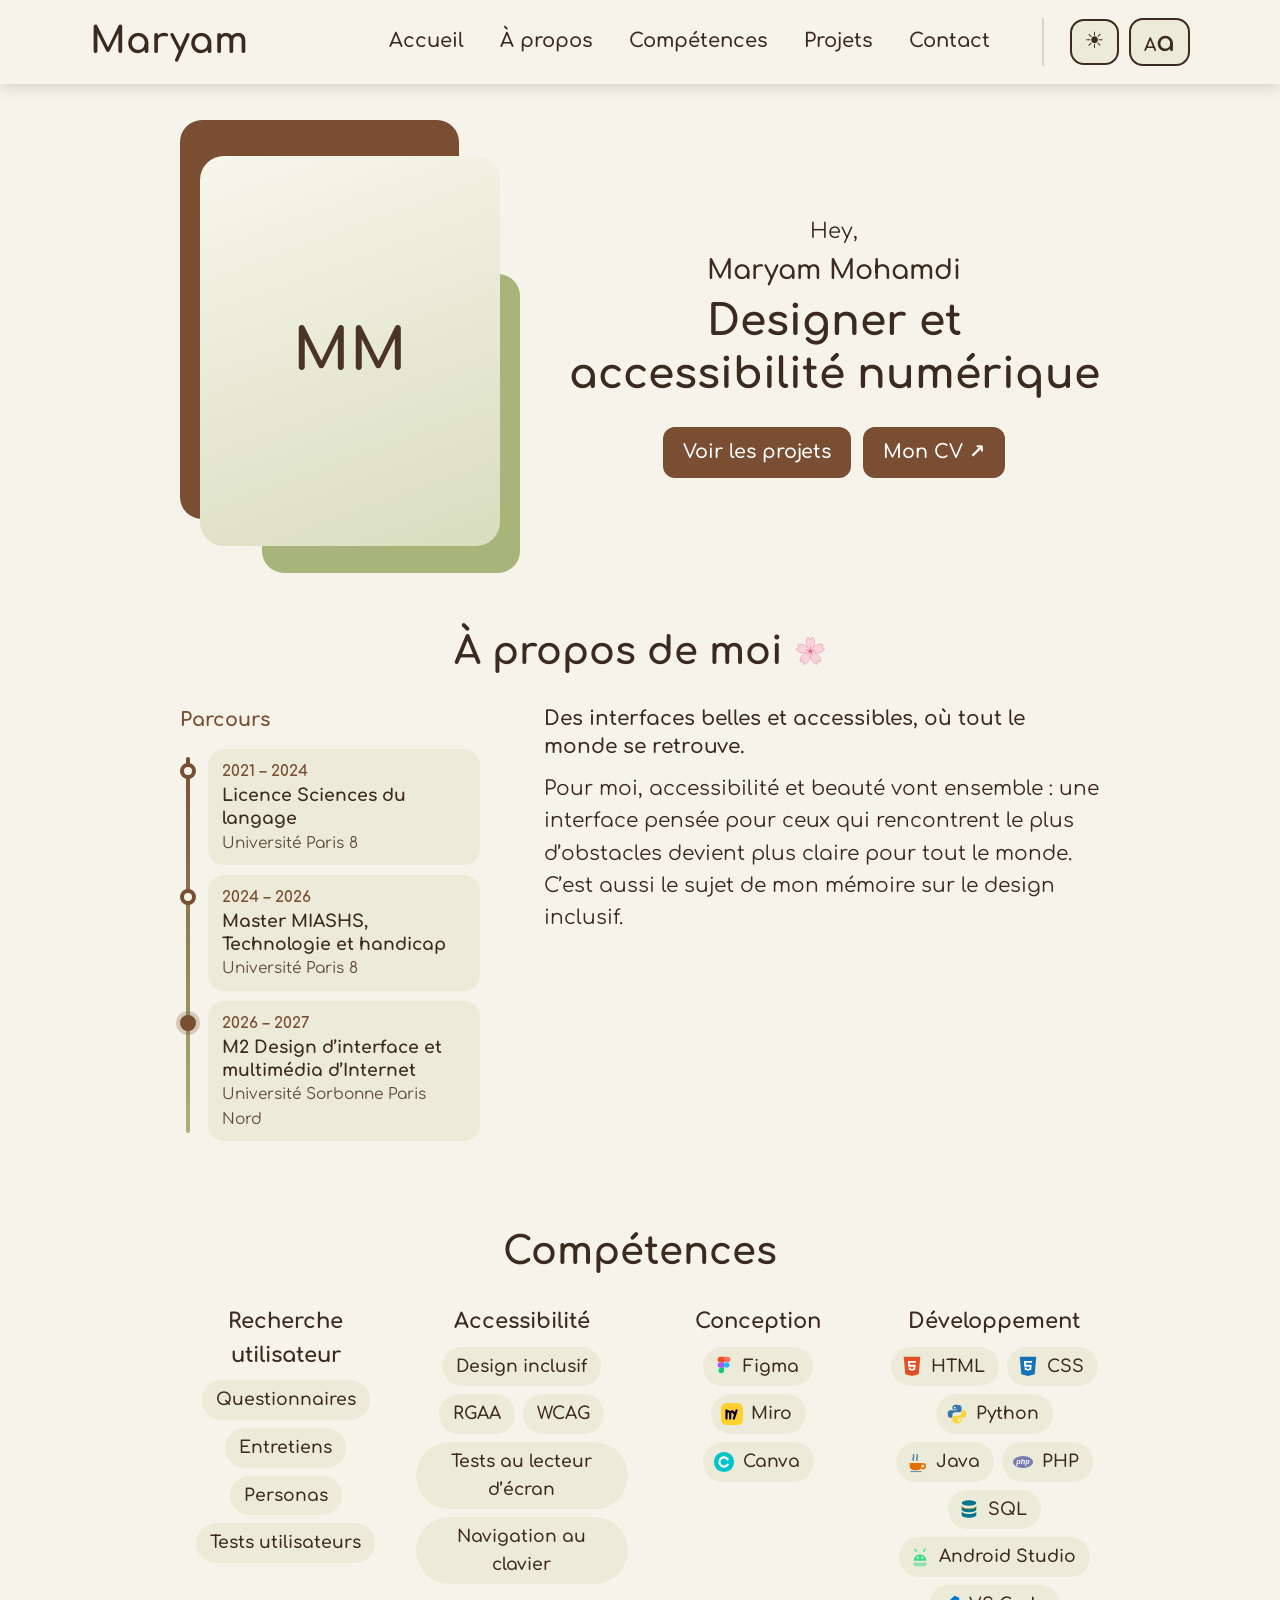
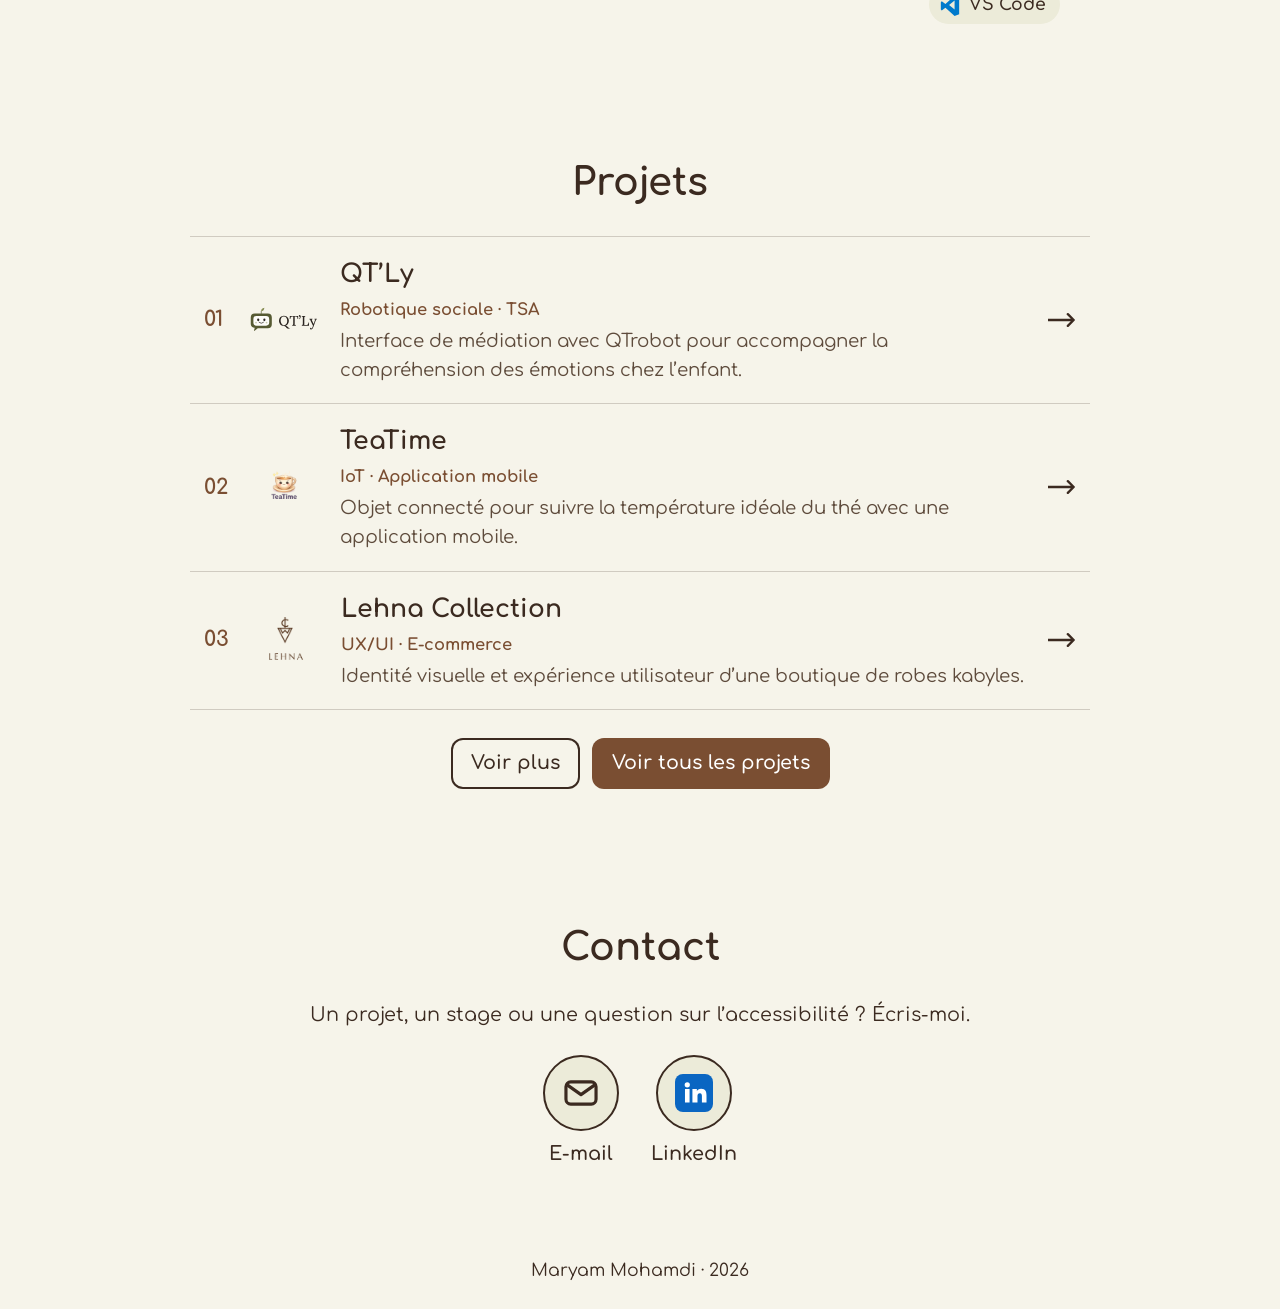
==== index.html @ c4455d64 "Add files via upload" ====
<!DOCTYPE html>
<html lang="fr">
<head>
<meta charset="utf-8">
<meta name="viewport" content="width=device-width, initial-scale=1, viewport-fit=cover">
<title>Maryam Mohamdi – Designer d'interface</title>
<meta name="description" content="Portfolio de Maryam Mohamdi : design d'interface, recherche utilisateur et accessibilité numérique.">
<link rel="preconnect" href="https://fonts.googleapis.com">
<link rel="preconnect" href="https://fonts.gstatic.com" crossorigin>
<link href="https://fonts.googleapis.com/css2?family=Comfortaa:wght@400;600;700&display=swap" rel="stylesheet">
<link rel="stylesheet" href="css/styles.css">
<script>
(function(){var r=document.documentElement;try{var t=localStorage.getItem('theme');if(t==='light'||t==='dark')r.setAttribute('data-theme',t);var z=parseInt(localStorage.getItem('textSize'),10);if(z>=80&&z<=200)r.style.fontSize=(z*1.2)+'%'}catch(e){}if(window.matchMedia&&!matchMedia('(prefers-reduced-motion: reduce)').matches&&'IntersectionObserver' in window)r.classList.add('anim');})();
</script>
<script src="autres/script.js" defer></script>
</head>
<body>
<a class="skip" href="#contenu">Aller au contenu</a>

<svg width="0" height="0" style="position:absolute" aria-hidden="true" focusable="false">
<symbol id="sak" viewBox="-30 -30 60 60"><g fill="#fbd3dc" stroke="#e48fa4" stroke-width="1" stroke-linejoin="round"><path id="pt" d="M0 0C-10-8-10-24-4-28L0-23L4-28C10-24 10-8 0 0z"/><use href="#pt" transform="rotate(72)"/><use href="#pt" transform="rotate(144)"/><use href="#pt" transform="rotate(216)"/><use href="#pt" transform="rotate(288)"/></g><g stroke="#c4607a" stroke-width="1" stroke-linecap="round"><path d="M0 0L0-9M0 0L8.500-2.800M0 0L5.300 7.300M0 0L-5.300 7.300M0 0L-8.500-2.800"/></g><circle r="3" fill="#d9627f"/></symbol>
<symbol id="i-figma" viewBox="0 0 24 24"><path fill="#F24E1E" d="M8 2h4v6H8a3 3 0 010-6z"/><path fill="#FF7262" d="M12 2h4a3 3 0 010 6h-4z"/><path fill="#A259FF" d="M8 8h4v6H8a3 3 0 010-6z"/><circle fill="#1ABCFE" cx="15" cy="11" r="3"/><path fill="#0ACF83" d="M8 14h4v3a3 3 0 11-3-3z"/></symbol>
<symbol id="i-miro" viewBox="0 0 24 24"><rect width="24" height="24" rx="6" fill="#FFD02F"/><path fill="none" stroke="#050038" stroke-width="2.4" stroke-linecap="round" d="M6 17V8m0 4c0-3 3-4 4-1m0 6v-6m0 1c0-3 3-4 4-1m0 6l3-9"/></symbol>
<symbol id="i-canva" viewBox="0 0 24 24"><circle cx="12" cy="12" r="11" fill="#00C4CC"/><path fill="none" stroke="#fff" stroke-width="2.4" stroke-linecap="round" d="M16 9a5 5 0 100 6"/></symbol>
<symbol id="i-html" viewBox="0 0 24 24"><path fill="#E34F26" d="M3 2l1.7 19L12 23l7.3-2L21 2z"/><path fill="#fff" d="M7.6 6.5h8.9l-.2 2H9.7l.2 2h6.1l-.5 5.600-3.500 1-3.500-1-.2-2.600h2l.1 1.300 1.600.4 1.600-.4.2-2H7.900z"/></symbol>
<symbol id="i-css" viewBox="0 0 24 24"><path fill="#1572B6" d="M3 2l1.7 19L12 23l7.3-2L21 2z"/><path fill="#fff" d="M7.600 6.500h8.900l-.2 2H9.700l.2 2h6.100l-.5 5.600-3.500 1-3.500-1-.2-2.600h2l.1 1.300 1.600.4 1.600-.4.2-2H7.900z"/></symbol>
<symbol id="i-python" viewBox="0 0 24 24"><path fill="#3776AB" d="M12 2C7 2 7 4 7 5v2h5v1H5a3 3 0 00-3 3v2c0 2 1 3 3 3h2v-3a3 3 0 013-3h5a2 2 0 002-2V5c0-2-2-3-5-3z"/><path fill="#FFD43B" d="M12 22c5 0 5-2 5-3v-2h-5v-1h7a3 3 0 003-3v-2c0-2-1-3-3-3h-2v3a3 3 0 01-3 3H9a2 2 0 00-2 2v3c0 2 2 3 5 3z"/><circle cx="9.500" cy="5" r="1" fill="#fff"/><circle cx="14.500" cy="19" r="1" fill="#fff"/></symbol>
<symbol id="i-java" viewBox="0 0 24 24"><path fill="#E76F00" d="M4 13h13v3a5 5 0 01-5 5H9a5 5 0 01-5-5z"/><path fill="none" stroke="#E76F00" stroke-width="1.800" d="M17 14h1.500a2.500 2.500 0 010 5H16"/><path fill="none" stroke="#5382A1" stroke-width="1.600" stroke-linecap="round" d="M8 10c-2-2 2-3 0-6m4 6c-2-2 2-3 0-6"/><path fill="#5382A1" d="M5 22h12v1H5z"/></symbol>
<symbol id="i-php" viewBox="0 0 24 24"><ellipse cx="12" cy="12" rx="11" ry="6.500" fill="#777BB4"/><text x="12" y="14.500" font-size="8" font-weight="700" font-style="italic" text-anchor="middle" fill="#fff" font-family="Arial,sans-serif">php</text></symbol>
<symbol id="i-sql" viewBox="0 0 24 24"><ellipse cx="12" cy="5.500" rx="8" ry="3" fill="#00758F"/><path fill="#00758F" d="M4 8.500c0 1.700 3.600 3 8 3s8-1.300 8-3v4c0 1.700-3.600 3-8 3s-8-1.300-8-3zM4 14.500c0 1.700 3.600 3 8 3s8-1.300 8-3v4c0 1.700-3.600 3-8 3s-8-1.300-8-3z"/><path fill="#F29111" d="M4 8.500c0 1.700 3.600 3 8 3s8-1.300 8-3v.800c0 1.700-3.600 3-8 3s-8-1.300-8-3z" opacity=".9"/></symbol>
<symbol id="i-android" viewBox="0 0 24 24"><path fill="#3DDC84" d="M5 16a7 7 0 0114 0z"/><path stroke="#3DDC84" stroke-width="1.500" stroke-linecap="round" d="M8 6L6.500 3.500M16 6l1.500-2.500"/><circle cx="9.500" cy="12.500" r="1" fill="#fff"/><circle cx="14.500" cy="12.500" r="1" fill="#fff"/><path fill="#3DDC84" d="M5 18h14v2a2 2 0 01-2 2H7a2 2 0 01-2-2z" opacity=".55"/></symbol>
<symbol id="i-mail" viewBox="0 0 24 24"><rect x="2.5" y="5" width="19" height="14" rx="3" fill="none" stroke="currentColor" stroke-width="2"/><path d="M3.500 7l8.500 6 8.500-6" fill="none" stroke="currentColor" stroke-width="2" stroke-linecap="round" stroke-linejoin="round"/></symbol>
<symbol id="i-linkedin" viewBox="0 0 24 24"><rect width="24" height="24" rx="5" fill="#0A66C2"/><path fill="#fff" d="M6.300 9.500h2.900V18H6.300zM7.750 5.200a1.650 1.650 0 110 3.300 1.650 1.650 0 010-3.300zM11 9.500h2.800v1.200c.4-.7 1.300-1.400 2.700-1.400 2.900 0 3.400 1.900 3.400 4.300V18H17v-3.800c0-.9 0-2.100-1.300-2.100s-1.500 1-1.500 2V18H11z"/></symbol>
<symbol id="i-vscode" viewBox="0 0 24 24"><path fill="#007ACC" fill-rule="evenodd" d="M22 4l-5-2-10 9-4-3-1 1v8l1 1 4-3 10 9 5-2zM17 7v10l-6-5z"/></symbol>
</svg>

<header>
  <a class="brand" href="#home">
    <span>Maryam</span><span class="sr-only"> Mohamdi, accueil</span>
  </a>

  <nav aria-label="Navigation principale">
    <button class="tool" id="burger" type="button" aria-label="Ouvrir le menu" aria-expanded="false" aria-controls="menu">
      <svg width="22" height="18" viewBox="0 0 22 18" aria-hidden="true" focusable="false"><path id="bpath" d="M2 3h18M2 9h18M2 15h18" fill="none" stroke="currentColor" stroke-width="2.4" stroke-linecap="round"/></svg>
    </button>
    <ul class="menu" id="menu" role="list">
      <li><a href="#home">Accueil</a></li>
      <li><a href="#approche">À propos</a></li>
      <li><a href="#competences">Compétences</a></li>
      <li><a href="#projets">Projets</a></li>
      <li><a href="#contact">Contact</a></li>
    </ul>
  </nav>

  <div class="tools">
    <button class="tool" id="theme" type="button" aria-label="Mode sombre" aria-pressed="false" title="Mode sombre"><span id="themeIcon" aria-hidden="true">☀</span></button>
    <div class="zoomwrap" id="zoomwrap">
      <button class="tool" id="zoom" type="button" aria-expanded="false" aria-controls="zpop" aria-label="Taille du texte" title="Taille du texte">
        <span aria-hidden="true"><span style="font-size:.8em">A</span><span style="font-size:1.25em">a</span></span>
      </button>
      <div class="pop" id="zpop" role="group" aria-labelledby="zpop-t" hidden>
        <p class="pop-t" id="zpop-t">Taille du texte</p>
        <output class="pop-v" id="zval">100 %</output>
        <div class="pop-row">
          <button type="button" id="zout">Réduire</button>
          <button type="button" id="zin">Agrandir</button>
        </div>
        <button type="button" class="reset" id="zreset">Réinitialiser</button>
      </div>
    </div>
  </div>
</header>

<main id="contenu">

<section id="home" class="hero" aria-labelledby="home-title">
  <div class="frame">
    <img class="photo" id="photo" src="images/photo-maryam.jpg" alt="Portrait de Maryam Mohamdi" width="600" height="800" decoding="async">
    <div class="photo" id="photoFallback" aria-hidden="true" hidden><div><b>MM</b></div></div>
  </div>
  <div class="hero-text">
    <p class="hello">Hey,</p>
    <h1 class="name" id="home-title">Maryam Mohamdi</h1>
    <p class="tagline">Designer et accessibilité numérique</p>
    <div class="cta">
      <a class="btn" href="#projets">Voir les projets</a>
      <a class="btn" href="autres/CV-mohamdi-maryam.pdf">Mon CV<span aria-hidden="true"> ↗</span></a>
    </div>
  </div>
</section>

<section id="approche" aria-labelledby="approche-title">
  <h2 id="approche-title">À propos de moi<svg class="sak-mini" viewBox="0 0 60 60" aria-hidden="true" focusable="false"><use href="#sak" width="60" height="60"/></svg></h2>
  <div class="about">
    <div class="txt">
      <p class="lead">Des interfaces belles et accessibles, où tout le monde se retrouve.</p>
      <p>Pour moi, accessibilité et beauté vont ensemble : une interface pensée pour ceux qui rencontrent le plus d’obstacles devient plus claire pour tout le monde. C’est aussi le sujet de mon mémoire sur le design inclusif.</p>
    </div>
    <div class="parcours">
      <h3 class="mini-title" id="parcours">Parcours</h3>
      <ol class="frise" role="list" aria-labelledby="parcours">
        <li><span class="dot" aria-hidden="true"></span><p class="date">2021 – 2024</p><p class="deg">Licence Sciences du langage</p><p class="school">Université Paris 8</p></li>
        <li><span class="dot" aria-hidden="true"></span><p class="date">2024 – 2026</p><p class="deg">Master MIASHS, Technologie et handicap</p><p class="school">Université Paris 8</p></li>
        <li aria-current="step"><span class="dot now" aria-hidden="true"></span><p class="date">2026 – 2027 <span class="sr-only">(en cours)</span></p><p class="deg">M2 Design d’interface et multimédia d’Internet</p><p class="school">Université Sorbonne Paris Nord</p></li>
      </ol>
    </div>
  </div>
</section>

<section id="competences" aria-labelledby="competences-title">
  <h2 id="competences-title">Compétences</h2>
  <div class="skills">
    <div><h3>Recherche utilisateur</h3><ul class="chips" role="list"><li>Questionnaires</li><li>Entretiens</li><li>Personas</li><li>Tests utilisateurs</li></ul></div>
    <div><h3>Accessibilité</h3><ul class="chips" role="list"><li>Design inclusif</li><li>RGAA</li><li>WCAG</li><li>Tests au lecteur d’écran</li><li>Navigation au clavier</li></ul></div>
    <div><h3>Conception</h3><ul class="chips logos" role="list">
      <li><svg aria-hidden="true" focusable="false"><use href="#i-figma"/></svg>Figma</li>
      <li><svg aria-hidden="true" focusable="false"><use href="#i-miro"/></svg>Miro</li>
      <li><svg aria-hidden="true" focusable="false"><use href="#i-canva"/></svg>Canva</li>
    </ul></div>
    <div><h3>Développement</h3><ul class="chips logos" role="list">
      <li><svg aria-hidden="true" focusable="false"><use href="#i-html"/></svg>HTML</li>
      <li><svg aria-hidden="true" focusable="false"><use href="#i-css"/></svg>CSS</li>
      <li><svg aria-hidden="true" focusable="false"><use href="#i-python"/></svg>Python</li>
      <li><svg aria-hidden="true" focusable="false"><use href="#i-java"/></svg>Java</li>
      <li><svg aria-hidden="true" focusable="false"><use href="#i-php"/></svg>PHP</li>
      <li><svg aria-hidden="true" focusable="false"><use href="#i-sql"/></svg>SQL</li>
      <li><svg aria-hidden="true" focusable="false"><use href="#i-android"/></svg>Android Studio</li>
      <li><svg aria-hidden="true" focusable="false"><use href="#i-vscode"/></svg>VS Code</li>
    </ul></div>
  </div>
</section>

<section id="projets" aria-labelledby="projets-title">
  <h2 id="projets-title">Projets</h2>
  <ol class="liste-projets" id="liste-projets" role="list">
    <li>
      <span class="lp-num" aria-hidden="true">01</span>
      <img class="lp-logo" src="images/projet-qtly.svg" alt="" width="72" height="72" loading="lazy">
      <div class="lp-txt">
        <h3><a href="projets/qtly.html">QT’Ly</a></h3>
        <p class="lp-tag">Robotique sociale · TSA</p>
        <p class="lp-desc">Interface de médiation avec QTrobot pour accompagner la compréhension des émotions chez l’enfant.</p>
      </div>
      <span class="lp-fleche"><svg viewBox="0 0 24 12" aria-hidden="true" focusable="false"><path d="M0 6 H22 M17 1 L22 6 L17 11" fill="none" stroke="currentColor" stroke-width="2" stroke-linecap="round" stroke-linejoin="round"/></svg></span>
    </li>
    <li>
      <span class="lp-num" aria-hidden="true">02</span>
      <img class="lp-logo" src="images/projet-teatime.jpg" alt="" width="72" height="72" loading="lazy">
      <div class="lp-txt">
        <h3><a href="projets/teatime.html">TeaTime</a></h3>
        <p class="lp-tag">IoT · Application mobile</p>
        <p class="lp-desc">Objet connecté pour suivre la température idéale du thé avec une application mobile.</p>
      </div>
      <span class="lp-fleche"><svg viewBox="0 0 24 12" aria-hidden="true" focusable="false"><path d="M0 6 H22 M17 1 L22 6 L17 11" fill="none" stroke="currentColor" stroke-width="2" stroke-linecap="round" stroke-linejoin="round"/></svg></span>
    </li>
    <li>
      <span class="lp-num" aria-hidden="true">03</span>
      <img class="lp-logo" src="images/lehna-logo.png" alt="" width="72" height="72" loading="lazy">
      <div class="lp-txt">
        <h3><a href="projets/lehna-collection.html">Lehna Collection</a></h3>
        <p class="lp-tag">UX/UI · E-commerce</p>
        <p class="lp-desc">Identité visuelle et expérience utilisateur d’une boutique de robes kabyles.</p>
      </div>
      <span class="lp-fleche"><svg viewBox="0 0 24 12" aria-hidden="true" focusable="false"><path d="M0 6 H22 M17 1 L22 6 L17 11" fill="none" stroke="currentColor" stroke-width="2" stroke-linecap="round" stroke-linejoin="round"/></svg></span>
    </li>
    <li class="lp-plus">
      <span class="lp-num" aria-hidden="true">04</span>
      <img class="lp-logo" src="images/tos-logo.PNG" alt="" width="72" height="72" loading="lazy">
      <div class="lp-txt">
        <h3><a href="projets/tous-o-sport.html">Tous’O Sport</a></h3>
        <p class="lp-tag">UX/UI · Ergonomie</p>
        <p class="lp-desc">Prototype accessible du site d’une association de sport adapté.</p>
      </div>
      <span class="lp-fleche"><svg viewBox="0 0 24 12" aria-hidden="true" focusable="false"><path d="M0 6 H22 M17 1 L22 6 L17 11" fill="none" stroke="currentColor" stroke-width="2" stroke-linecap="round" stroke-linejoin="round"/></svg></span>
    </li>
    <li class="lp-plus">
      <span class="lp-num" aria-hidden="true">05</span>
      <img class="lp-logo" src="images/lbc-logo.png" alt="" width="72" height="72" loading="lazy">
      <div class="lp-txt">
        <h3><a href="projets/leboncoin.html">Fonctionnalité Leboncoin</a></h3>
        <p class="lp-tag">UX recherche · Ergonomie</p>
        <p class="lp-desc">Une fonctionnalité pour organiser plus facilement les remises en main propre.</p>
      </div>
      <span class="lp-fleche"><svg viewBox="0 0 24 12" aria-hidden="true" focusable="false"><path d="M0 6 H22 M17 1 L22 6 L17 11" fill="none" stroke="currentColor" stroke-width="2" stroke-linecap="round" stroke-linejoin="round"/></svg></span>
    </li>
  </ol>
  <div class="lp-actions">
    <!-- Bouton affiché par le script : sans JavaScript, les 5 projets restent visibles -->
    <button type="button" class="btn btn--contour" id="lp-toggle" aria-expanded="false" aria-controls="liste-projets" hidden>Voir plus</button>
    <a class="btn" href="projets.html">Voir tous les projets</a>
  </div>
</section>

<section id="contact" aria-labelledby="contact-title">
  <h2 id="contact-title">Contact</h2>
  <p>Un projet, un stage ou une question sur l’accessibilité ? Écris-moi.</p>
  <ul class="contact-links" role="list">
    <li><a href="mailto:mohamdimaryam19@gmail.com" title="mohamdimaryam19@gmail.com">
      <span class="ic"><svg aria-hidden="true" focusable="false"><use href="#i-mail"/></svg></span>
      <span>E-mail</span>
    </a></li>
    <li><a href="https://www.linkedin.com/in/maryam-mohamdi">
      <span class="ic"><svg aria-hidden="true" focusable="false"><use href="#i-linkedin"/></svg></span>
      <span>LinkedIn</span>
    </a></li>
  </ul>
</section>

</main>

<footer>Maryam Mohamdi · 2026</footer>

<a class="totop" id="totop" href="#home" aria-label="Remonter en haut de la page" title="Remonter en haut">
  <svg viewBox="0 0 24 24" aria-hidden="true" focusable="false"><path d="M12 19V5M5 12l7-7 7 7" fill="none" stroke="currentColor" stroke-width="2.6" stroke-linecap="round" stroke-linejoin="round"/></svg>
</a>
</body>
</html>
---- css/styles.css ----
/* =========================================================
   Portfolio Maryam Mohamdi — feuille de styles
   Style « sakura » (Comfortaa, formes arrondies), palette crème, olive et marron.
   ========================================================= */

/* ---------- Thème ---------- */
:root{
  --bg:#F6F4EA;      /* crème légèrement olive */
  --nav:#E3E6CF;     /* olive pâle (en-tête) */
  --card:#ECEBD9;    /* cartes, chips */
  --ink:#3B2A20;     /* brun foncé : texte, 13:1 */
  --muted:#5E4B3C;   /* brun moyen : texte secondaire, 7:1 */
  --accent:#7A4E32;  /* marron : dates, intitulés (6,5:1 sur la crème) */
  --btn:#7A4E32;     /* boutons : 7,1:1 avec du blanc */
  --deep:#4A3426;    /* légende des projets */
  --olive:#A8B47A;   /* aplats décoratifs */
  --soft:#DDE3C3;    /* bandeau des logos projets */
  --focus:#3B2A20;
  --gutter:clamp(28px,7vw,96px);
  --space:clamp(40px,6vw,64px);
  color-scheme:light;
}
@media (prefers-color-scheme:dark){
  :root:not([data-theme="light"]){
    --bg:#1F1C16;--nav:#2B271F;--card:#2E2A21;--ink:#EFEBDD;--muted:#C2B9A5;
    --accent:#C9D69A;--btn:#8A6142;--deep:#3A2E22;--olive:#6F7A4A;--soft:#323725;
    --focus:#EFEBDD;color-scheme:dark;
  }
}
:root[data-theme="dark"]{
  --bg:#1F1C16;--nav:#2B271F;--card:#2E2A21;--ink:#EFEBDD;--muted:#C2B9A5;
  --accent:#C9D69A;--btn:#8A6142;--deep:#3A2E22;--olive:#6F7A4A;--soft:#323725;
  --focus:#EFEBDD;color-scheme:dark;
}

/* ---------- Base ---------- */
*,*::before,*::after{box-sizing:border-box}
/* Taille de base : 120 % de la taille réglée dans le navigateur. Le panneau « Aa » part de là. */
html{font-size:120%;scroll-behavior:smooth;scroll-padding-top:calc(env(safe-area-inset-top,0px) + 7.5rem)}
body{
  margin:0;background:var(--bg);color:var(--ink);
  font-family:Comfortaa,"Trebuchet MS",system-ui,sans-serif;line-height:1.6;
  padding-bottom:env(safe-area-inset-bottom,0px);transition:background .3s;
}
a{color:inherit}
:focus-visible{outline:3px solid var(--focus);outline-offset:3px}
h2{font-size:2rem;margin:0 0 22px;text-align:center}
h3{margin:0 0 6px}

.sr-only{
  position:absolute!important;width:1px;height:1px;padding:0;margin:-1px;
  overflow:hidden;clip:rect(0,0,0,0);white-space:nowrap;border:0;
}

/* Lien d'évitement */
.skip{
  position:absolute;left:16px;top:-200px;z-index:100;
  background:var(--btn);color:#fff;padding:10px 18px;border-radius:12px;
  font-weight:700;text-decoration:none;
}
.skip:focus{top:calc(10px + env(safe-area-inset-top,0px))}

/* ---------- En-tête ---------- */
header{
  position:sticky;top:0;z-index:10;width:100%;min-height:84px;background:var(--nav);
  padding:12px max(var(--gutter),calc((100% - 1280px)/2));
  padding-top:calc(12px + env(safe-area-inset-top,0px));
  display:flex;gap:clamp(16px,3vw,36px);align-items:center;flex-wrap:nowrap;box-shadow:0 4px 14px #0002;
}
.brand{
  flex:none;font-size:1.9rem;font-weight:700;line-height:1;letter-spacing:.01em;
  text-decoration:none;white-space:nowrap;
}
header nav{flex:1;min-width:0;display:flex;justify-content:flex-end}

button,.btn{font:inherit;cursor:pointer;border:0}
.tools{
  display:flex;gap:10px;align-items:center;flex:none;
  padding-left:clamp(16px,2vw,28px);border-left:2px solid #7A4E3233;
}
.tool{
  min-width:46px;min-height:46px;padding:0 13px;border-radius:14px;
  background:var(--card);color:var(--ink);font-weight:700;font-size:1.15rem;
  border:2px solid var(--ink);display:inline-flex;align-items:center;justify-content:center;gap:2px;
  transition:transform .15s,background .15s;
}
.tool:hover{background:var(--btn);color:#fff;transform:translateY(-2px)}
.tool:active{transform:none}

/* Menu : liens en ligne sur ordinateur, burger uniquement sur téléphone */
#burger{display:none}
.menu{list-style:none;margin:0;padding:0;display:flex;flex-wrap:wrap;justify-content:flex-end;gap:4px}
.menu a{display:block;padding:10px 16px;border-radius:999px;font-weight:600;font-size:1.02rem;text-decoration:none;white-space:nowrap}
.menu a:hover{background:var(--card);text-decoration:underline;text-underline-offset:5px}

/* Panneau taille du texte */
.zoomwrap{position:relative}
.pop{
  position:absolute;top:calc(100% + 12px);right:0;z-index:20;
  width:min(17rem,calc(100vw - 32px));
  background:var(--card);color:var(--ink);border:2px solid var(--ink);
  border-radius:18px;padding:16px;box-shadow:0 12px 26px #0003;text-align:center;
}
.pop[hidden]{display:none}
.pop-t{margin:0 0 4px;font-weight:700}
.pop-v{display:block;font-size:2rem;font-weight:700;color:var(--accent);margin-bottom:12px}
.pop-row{display:grid;grid-template-columns:1fr 1fr;gap:10px;margin-bottom:10px}
.pop button{min-height:44px;padding:10px 8px;border-radius:12px;background:var(--btn);color:#fff;font-weight:700;font-size:1rem}
.pop button.reset{width:100%;background:none;color:var(--ink);border:2px solid var(--ink)}
.pop button:hover:not([aria-disabled="true"]){filter:brightness(1.15)}
.pop button[aria-disabled="true"]{opacity:.45;cursor:not-allowed}

/* ---------- Boutons ---------- */
.btn{display:inline-block;background:var(--btn);color:#fff;padding:10px 20px;border-radius:12px;text-decoration:none;font-weight:600}
.btn:hover{filter:brightness(1.15)}

/* ---------- Sections ---------- */
section{max-width:1100px;margin:0 auto;padding:var(--space) var(--gutter)}
section > p{text-align:center;margin-top:0}

/* Accueil — dimensionné sur la hauteur d'écran pour que la section
   suivante dépasse en bas du premier écran */
.hero{
  display:grid;grid-template-columns:minmax(200px,340px) 1fr;gap:48px;align-items:center;
  padding-top:clamp(28px,4vh,48px);padding-bottom:20px;
}
.frame{
  position:relative;aspect-ratio:3/4;justify-self:center;
  width:min(100%,340px,calc((100vh - 370px)*.75));
  width:min(100%,340px,calc((100svh - 370px)*.75));
  min-width:180px;
}
.frame::before{content:"";position:absolute;inset:0 18% 12% 0;background:var(--btn);border-radius:22px}
.frame::after{content:"";position:absolute;inset:34% 0 0 24%;background:var(--olive);border-radius:22px}
.photo{
  position:absolute;inset:8% 6% 6% 6%;border-radius:24px;z-index:1;
  background:linear-gradient(160deg,#F7F6EC,#D9DDBF);display:grid;place-items:center;
  text-align:center;color:#4A3426;font-size:.9rem;padding:20px;
  width:88%;height:86%;
}
.photo[hidden]{display:none}
img.photo{display:block;padding:0;object-fit:cover;object-position:center 20%}
.photo b{display:block;font-size:3rem}
.hero-text{position:relative;text-align:center}
.hero .hello{font-size:1.1rem;margin:0}
.hero .name{font-size:1.4rem;font-weight:600;margin:0}
.hero .tagline{font-size:2.2rem;line-height:1.25;font-weight:700;margin:.1em 0 .6em}
.cta{display:flex;gap:12px;justify-content:center;flex-wrap:wrap}

/* À propos : texte à droite, frise des études compacte à gauche */
#approche{padding-top:28px}
.sak-mini{display:inline-block;width:.8em;height:.8em;margin-left:.3em;vertical-align:-.05em}
.about{display:grid;grid-template-columns:minmax(220px,300px) 1fr;gap:clamp(32px,5vw,64px);align-items:start}
.about .parcours{grid-column:1;grid-row:1}
.about .txt{grid-column:2;grid-row:1}
.lead{font-size:1.35rem;font-weight:600;line-height:1.4;max-width:34ch;margin:0 0 14px}
.txt p{max-width:62ch;font-size:1.05rem;margin:0 0 12px}
.txt p:last-child{margin-bottom:0}
.mini-title{margin:0 0 14px;font-size:1rem;color:var(--accent)}
.frise{list-style:none;margin:0;padding:0 0 0 28px;position:relative}
.frise::before{content:"";position:absolute;left:6px;top:8px;bottom:8px;width:4px;border-radius:2px;background:linear-gradient(var(--btn),var(--olive))}
.frise li{position:relative;background:var(--card);border-radius:16px;padding:10px 14px;margin-bottom:10px}
.frise li:last-child{margin-bottom:0}
.frise .dot{position:absolute;left:-28px;top:14px;width:16px;height:16px;border-radius:50%;background:var(--bg);border:4px solid var(--btn)}
.frise .dot.now{background:var(--btn);box-shadow:0 0 0 4px #7A4E3244}
.frise p{margin:0}
.frise .date{font-size:.8rem;font-weight:700;color:var(--accent)}
.frise .deg{font-size:.9rem;font-weight:700;line-height:1.35}
.frise .school{font-size:.8rem;color:var(--muted)}

/* Compétences */
#competences{padding-top:16px}
.skills{display:grid;grid-template-columns:repeat(auto-fit,minmax(190px,1fr));gap:24px}
.skills > div{text-align:center}
.skills h3{margin:0 0 6px;font-size:1.1rem}
.chips{display:flex;flex-wrap:wrap;justify-content:center;gap:8px;padding:0;list-style:none;margin:8px 0 0}
.chips li{background:var(--card);padding:6px 14px;border-radius:999px;font-weight:600;font-size:.9rem}
.chips.logos li{display:flex;align-items:center;gap:8px;padding:6px 14px 6px 10px}
.chips.logos svg{width:22px;height:22px;flex:none}

/* Projets — carrousel */
.carousel{display:flex;align-items:center;gap:16px;justify-content:center}
.arrow{width:52px;height:52px;border-radius:50%;background:none;border:3px solid var(--ink);color:var(--ink);font-size:1.4rem;flex:none}
.arrow:hover{background:var(--card)}
/* Logo en haut, légende en dessous : rien n'est masqué quand le texte est agrandi. */
.slide{flex:1;max-width:720px;border-radius:30px;overflow:hidden;background:var(--deep);box-shadow:0 10px 24px #0002}
.shot{position:relative;aspect-ratio:16/7;display:grid;place-items:center;background:var(--soft)}
.shot img{
  position:absolute;inset:0;margin:auto;width:auto;height:auto;
  max-width:calc(100% - 48px);max-height:calc(100% - 36px);object-fit:contain;
  background:#fff;border-radius:18px;padding:12px;box-shadow:0 6px 18px #0002;
}
/* Photo (TeaTime) : remplit tout le bandeau */
/* Plus de recadrage : toutes les images du carrousel sont affichées en entier */
.shot.cover img{width:auto;height:auto;max-width:calc(100% - 48px);max-height:calc(100% - 36px);object-fit:contain;padding:12px;border-radius:18px;background:#fff;box-shadow:0 6px 18px #0002}
.shot span{font-size:4.5rem;font-weight:700;color:var(--btn)}
.cap{background:var(--deep);color:#fff;padding:16px 22px 20px;text-align:center}
.cap small{opacity:.9}
.cap p{margin:4px 0 8px;font-size:.95rem}
.cap a{color:#fff;font-weight:700}
.cap a:focus-visible{outline-color:#fff}
.pager{display:flex;gap:4px;justify-content:center;flex-wrap:wrap;margin:10px auto 14px}
.pager button{width:44px;height:44px;padding:0;border-radius:50%;background:none;display:grid;place-items:center}
.pager button::before{content:"";width:16px;height:16px;border-radius:50%;border:2px solid var(--ink)}
.pager button[aria-current="true"]::before{width:20px;height:20px;background:var(--btn);border-color:var(--btn)}

/* Contact */
.contact-links{list-style:none;margin:24px 0 0;padding:0;display:flex;justify-content:center;gap:32px;flex-wrap:wrap}
.contact-links a{display:flex;flex-direction:column;align-items:center;gap:8px;text-decoration:none;font-weight:600}
.contact-links .ic{
  width:76px;height:76px;border-radius:50%;display:grid;place-items:center;
  background:var(--card);border:2px solid var(--ink);color:var(--ink);
  transition:transform .15s,background .15s;
}
.contact-links svg{width:38px;height:38px}
.contact-links a:hover .ic{background:var(--btn);color:#fff;transform:translateY(-3px)}
.contact-links a:hover span:last-child{text-decoration:underline}

footer{text-align:center;padding:24px var(--gutter);font-size:.9rem}

/* Bouton « remonter en haut » */
.totop{
  position:fixed;z-index:9;
  right:calc(16px + env(safe-area-inset-right,0px));
  bottom:calc(16px + env(safe-area-inset-bottom,0px));
  width:52px;height:52px;border-radius:50%;display:grid;place-items:center;
  background:var(--btn);color:#fff;box-shadow:0 6px 16px #0003;
  opacity:0;visibility:hidden;transform:translateY(10px);
  transition:opacity .2s,transform .2s,visibility .2s;
}
.totop.show{opacity:1;visibility:visible;transform:none}
.totop:hover{filter:brightness(1.15)}
.totop svg{width:24px;height:24px}

/* ---------- Responsive ---------- */
@media (max-width:1060px){
  header{gap:10px;min-height:76px}
  .brand{font-size:1.5rem;margin-right:auto}
  header nav{flex:none}
  .tools{padding-left:0;border-left:0}
  #burger{display:inline-flex}
  /* Menu ouvert : carte arrondie sous le burger, page assombrie derrière */
  .menu{
    display:none;position:absolute;top:calc(100% + 10px);right:var(--gutter);left:auto;
    width:min(340px,calc(100% - 2 * var(--gutter)));
    flex-direction:column;flex-wrap:nowrap;gap:6px;
    background:var(--card);border:2px solid var(--ink);border-radius:24px;padding:12px;
    box-shadow:0 18px 40px #0003;
  }
  .menu.open{display:flex}
  .menu a{
    display:flex;align-items:center;justify-content:space-between;gap:12px;
    padding:14px 18px;border-radius:16px;font-size:1.15rem;font-weight:700;white-space:normal;
  }
  /* chevron dessiné en CSS (pas de texte, donc rien n'est lu par les lecteurs d'écran) */
  .menu a::after{content:"";flex:none;width:9px;height:9px;border-top:2.5px solid currentColor;border-right:2.5px solid currentColor;transform:rotate(45deg);opacity:.6}
  .menu a:hover,.menu a:focus-visible{background:var(--nav);text-decoration:none}
  .menu a:hover::after{opacity:1}
  body.menu-open::before{content:"";position:fixed;inset:0;z-index:9;background:#1f1c1655}
}
@media (max-width:760px){
  .hero{grid-template-columns:1fr;gap:16px;padding-top:24px}
  .frame{
    min-width:0;
    width:clamp(130px,calc((100vh - 540px)*.75),220px);
    width:clamp(130px,calc((100svh - 540px)*.75),220px);
  }
  .hero .tagline{font-size:1.6rem}
  .about{grid-template-columns:1fr}
  .about .parcours,.about .txt{grid-column:1;grid-row:auto}
  .carousel{gap:8px}
  .arrow{width:44px;height:44px}
  .shot{aspect-ratio:16/9}
  .shot span{font-size:3rem}
  .cap{padding:14px 16px 18px}
  /* Le panneau se cale sur l'en-tête pour ne pas déborder de l'écran */
  .zoomwrap{position:static}
  .pop{left:var(--gutter);right:var(--gutter);width:auto;top:calc(100% + 8px)}
}
@media (max-width:420px){
  header{padding-left:16px;padding-right:16px;gap:8px}
  .menu{right:16px;width:calc(100% - 32px)}
  .brand{font-size:1.3rem}
  .tools{gap:8px}
  .tool{min-width:44px;min-height:44px;padding:0 10px}
}

/* ---------- Mouvement réduit ---------- */
@media (prefers-reduced-motion:reduce){
  html{scroll-behavior:auto}
  .tool,.tool:hover,.contact-links .ic,.contact-links a:hover .ic,.totop{transition:none;transform:none}
}

/* ---------- Animations (actives seulement avec html.anim, posée par JS
   quand le mouvement n'est pas réduit) ---------- */
html.anim .reveal{
  opacity:0;transform:translateY(20px);
  transition:opacity .6s ease,transform .7s cubic-bezier(.2,.7,.2,1);
  transition-delay:var(--d,0ms);
}
html.anim .reveal.in{opacity:1;transform:none}
/* La ligne de la frise se dessine de haut en bas */
html.anim .frise::before{transform:scaleY(0);transform-origin:top;transition:transform 1.1s cubic-bezier(.2,.7,.2,1) .15s}
html.anim .frise.in::before{transform:scaleY(1)}
/* Pétales d'accueil */
.petals{position:fixed;inset:0;z-index:5;pointer-events:none;overflow:hidden}
.petals svg{position:absolute;top:0}
/* Inclinaison de la photo */
html.anim .hero .frame{transition:opacity .6s ease,transform .3s ease-out;will-change:transform}
/* Micro-interactions */
html.anim .frise li{transition:transform .2s ease}
html.anim .frise li:hover{transform:translateX(4px)}
html.anim .btn{transition:transform .15s ease,filter .15s}
html.anim .btn:hover{transform:translateY(-2px)}
html.anim .pop:not([hidden]){animation:popIn .18s ease-out}
@keyframes popIn{from{opacity:0;transform:translateY(-6px) scale(.97)}to{opacity:1;transform:none}}
html.anim .sak-mini{transition:transform .6s ease}
html.anim h2:hover .sak-mini{transform:rotate(72deg)}
html.anim .menu.open{animation:menuIn .22s cubic-bezier(.2,.7,.2,1)}
html.anim .menu.open li{animation:linkIn .32s cubic-bezier(.2,.7,.2,1) both}
html.anim .menu.open li:nth-child(2){animation-delay:40ms}
html.anim .menu.open li:nth-child(3){animation-delay:80ms}
html.anim .menu.open li:nth-child(4){animation-delay:120ms}
html.anim .menu.open li:nth-child(5){animation-delay:160ms}
@keyframes menuIn{from{opacity:0;transform:translateY(-8px) scale(.97);transform-origin:top right}to{opacity:1;transform:none}}
@keyframes linkIn{from{opacity:0;transform:translateX(12px)}to{opacity:1;transform:none}}
#burger[aria-expanded="true"]{background:var(--btn);border-color:var(--btn);color:#fff}

/* =========================================================
   Pages projet (projets/*.html)
   ========================================================= */
.projet section{padding-top:clamp(28px,4vw,44px);padding-bottom:clamp(28px,4vw,44px)}
.projet h2{text-align:left;font-size:1.8rem;line-height:1.25}
.projet abbr[title]{text-decoration:underline dotted;text-underline-offset:3px;cursor:help}
.lecture{max-width:760px}
.lecture p{max-width:68ch}
.surtitre{margin:0 0 6px;font-size:.9rem;font-weight:700;color:var(--accent);letter-spacing:.03em}

/* Fil d'Ariane */
.ariane ol{list-style:none;margin:0 0 18px;padding:0;display:flex;flex-wrap:wrap;gap:4px;font-size:.9rem}
.ariane li+li::before{content:"/";margin:0 6px 0 2px;color:var(--muted)}
.ariane a{color:var(--muted)}
.ariane a[aria-current="page"]{color:var(--ink);font-weight:700;text-decoration:none}

/* En-tête du projet */
.projet-hero{display:grid;grid-template-columns:1fr minmax(260px,1fr);gap:clamp(28px,5vw,56px);align-items:center}
.projet h1{font-size:2.6rem;line-height:1.15;margin:0 0 14px}
.chapeau{font-size:1.2rem;line-height:1.5;margin:0;max-width:40ch}
.projet-hero__visuel{position:relative;padding:0 16px 16px 0}
.projet-hero__visuel::before{content:"";position:absolute;inset:16px 0 0 16px;background:var(--olive);border-radius:24px}
.projet-hero__visuel img{position:relative;display:block;width:100%;height:auto;border-radius:22px;background:var(--card);box-shadow:0 10px 24px #0002}

/* En bref */
.fiche{margin:0;display:grid;grid-template-columns:minmax(180px,1fr) 3fr;gap:16px}
.fiche > div{background:var(--card);border-radius:20px;padding:16px 20px}
.fiche dt{font-size:.85rem;font-weight:700;color:var(--accent);margin-bottom:6px}
.fiche dd{margin:0;font-weight:600}
.fiche .chips{justify-content:flex-start;margin:0}
.fiche .chips li{background:var(--bg)}

/* Démarche */
.etapes{list-style:none;margin:20px 0 0;padding:0;display:grid;grid-template-columns:repeat(auto-fit,minmax(230px,1fr));gap:16px}
.etapes li{background:var(--card);border-radius:20px;padding:18px 20px}
.etapes__num{display:block;font-size:1.6rem;font-weight:700;color:var(--accent);line-height:1;margin-bottom:8px}
.etapes h3{font-size:1.1rem}
.etapes p{margin:0;font-size:.95rem}

/* Personas */
.personas{list-style:none;margin:20px 0 0;padding:0;display:grid;grid-template-columns:repeat(auto-fit,minmax(280px,1fr));gap:18px}
.persona{background:var(--card);border-radius:24px;padding:22px 24px;border-top:8px solid var(--olive)}
.persona h3{font-size:1.3rem}
.persona p{margin:0 0 12px}
.persona__titre{font-weight:700;color:var(--accent);margin-bottom:6px!important}
.puces{margin:0;padding-left:1.2em}
.puces li{margin-bottom:4px}
.puces li::marker{color:var(--accent)}

/* Écrans du prototype */
.ecrans{list-style:none;margin:24px 0 28px;padding:0;display:grid;grid-template-columns:repeat(auto-fit,minmax(240px,1fr));gap:18px;counter-reset:none}
.ecrans figure{margin:0}
.ecrans img{display:block;width:100%;height:auto;border-radius:18px;background:var(--card);box-shadow:0 8px 20px #0002}
.ecrans figcaption{display:flex;align-items:center;gap:10px;margin-top:10px;font-weight:700}
.ecrans__num{display:grid;place-items:center;width:34px;height:34px;border-radius:50%;background:var(--btn);color:#fff;font-size:.8rem}

/* Tableau comparatif */
.tableau{max-width:860px;overflow-x:auto;border-radius:20px;background:var(--card)}
.tableau table{width:100%;border-collapse:collapse;min-width:520px}
.tableau caption{text-align:left;font-weight:700;padding:16px 20px 8px}
.tableau th,.tableau td{text-align:left;padding:12px 20px;vertical-align:top}
.tableau thead th{color:var(--accent);font-size:.9rem;border-bottom:2px solid var(--ink)}
.tableau tbody tr+tr th,.tableau tbody tr+tr td{border-top:1px solid #7A4E3233}
.tableau tbody th{font-weight:700}

/* Navigation entre projets */
.projets-nav{max-width:1100px;margin:0 auto;padding:clamp(28px,4vw,44px) var(--gutter) var(--space);display:grid;grid-template-columns:1fr 1fr;gap:14px;align-items:center}
.projets-nav > a:nth-child(2){justify-self:end}
.projets-nav > a:first-child{justify-self:start}
.projets-nav__txt{display:flex;flex-direction:column;line-height:1.3}
.projets-nav__txt--droite{text-align:right}
.projets-nav__lbl{font-size:.8rem;font-weight:600;opacity:.9}
.projets-nav__tous{grid-column:1 / -1;justify-self:center}
.btn--contour{background:transparent;color:var(--ink);box-shadow:inset 0 0 0 2px var(--ink)}
.btn--contour:hover{background:var(--card);filter:none}
.projets-nav .btn{display:inline-flex;align-items:center;gap:10px}
.fleche{width:22px;height:12px;flex:none}
.fleche--retour{transform:rotate(180deg)}
.projets-nav__nom{font-weight:700}

@media (max-width:760px){
  .projet-hero{grid-template-columns:1fr}
  .projet h1{font-size:2rem}
  .fiche{grid-template-columns:1fr}
  .projets-nav{grid-template-columns:1fr}
  .projets-nav > a,.projets-nav > a:first-child,.projets-nav > a:nth-child(2){justify-self:stretch;justify-content:space-between}
  .projets-nav__tous{justify-content:center!important}
  .projets-nav > a:first-child{justify-content:flex-start}
}

/* Page projet courte */
.projet-hero .chips{justify-content:flex-start;margin-top:18px}
.chips.gauche{justify-content:flex-start}
.parcours-mini{list-style:none;margin:18px 0 0;padding:0;display:flex;flex-wrap:wrap;align-items:center;gap:8px 0;counter-reset:etape}
.parcours-mini li{counter-increment:etape;display:flex;align-items:center;font-weight:700;font-size:.9rem}
.parcours-mini li::before{content:counter(etape);display:grid;place-items:center;width:28px;height:28px;margin-right:8px;border-radius:50%;background:var(--btn);color:#fff;font-size:.75rem}
.parcours-mini li:not(:last-child)::after{content:"";width:22px;height:2px;margin:0 10px;background:var(--olive)}
.persona__besoin{font-weight:700;color:var(--accent)}
.projet .persona p:last-child{margin-bottom:0}
.projet .mini-title{margin-top:4px}

/* Gabarit commun des pages projet */
.projet-hero__visuel--logo img{aspect-ratio:16/10;object-fit:contain;background:#fff;padding:28px}
.points{list-style:none;margin:20px 0 0;padding:0;display:grid;grid-template-columns:repeat(auto-fit,minmax(220px,1fr));gap:16px}
.points li{background:var(--card);border-radius:20px;padding:18px 20px}
.points h3{font-size:1.1rem;margin-bottom:4px}
.points p{margin:0;font-size:.95rem}
.points li.fort{background:var(--btn);color:#fff}
.projet .personas{grid-template-columns:repeat(auto-fit,minmax(280px,1fr))}
.projet .persona:only-child{max-width:560px}

/* Page « Projets » : grille de cartes, toute la carte est cliquable */
.cartes-projets{list-style:none;margin:28px 0 0;padding:0;display:grid;grid-template-columns:repeat(auto-fit,minmax(280px,1fr));gap:22px}
.carte-projet{position:relative;display:flex;flex-direction:column;background:var(--card);border-radius:24px;overflow:hidden;box-shadow:0 8px 20px #0001;transition:transform .2s,box-shadow .2s}
.carte-projet:hover{transform:translateY(-4px);box-shadow:0 14px 28px #0002}
/* Image positionnée en absolu : elle ne peut jamais dépasser du bandeau,
   quelle que soit sa taille d'origine (les max-height en % ne marchent pas ici). */
.carte-projet__visuel{position:relative;aspect-ratio:16/9;background:var(--soft);overflow:hidden}
.carte-projet__visuel img{
  position:absolute;inset:0;margin:auto;width:auto;height:auto;
  max-width:calc(100% - 64px);max-height:calc(100% - 40px);object-fit:contain;
  background:#fff;border-radius:16px;padding:10px;
}
.carte-projet__visuel--photo img{width:100%;height:100%;max-width:none;max-height:none;object-fit:cover;border-radius:0;padding:0;background:none}
.carte-projet__texte{padding:16px 20px 20px}
.carte-projet h2{font-size:1.3rem;margin:2px 0 6px;text-align:left}
.carte-projet h2 a{text-decoration:none}
.carte-projet h2 a::after{content:"";position:absolute;inset:0;border-radius:24px} /* lien étendu à toute la carte */
.carte-projet h2 a:focus-visible{outline:none}
.carte-projet:focus-within{outline:3px solid var(--focus);outline-offset:3px}
.carte-projet:hover h2 a{text-decoration:underline}
.carte-projet p:last-child{margin:0;font-size:.95rem}
@media (prefers-reduced-motion:reduce){.carte-projet,.carte-projet:hover{transition:none;transform:none}}
.projet section > p{text-align:left}

/* ---------- Pages projet : version épurée (sans cartes ni ombres) ---------- */
/* Visuel d'en-tête : plus de bloc décalé ni d'ombre */
.projet-hero__visuel{padding:0}
.projet-hero__visuel::before{display:none}
.projet-hero__visuel img{box-shadow:none;border-radius:14px}
/* Logo : affiché simplement, à taille raisonnable */
.projet-hero__visuel--logo{display:flex;justify-content:center}
.projet-hero__visuel--logo img{aspect-ratio:auto;width:auto;height:auto;max-width:220px;max-height:220px;padding:0;background:none;border-radius:12px}
/* Pour qui ? / Le résultat : simples colonnes séparées par un filet */
.projet .personas,.points{gap:12px 40px}
.projet .persona,.points li{background:none;border-radius:0;border-top:1.5px solid var(--ink);padding:14px 0 0}
.projet .persona h3{font-size:1.2rem}
.persona__besoin{color:var(--ink);font-weight:400}
.persona__besoin .lbl{font-weight:700;color:var(--accent)}
.points li.fort{background:none;color:inherit}
.points li.fort h3{color:var(--accent)}

/* Logos sans cadre blanc (carrousel de l'accueil et page Projets) */
.shot img,.shot.cover img,.carte-projet__visuel img{background:none;padding:0;box-shadow:none;border-radius:0}

/* En-tête de la même couleur que la page (l'ombre légère le sépare du contenu au défilement) */
header{background:var(--bg)}

/* Photo de l'accueil un peu plus grande sur téléphone */
@media (max-width:760px){
  .frame{
    width:clamp(190px,calc((100vh - 470px)*.8),280px);
    width:clamp(190px,calc((100svh - 470px)*.8),280px);
  }
}

/* Image d'en-tête des pages projet : même taille pour tous les projets,
   quelle que soit la forme de l'image (logo carré, bannière large, capture…) */
.projet-hero__visuel,.projet-hero__visuel--logo{display:flex;justify-content:center;align-items:center}
.projet-hero__visuel img,.projet-hero__visuel--logo img{
  width:100%;height:auto;max-width:480px;max-height:300px;
  aspect-ratio:auto;object-fit:contain;padding:0;background:none;border-radius:14px;
}
@media (max-width:760px){
  .projet-hero__visuel img,.projet-hero__visuel--logo img{max-height:240px}
}
.projet-hero{grid-template-columns:1fr 1.2fr}
.projet-hero__visuel img,.projet-hero__visuel--logo img{max-width:560px;max-height:320px}
@media (max-width:760px){.projet-hero{grid-template-columns:1fr}}
@media (max-width:760px){.projet-hero__visuel img,.projet-hero__visuel--logo img{max-height:240px}}

/* ---------- Accueil : liste des projets (remplace le carrousel) ---------- */
.liste-projets{list-style:none;margin:8px auto 28px;padding:0;max-width:900px;counter-reset:none}
.liste-projets li{
  position:relative;display:grid;grid-template-columns:auto 72px 1fr auto;gap:20px;align-items:center;
  padding:18px 14px;border-top:1.5px solid #3B2A2033;transition:background .2s;border-radius:0;
}
.liste-projets li:last-child{border-bottom:1.5px solid #3B2A2033}
.lp-num{font-size:1.1rem;font-weight:700;color:var(--accent);min-width:2ch}
.lp-logo{width:72px;height:72px;object-fit:contain;border-radius:12px}
.lp-txt h3{margin:0;font-size:1.3rem}
.lp-txt h3 a{text-decoration:none}
.lp-txt h3 a::after{content:"";position:absolute;inset:0} /* toute la ligne est cliquable */
.lp-txt h3 a:focus-visible{outline:none}
.liste-projets li:focus-within{outline:3px solid var(--focus);outline-offset:2px}
.lp-tag{margin:2px 0 4px;font-size:.85rem;font-weight:700;color:var(--accent)}
.lp-desc{margin:0;font-size:.95rem;color:var(--muted)}
.lp-fleche svg{display:block;width:28px;height:14px;color:var(--ink);transition:transform .2s}
.liste-projets li:hover{background:var(--card)}
.liste-projets li:hover h3 a{text-decoration:underline}
.liste-projets li:hover .lp-fleche svg{transform:translateX(5px)}
#projets > p:last-child{text-align:center}
@media (max-width:760px){
  .liste-projets li{grid-template-columns:56px 1fr;gap:14px;padding:16px 4px}
  .lp-num,.lp-fleche{display:none}
  .lp-logo{width:56px;height:56px}
  .lp-desc{display:none}
}
@media (prefers-reduced-motion:reduce){.liste-projets li,.lp-fleche svg{transition:none}.liste-projets li:hover .lp-fleche svg{transform:none}}

/* Accueil : « Voir plus » */
.liste-projets li[hidden]{display:none}
.liste-projets{border-bottom:1.5px solid #3B2A2033}
.liste-projets li:last-child{border-bottom:0}
.lp-actions{display:flex;gap:12px;justify-content:center;flex-wrap:wrap}
html.anim .liste-projets li.lp-plus:not([hidden]){animation:lpIn .35s cubic-bezier(.2,.7,.2,1) both}
html.anim .liste-projets li.lp-plus:not([hidden]) + li{animation-delay:60ms}
@keyframes lpIn{from{opacity:0;transform:translateY(8px)}to{opacity:1;transform:none}}
.btn[hidden]{display:none}
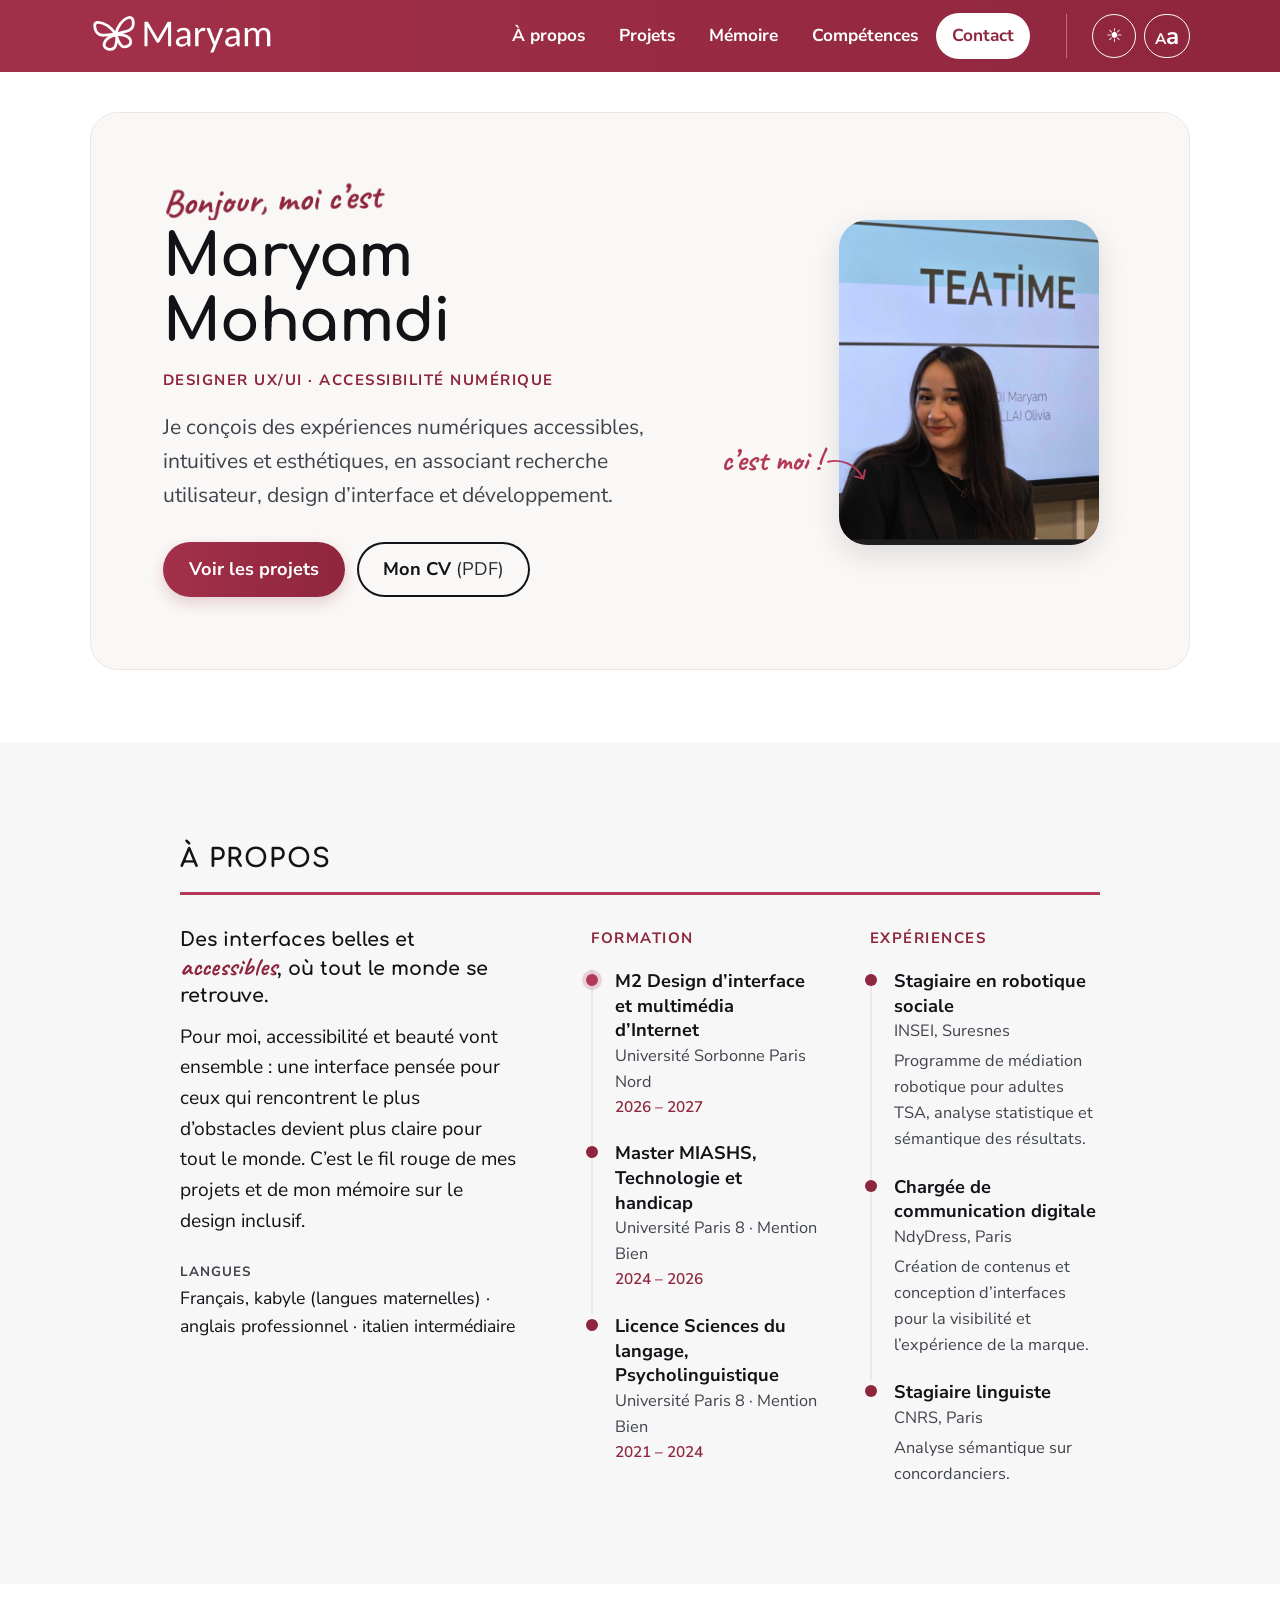
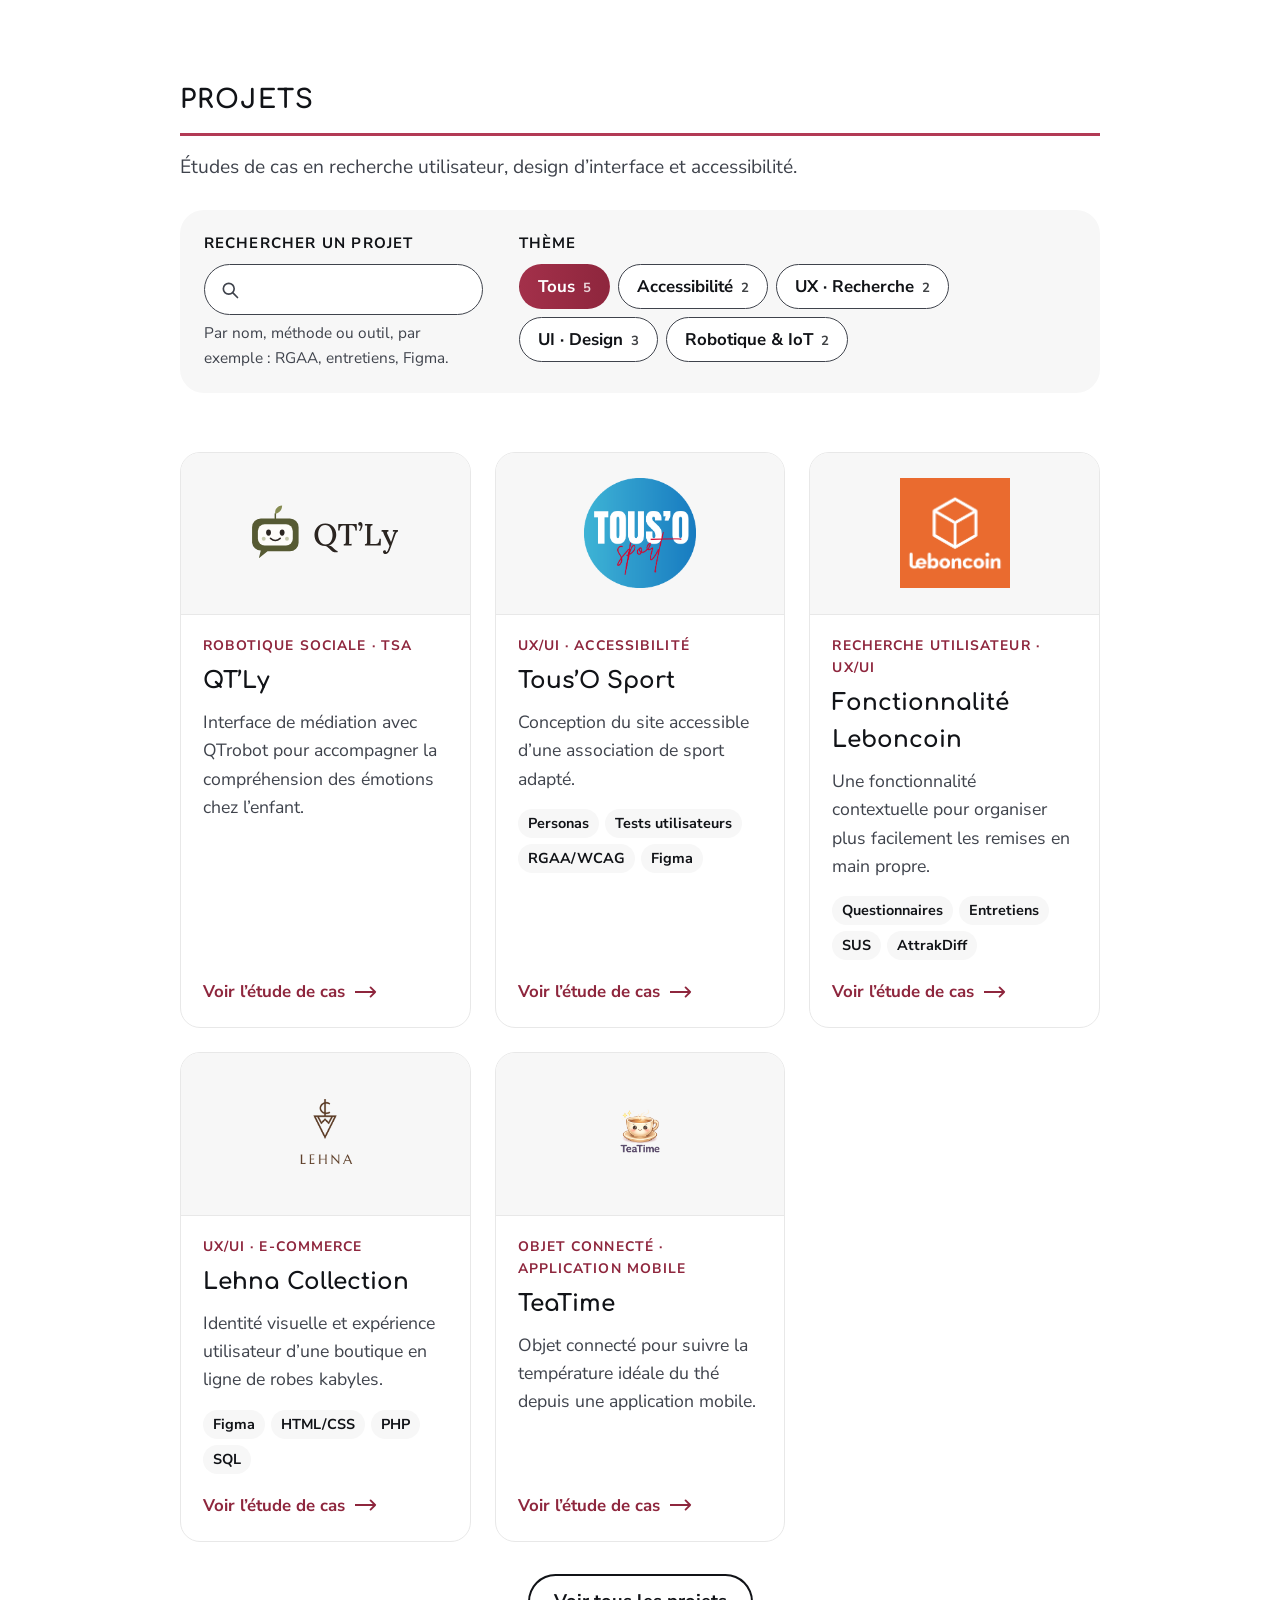
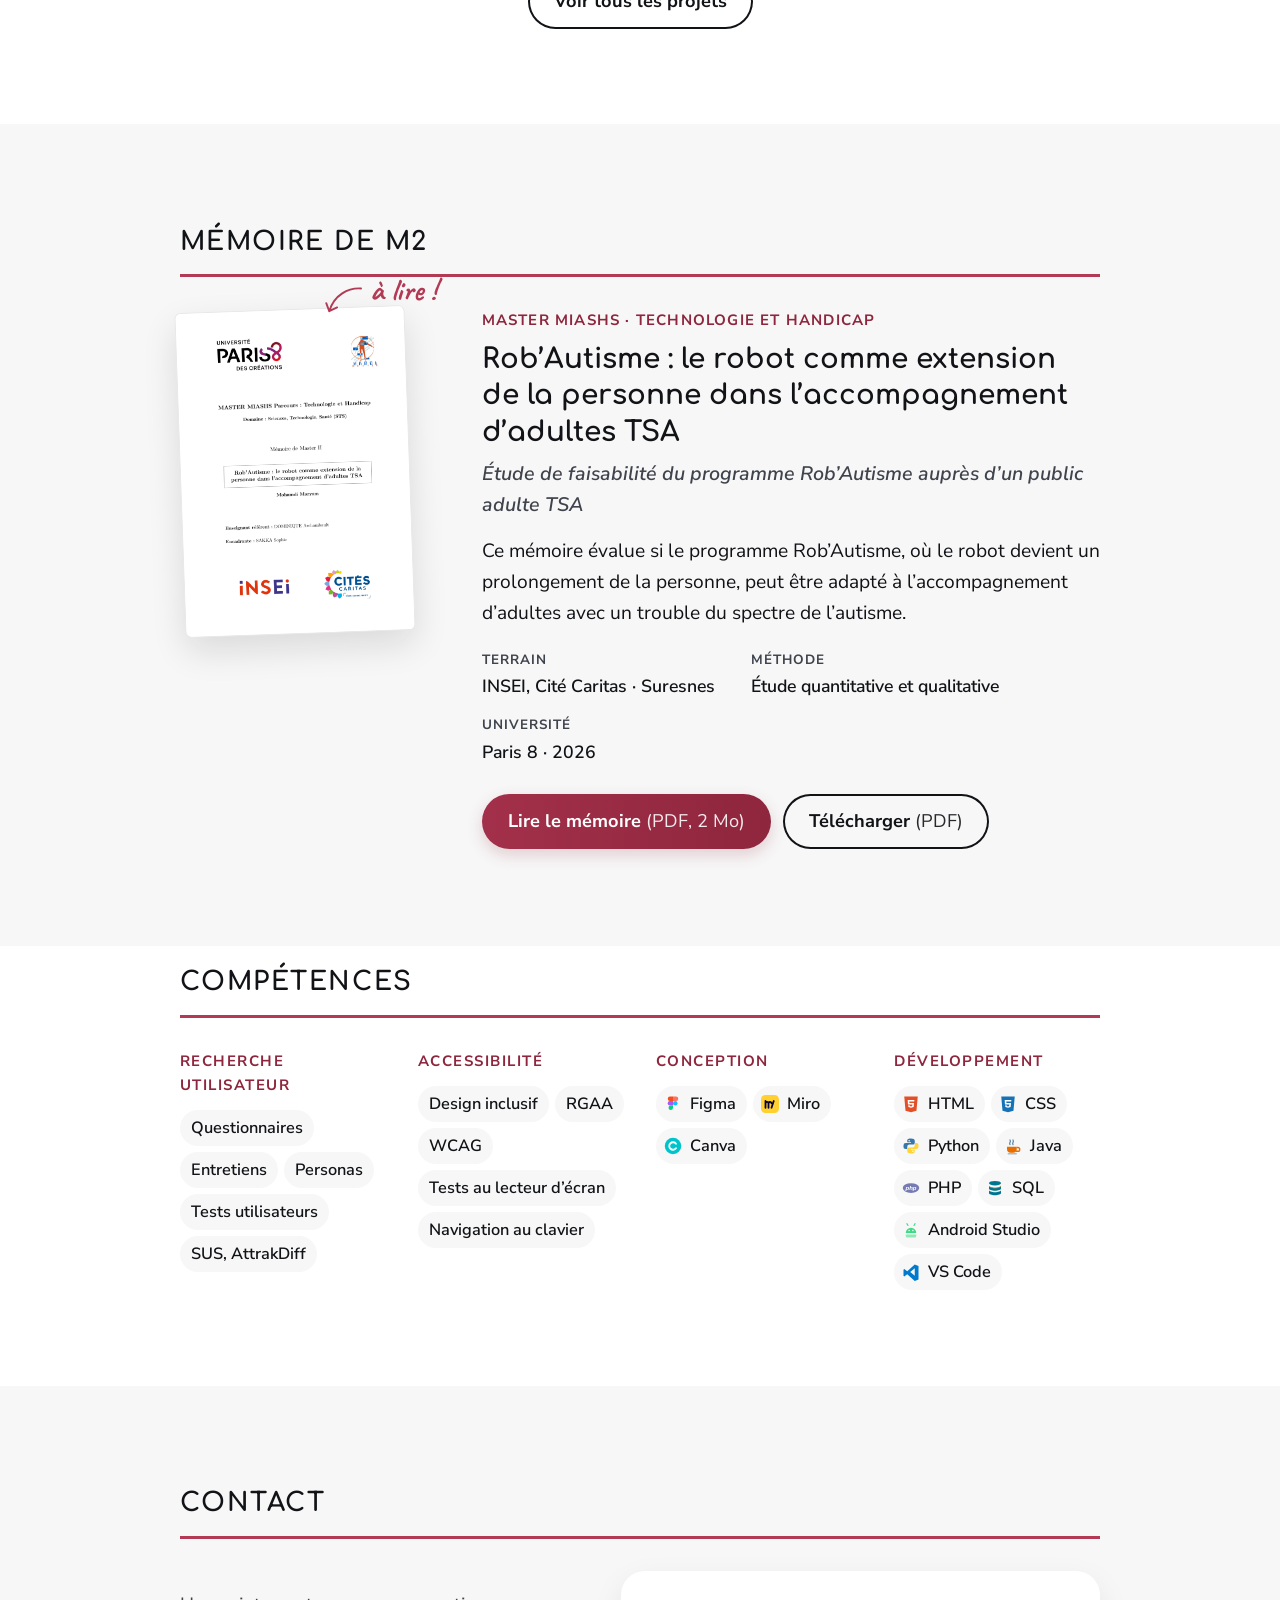
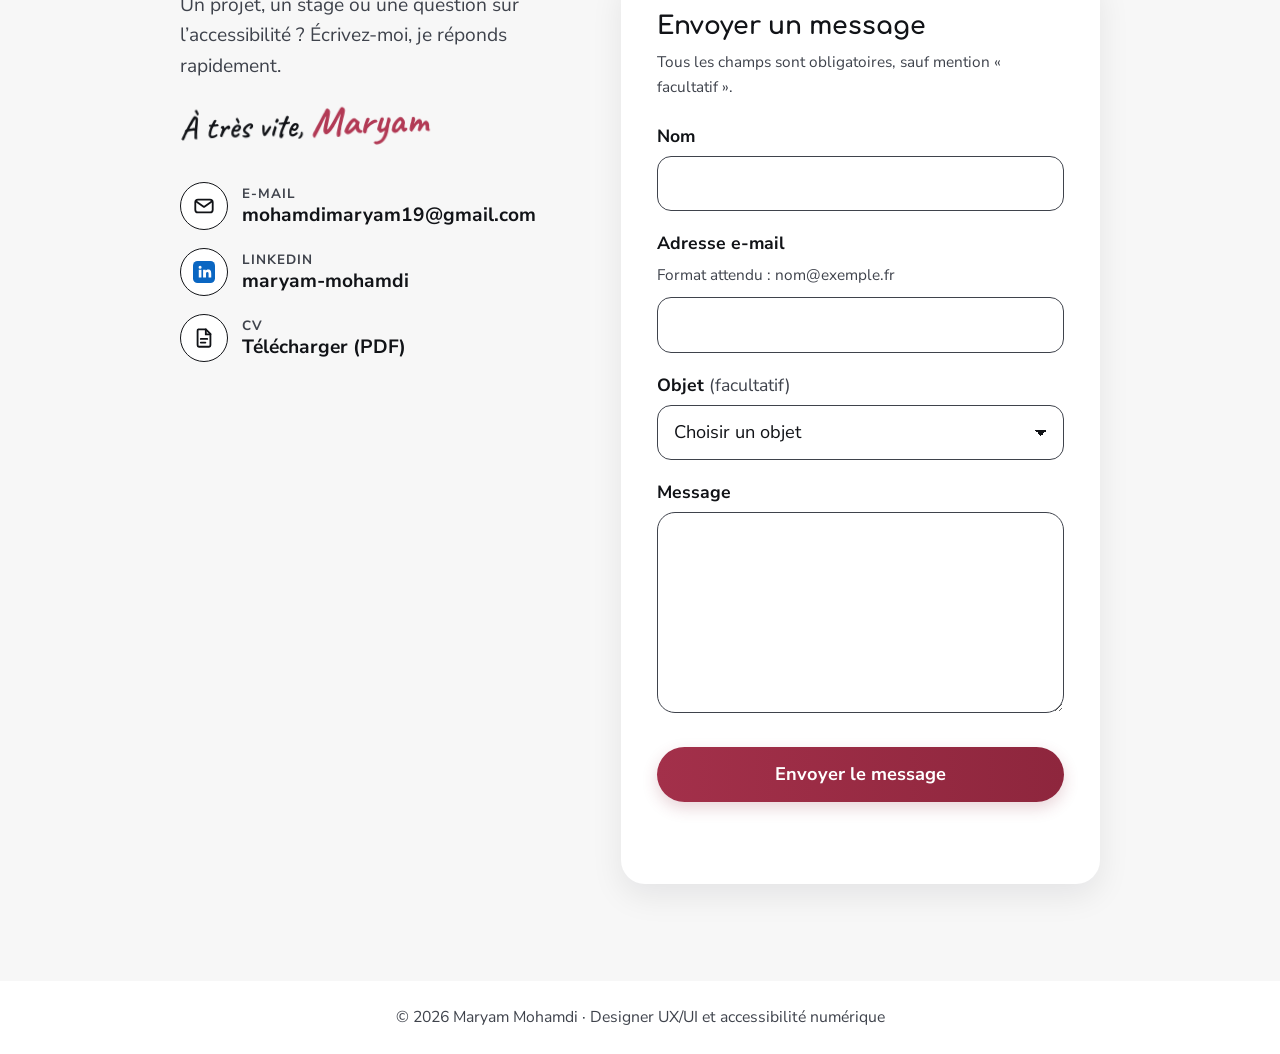
==== commit 7e778060: "Add files via upload" ====
--- a/index.html
+++ b/index.html
@@ -3,22 +3,28 @@
 <head>
 <meta charset="utf-8">
 <meta name="viewport" content="width=device-width, initial-scale=1, viewport-fit=cover">
-<title>Maryam Mohamdi – Designer d'interface</title>
+<title>Maryam Mohamdi – Designer UX/UI et accessibilité numérique</title>
 <meta name="description" content="Portfolio de Maryam Mohamdi : design d'interface, recherche utilisateur et accessibilité numérique.">
 <link rel="preconnect" href="https://fonts.googleapis.com">
 <link rel="preconnect" href="https://fonts.gstatic.com" crossorigin>
-<link href="https://fonts.googleapis.com/css2?family=Comfortaa:wght@400;600;700&display=swap" rel="stylesheet">
+<link href="https://fonts.googleapis.com/css2?family=Caveat:wght@600;700&family=Comfortaa:wght@600;700&family=Nunito+Sans:wght@400;600;700&display=swap" rel="stylesheet">
+<link rel="icon" href="images/favicon.svg" type="image/svg+xml">
+<link rel="icon" href="images/favicon.png" type="image/png">
 <link rel="stylesheet" href="css/styles.css">
+<link rel="stylesheet" href="css/da-cv.css">
+<link rel="stylesheet" href="css/form-contact.css">
+<link rel="stylesheet" href="css/centrage-mobile.css">
 <script>
 (function(){var r=document.documentElement;try{var t=localStorage.getItem('theme');if(t==='light'||t==='dark')r.setAttribute('data-theme',t);var z=parseInt(localStorage.getItem('textSize'),10);if(z>=80&&z<=200)r.style.fontSize=(z*1.2)+'%'}catch(e){}if(window.matchMedia&&!matchMedia('(prefers-reduced-motion: reduce)').matches&&'IntersectionObserver' in window)r.classList.add('anim');})();
 </script>
-<script src="autres/script.js" defer></script>
+<script src="autres/portfolio.js" defer></script>
+<script src="autres/form-contact.js" defer></script>
+<script src="autres/outils-mobile.js" defer></script>
 </head>
 <body>
 <a class="skip" href="#contenu">Aller au contenu</a>
 
 <svg width="0" height="0" style="position:absolute" aria-hidden="true" focusable="false">
-<symbol id="sak" viewBox="-30 -30 60 60"><g fill="#fbd3dc" stroke="#e48fa4" stroke-width="1" stroke-linejoin="round"><path id="pt" d="M0 0C-10-8-10-24-4-28L0-23L4-28C10-24 10-8 0 0z"/><use href="#pt" transform="rotate(72)"/><use href="#pt" transform="rotate(144)"/><use href="#pt" transform="rotate(216)"/><use href="#pt" transform="rotate(288)"/></g><g stroke="#c4607a" stroke-width="1" stroke-linecap="round"><path d="M0 0L0-9M0 0L8.500-2.800M0 0L5.300 7.300M0 0L-5.300 7.300M0 0L-8.500-2.800"/></g><circle r="3" fill="#d9627f"/></symbol>
 <symbol id="i-figma" viewBox="0 0 24 24"><path fill="#F24E1E" d="M8 2h4v6H8a3 3 0 010-6z"/><path fill="#FF7262" d="M12 2h4a3 3 0 010 6h-4z"/><path fill="#A259FF" d="M8 8h4v6H8a3 3 0 010-6z"/><circle fill="#1ABCFE" cx="15" cy="11" r="3"/><path fill="#0ACF83" d="M8 14h4v3a3 3 0 11-3-3z"/></symbol>
 <symbol id="i-miro" viewBox="0 0 24 24"><rect width="24" height="24" rx="6" fill="#FFD02F"/><path fill="none" stroke="#050038" stroke-width="2.4" stroke-linecap="round" d="M6 17V8m0 4c0-3 3-4 4-1m0 6v-6m0 1c0-3 3-4 4-1m0 6l3-9"/></symbol>
 <symbol id="i-canva" viewBox="0 0 24 24"><circle cx="12" cy="12" r="11" fill="#00C4CC"/><path fill="none" stroke="#fff" stroke-width="2.4" stroke-linecap="round" d="M16 9a5 5 0 100 6"/></symbol>
@@ -32,11 +38,15 @@
 <symbol id="i-mail" viewBox="0 0 24 24"><rect x="2.5" y="5" width="19" height="14" rx="3" fill="none" stroke="currentColor" stroke-width="2"/><path d="M3.500 7l8.500 6 8.500-6" fill="none" stroke="currentColor" stroke-width="2" stroke-linecap="round" stroke-linejoin="round"/></symbol>
 <symbol id="i-linkedin" viewBox="0 0 24 24"><rect width="24" height="24" rx="5" fill="#0A66C2"/><path fill="#fff" d="M6.300 9.500h2.900V18H6.300zM7.750 5.200a1.650 1.650 0 110 3.300 1.650 1.650 0 010-3.300zM11 9.500h2.800v1.200c.4-.7 1.300-1.400 2.700-1.400 2.900 0 3.400 1.900 3.400 4.300V18H17v-3.800c0-.9 0-2.100-1.300-2.100s-1.500 1-1.500 2V18H11z"/></symbol>
 <symbol id="i-vscode" viewBox="0 0 24 24"><path fill="#007ACC" fill-rule="evenodd" d="M22 4l-5-2-10 9-4-3-1 1v8l1 1 4-3 10 9 5-2zM17 7v10l-6-5z"/></symbol>
+<symbol id="i-doc" viewBox="0 0 24 24"><path d="M6 2.5h8l5 5V20a1.5 1.5 0 01-1.5 1.5h-11A1.5 1.5 0 015 20V4a1.5 1.5 0 011-1.5z" fill="none" stroke="currentColor" stroke-width="2" stroke-linejoin="round"/><path d="M14 2.5V8h5M8.5 13h7M8.5 17h5" fill="none" stroke="currentColor" stroke-width="2" stroke-linecap="round"/></symbol>
 </svg>
 
 <header>
   <a class="brand" href="#home">
-    <span>Maryam</span><span class="sr-only"> Mohamdi, accueil</span>
+    <svg class="brand-logo" viewBox="0 0 722 172" aria-hidden="true" focusable="false"><g fill="currentColor" transform="translate(16 8)"><path d="M252 236 C 210 216, 150 226, 100 214 C 66 204, 40 172, 36 130 C 32 94, 38 66, 70 62 C 150 70, 220 150, 254 226 C 286 154, 352 78, 432 70 C 466 68, 476 96, 472 132 C 468 172, 442 202, 410 212 C 358 226, 302 218, 262 236 C 304 242, 368 258, 396 298 C 418 330, 406 368, 376 380 C 350 390, 320 394, 300 374 C 278 350, 268 304, 260 262 C 252 304, 240 350, 216 374 C 196 394, 164 390, 138 380 C 106 368, 92 330, 114 298 C 142 258, 208 242, 248 240" transform="translate(0 5) scale(0.3455) translate(-10 -40) rotate(-10 256 230)" fill="none" stroke="currentColor" stroke-width="31.8" stroke-linecap="round" stroke-linejoin="round"/><path d="M245.1572265625 82.9169921875Q246.109375 84.6015625 246.87841796875 86.359375Q247.6474609375 88.1171875 248.3798828125 89.9482421875Q249.1123046875 88.0439453125 249.88134765625 86.2861328125Q250.650390625 84.5283203125 251.529296875 82.9169921875L285.513671875 23.95703125Q286.392578125 22.4189453125 287.41796875 22.08935546875Q288.443359375 21.759765625 290.201171875 21.759765625H300.015625V118.0H288.2236328125V47.7607421875Q288.2236328125 46.2958984375 288.33349609375 44.50146484375Q288.443359375 42.70703125 288.58984375 40.8759765625L254.2392578125 101.2275390625Q252.5546875 104.23046875 249.4052734375 104.23046875H247.5009765625Q244.3515625 104.23046875 242.6669921875 101.2275390625L207.5107421875 40.94921875Q207.9501953125 44.611328125 207.9501953125 47.7607421875V118.0H196.2314453125V21.759765625H206.0458984375Q207.8037109375 21.759765625 208.79248046875 22.08935546875Q209.78125 22.4189453125 210.7333984375 24.0302734375L245.1572265625 82.9169921875ZM369.15625 118.0Q367.251953125 118.0 366.2265625 117.4140625Q365.201171875 116.828125 364.8349609375 114.9970703125L363.2236328125 108.33203125Q360.4404296875 110.8955078125 357.76708984375 112.90966796875Q355.09375 114.923828125 352.1640625 116.3154296875Q349.234375 117.70703125 345.865234375 118.40283203125Q342.49609375 119.0986328125 338.4677734375 119.0986328125Q334.29296875 119.0986328125 330.66748046875 117.96337890625Q327.0419921875 116.828125 324.29541015625 114.44775390625Q321.548828125 112.0673828125 319.97412109375 108.51513671875Q318.3994140625 104.962890625 318.3994140625 100.12890625Q318.3994140625 95.880859375 320.70654296875 91.96240234375Q323.013671875 88.0439453125 328.2138671875 84.9677734375Q333.4140625 81.8916015625 341.763671875 79.95068359375Q350.11328125 78.009765625 362.271484375 77.716796875V72.2236328125Q362.271484375 63.8740234375 358.71923828125 59.66259765625Q355.1669921875 55.451171875 348.35546875 55.451171875Q343.814453125 55.451171875 340.70166015625 56.623046875Q337.5888671875 57.794921875 335.318359375 59.1865234375Q333.0478515625 60.578125 331.39990234375 61.75Q329.751953125 62.921875 328.0673828125 62.921875Q326.7490234375 62.921875 325.796875 62.2626953125Q324.8447265625 61.603515625 324.2587890625 60.578125L321.9150390625 56.4765625Q327.84765625 50.763671875 334.69580078125 47.94384765625Q341.5439453125 45.1240234375 349.8935546875 45.1240234375Q355.8994140625 45.1240234375 360.5869140625 47.06494140625Q365.2744140625 49.005859375 368.423828125 52.5947265625Q371.5732421875 56.18359375 373.22119140625 61.1640625Q374.869140625 66.14453125 374.869140625 72.2236328125V118.0ZM342.349609375 110.08984375Q345.572265625 110.08984375 348.2822265625 109.4306640625Q350.9921875 108.771484375 353.4091796875 107.56298828125Q355.826171875 106.3544921875 357.98681640625 104.56005859375Q360.1474609375 102.765625 362.271484375 100.568359375V85.7734375Q353.7021484375 86.1396484375 347.6962890625 87.20166015625Q341.6904296875 88.263671875 337.91845703125 90.021484375Q334.146484375 91.779296875 332.4619140625 94.15966796875Q330.77734375 96.5400390625 330.77734375 99.4697265625Q330.77734375 102.2529296875 331.69287109375 104.26708984375Q332.6083984375 106.28125 334.146484375 107.56298828125Q335.6845703125 108.8447265625 337.80859375 109.46728515625Q339.9326171875 110.08984375 342.349609375 110.08984375ZM393.6923828125 118.0V46.369140625H401.08984375Q403.140625 46.369140625 403.98291015625 47.1748046875Q404.8251953125 47.98046875 404.9716796875 49.884765625L405.8505859375 60.431640625Q409.146484375 53.3271484375 413.98046875 49.2255859375Q418.814453125 45.1240234375 425.6259765625 45.1240234375Q427.896484375 45.1240234375 429.8740234375 45.60009765625Q431.8515625 46.076171875 433.462890625 47.1748046875L432.4375 56.6962890625Q432.2177734375 58.52734375 430.38671875 58.52734375Q429.361328125 58.52734375 427.49365234375 58.12451171875Q425.6259765625 57.7216796875 423.35546875 57.7216796875Q420.0595703125 57.7216796875 417.53271484375 58.71044921875Q415.005859375 59.69921875 412.99169921875 61.64013671875Q410.9775390625 63.5810546875 409.439453125 66.3642578125Q407.9013671875 69.1474609375 406.5830078125 72.736328125V118.0ZM466.3486328125 139.09375Q465.7626953125 140.55859375 464.77392578125 141.3642578125Q463.78515625 142.169921875 461.880859375 142.169921875H452.2861328125L464.5908203125 113.751953125L437.1982421875 46.369140625H448.3310546875Q450.015625 46.369140625 450.89453125 47.1748046875Q451.7734375 47.98046875 452.212890625 49.005859375L468.912109375 93.830078125Q469.498046875 95.3681640625 470.04736328125 96.90625Q470.5966796875 98.4443359375 470.962890625 99.982421875Q471.40234375 98.37109375 471.95166015625 96.79638671875Q472.5009765625 95.2216796875 473.0869140625 93.68359375L489.2734375 49.005859375Q489.712890625 47.9072265625 490.73828125 47.13818359375Q491.763671875 46.369140625 493.0087890625 46.369140625H503.2626953125ZM561.197265625 118.0Q559.29296875 118.0 558.267578125 117.4140625Q557.2421875 116.828125 556.8759765625 114.9970703125L555.2646484375 108.33203125Q552.4814453125 110.8955078125 549.80810546875 112.90966796875Q547.134765625 114.923828125 544.205078125 116.3154296875Q541.275390625 117.70703125 537.90625 118.40283203125Q534.537109375 119.0986328125 530.5087890625 119.0986328125Q526.333984375 119.0986328125 522.70849609375 117.96337890625Q519.0830078125 116.828125 516.33642578125 114.44775390625Q513.58984375 112.0673828125 512.01513671875 108.51513671875Q510.4404296875 104.962890625 510.4404296875 100.12890625Q510.4404296875 95.880859375 512.74755859375 91.96240234375Q515.0546875 88.0439453125 520.2548828125 84.9677734375Q525.455078125 81.8916015625 533.8046875 79.95068359375Q542.154296875 78.009765625 554.3125 77.716796875V72.2236328125Q554.3125 63.8740234375 550.76025390625 59.66259765625Q547.2080078125 55.451171875 540.396484375 55.451171875Q535.85546875 55.451171875 532.74267578125 56.623046875Q529.6298828125 57.794921875 527.359375 59.1865234375Q525.0888671875 60.578125 523.44091796875 61.75Q521.79296875 62.921875 520.1083984375 62.921875Q518.7900390625 62.921875 517.837890625 62.2626953125Q516.8857421875 61.603515625 516.2998046875 60.578125L513.9560546875 56.4765625Q519.888671875 50.763671875 526.73681640625 47.94384765625Q533.5849609375 45.1240234375 541.9345703125 45.1240234375Q547.9404296875 45.1240234375 552.6279296875 47.06494140625Q557.3154296875 49.005859375 560.46484375 52.5947265625Q563.6142578125 56.18359375 565.26220703125 61.1640625Q566.91015625 66.14453125 566.91015625 72.2236328125V118.0ZM534.390625 110.08984375Q537.61328125 110.08984375 540.3232421875 109.4306640625Q543.033203125 108.771484375 545.4501953125 107.56298828125Q547.8671875 106.3544921875 550.02783203125 104.56005859375Q552.1884765625 102.765625 554.3125 100.568359375V85.7734375Q545.7431640625 86.1396484375 539.7373046875 87.20166015625Q533.7314453125 88.263671875 529.95947265625 90.021484375Q526.1875 91.779296875 524.5029296875 94.15966796875Q522.818359375 96.5400390625 522.818359375 99.4697265625Q522.818359375 102.2529296875 523.73388671875 104.26708984375Q524.6494140625 106.28125 526.1875 107.56298828125Q527.7255859375 108.8447265625 529.849609375 109.46728515625Q531.9736328125 110.08984375 534.390625 110.08984375ZM586.9052734375 118.0V46.369140625H594.5224609375Q595.9873046875 46.369140625 596.82958984375 46.99169921875Q597.671875 47.6142578125 597.818359375 49.005859375L598.9169921875 56.330078125Q600.9677734375 53.9130859375 603.20166015625 51.89892578125Q605.435546875 49.884765625 607.9990234375 48.38330078125Q610.5625 46.8818359375 613.4921875 46.076171875Q616.421875 45.2705078125 619.7177734375 45.2705078125Q627.115234375 45.2705078125 631.76611328125 49.298828125Q636.4169921875 53.3271484375 638.39453125 60.138671875Q639.9326171875 56.18359375 642.45947265625 53.400390625Q644.986328125 50.6171875 648.0625 48.7861328125Q651.138671875 46.955078125 654.654296875 46.11279296875Q658.169921875 45.2705078125 661.83203125 45.2705078125Q673.55078125 45.2705078125 679.95947265625 52.3017578125Q686.3681640625 59.3330078125 686.3681640625 72.3701171875V118.0H673.4775390625V72.3701171875Q673.4775390625 64.0205078125 669.6689453125 59.73583984375Q665.8603515625 55.451171875 658.755859375 55.451171875Q655.533203125 55.451171875 652.6767578125 56.51318359375Q649.8203125 57.5751953125 647.65966796875 59.73583984375Q645.4990234375 61.896484375 644.21728515625 65.0458984375Q642.935546875 68.1953125 642.935546875 72.3701171875V118.0H630.044921875V72.3701171875Q630.044921875 63.80078125 626.49267578125 59.6259765625Q622.9404296875 55.451171875 616.0556640625 55.451171875Q611.3681640625 55.451171875 607.2666015625 57.90478515625Q603.1650390625 60.3583984375 599.7958984375 64.6796875V118.0Z"/></g></svg>
+    <span class="sr-only">Maryam Mohamdi</span>
+    <span class="brand-role">UX/UI · Accessibilité</span>
+    <span class="sr-only">, accueil</span>
   </a>
 
   <nav aria-label="Navigation principale">
@@ -44,19 +54,24 @@
       <svg width="22" height="18" viewBox="0 0 22 18" aria-hidden="true" focusable="false"><path id="bpath" d="M2 3h18M2 9h18M2 15h18" fill="none" stroke="currentColor" stroke-width="2.4" stroke-linecap="round"/></svg>
     </button>
     <ul class="menu" id="menu" role="list">
-      <li><a href="#home">Accueil</a></li>
       <li><a href="#approche">À propos</a></li>
+      <li><a href="#projets">Projets</a></li>
+      <li><a href="#memoire">Mémoire</a></li>
       <li><a href="#competences">Compétences</a></li>
-      <li><a href="#projets">Projets</a></li>
       <li><a href="#contact">Contact</a></li>
     </ul>
   </nav>
 
-  <div class="tools">
-    <button class="tool" id="theme" type="button" aria-label="Mode sombre" aria-pressed="false" title="Mode sombre"><span id="themeIcon" aria-hidden="true">☀</span></button>
+  <!-- Visible uniquement sur téléphone : ouvre / ferme le panneau des outils d'affichage -->
+  <button class="tool" id="outils-toggle" type="button" aria-expanded="false" aria-controls="outils" aria-label="Options d’affichage" title="Options d’affichage">
+    <svg width="22" height="22" viewBox="0 0 24 24" aria-hidden="true" focusable="false"><path d="M4 7h9M19 7h1M4 17h3M13 17h7" fill="none" stroke="currentColor" stroke-width="2.2" stroke-linecap="round"/><circle cx="16" cy="7" r="2.6" fill="none" stroke="currentColor" stroke-width="2.2"/><circle cx="10" cy="17" r="2.6" fill="none" stroke="currentColor" stroke-width="2.2"/></svg>
+  </button>
+
+  <div class="tools" id="outils">
+    <button class="tool" id="theme" type="button" aria-label="Mode sombre" aria-pressed="false" title="Mode sombre"><span id="themeIcon" aria-hidden="true">☀</span><span class="tool-lbl" aria-hidden="true">Mode sombre</span></button>
     <div class="zoomwrap" id="zoomwrap">
       <button class="tool" id="zoom" type="button" aria-expanded="false" aria-controls="zpop" aria-label="Taille du texte" title="Taille du texte">
-        <span aria-hidden="true"><span style="font-size:.8em">A</span><span style="font-size:1.25em">a</span></span>
+        <span aria-hidden="true"><span style="font-size:.8em">A</span><span style="font-size:1.25em">a</span></span><span class="tool-lbl" aria-hidden="true">Taille du texte</span>
       </button>
       <div class="pop" id="zpop" role="group" aria-labelledby="zpop-t" hidden>
         <p class="pop-t" id="zpop-t">Taille du texte</p>
@@ -69,40 +84,164 @@
       </div>
     </div>
   </div>
+  <div class="progression" aria-hidden="true"><span id="progression"></span></div>
 </header>
 
 <main id="contenu">
 
 <section id="home" class="hero" aria-labelledby="home-title">
+  <div class="hero-text">
+    <p class="salut">Bonjour, moi c’est</p>
+    <h1 id="home-title">Maryam Mohamdi</h1>
+    <p class="eyebrow">Designer UX/UI · Accessibilité numérique</p>
+    <p class="pitch">Je conçois des expériences numériques accessibles, intuitives et esthétiques, en associant recherche utilisateur, design d’interface et développement.</p>
+    <div class="cta">
+      <a class="btn" href="#projets">Voir les projets</a>
+      <a class="btn btn--contour" href="autres/CV-mohamdi-maryam.pdf">Mon CV <span class="fmt">(PDF)</span></a>
+    </div>
+
+  </div>
   <div class="frame">
     <img class="photo" id="photo" src="images/photo-maryam.jpg" alt="Portrait de Maryam Mohamdi" width="600" height="800" decoding="async">
     <div class="photo" id="photoFallback" aria-hidden="true" hidden><div><b>MM</b></div></div>
-  </div>
-  <div class="hero-text">
-    <p class="hello">Hey,</p>
-    <h1 class="name" id="home-title">Maryam Mohamdi</h1>
-    <p class="tagline">Designer et accessibilité numérique</p>
-    <div class="cta">
-      <a class="btn" href="#projets">Voir les projets</a>
-      <a class="btn" href="autres/CV-mohamdi-maryam.pdf">Mon CV<span aria-hidden="true"> ↗</span></a>
-    </div>
-  </div>
-</section>
-
-<section id="approche" aria-labelledby="approche-title">
-  <h2 id="approche-title">À propos de moi<svg class="sak-mini" viewBox="0 0 60 60" aria-hidden="true" focusable="false"><use href="#sak" width="60" height="60"/></svg></h2>
-  <div class="about">
+    <span class="note note--photo" aria-hidden="true">c’est moi !<svg class="note-fleche" viewBox="0 0 60 40" focusable="false"><path d="M4 8C20 4 40 10 50 30M50 30l-11-3M50 30l2-11" fill="none" stroke="currentColor" stroke-width="2.5" stroke-linecap="round" stroke-linejoin="round"/></svg></span>
+  </div>
+</section>
+
+<section id="approche" class="alt" aria-labelledby="approche-title">
+  <h2 id="approche-title">À propos</h2>
+  <div class="apropos">
     <div class="txt">
-      <p class="lead">Des interfaces belles et accessibles, où tout le monde se retrouve.</p>
-      <p>Pour moi, accessibilité et beauté vont ensemble : une interface pensée pour ceux qui rencontrent le plus d’obstacles devient plus claire pour tout le monde. C’est aussi le sujet de mon mémoire sur le design inclusif.</p>
-    </div>
-    <div class="parcours">
-      <h3 class="mini-title" id="parcours">Parcours</h3>
-      <ol class="frise" role="list" aria-labelledby="parcours">
-        <li><span class="dot" aria-hidden="true"></span><p class="date">2021 – 2024</p><p class="deg">Licence Sciences du langage</p><p class="school">Université Paris 8</p></li>
-        <li><span class="dot" aria-hidden="true"></span><p class="date">2024 – 2026</p><p class="deg">Master MIASHS, Technologie et handicap</p><p class="school">Université Paris 8</p></li>
-        <li aria-current="step"><span class="dot now" aria-hidden="true"></span><p class="date">2026 – 2027 <span class="sr-only">(en cours)</span></p><p class="deg">M2 Design d’interface et multimédia d’Internet</p><p class="school">Université Sorbonne Paris Nord</p></li>
-      </ol>
+      <p class="lead">Des interfaces belles et <em class="manuscrit">accessibles</em>, où tout le monde se retrouve.</p>
+      <p>Pour moi, accessibilité et beauté vont ensemble : une interface pensée pour ceux qui rencontrent le plus d’obstacles devient plus claire pour tout le monde. C’est le fil rouge de mes projets et de mon mémoire sur le design inclusif.</p>
+      <p class="langues"><span class="lbl">Langues</span> Français, kabyle (langues maternelles) · anglais professionnel · italien intermédiaire</p>
+    </div>
+    <div class="cursus">
+      <div>
+        <h3 class="mini-title" id="t-formation">Formation</h3>
+        <ol class="frise" role="list" aria-labelledby="t-formation">
+          <li aria-current="step"><span class="dot now" aria-hidden="true"></span><p class="deg">M2 Design d’interface et multimédia d’Internet</p><p class="school">Université Sorbonne Paris Nord</p><p class="date">2026 – 2027 <span class="sr-only">(en cours)</span></p></li>
+          <li><span class="dot" aria-hidden="true"></span><p class="deg">Master MIASHS, Technologie et handicap</p><p class="school">Université Paris 8 · Mention Bien</p><p class="date">2024 – 2026</p></li>
+          <li><span class="dot" aria-hidden="true"></span><p class="deg">Licence Sciences du langage, Psycholinguistique</p><p class="school">Université Paris 8 · Mention Bien</p><p class="date">2021 – 2024</p></li>
+        </ol>
+      </div>
+      <div>
+        <h3 class="mini-title" id="t-experiences">Expériences</h3>
+        <ol class="frise" role="list" aria-labelledby="t-experiences">
+          <li><span class="dot" aria-hidden="true"></span><p class="deg">Stagiaire en robotique sociale</p><p class="school">INSEI, Suresnes</p><p class="detail">Programme de médiation robotique pour adultes TSA, analyse statistique et sémantique des résultats.</p></li>
+          <li><span class="dot" aria-hidden="true"></span><p class="deg">Chargée de communication digitale</p><p class="school">NdyDress, Paris</p><p class="detail">Création de contenus et conception d’interfaces pour la visibilité et l’expérience de la marque.</p></li>
+          <li><span class="dot" aria-hidden="true"></span><p class="deg">Stagiaire linguiste</p><p class="school">CNRS, Paris</p><p class="detail">Analyse sémantique sur concordanciers.</p></li>
+        </ol>
+      </div>
+    </div>
+  </div>
+</section>
+
+<section id="projets" aria-labelledby="projets-title">
+  <h2 id="projets-title">Projets</h2>
+  <p class="intro">Études de cas en recherche utilisateur, design d’interface et accessibilité.</p>
+
+  <div class="outils-projets" id="outils-projets" hidden>
+    <div class="champ-recherche">
+      <label for="recherche-projet">Rechercher un projet</label>
+      <div class="champ-recherche__boite">
+        <svg viewBox="0 0 24 24" aria-hidden="true" focusable="false"><circle cx="10.5" cy="10.5" r="6.5" fill="none" stroke="currentColor" stroke-width="2"/><path d="M15.5 15.5L21 21" stroke="currentColor" stroke-width="2" stroke-linecap="round"/></svg>
+        <input type="search" id="recherche-projet" name="recherche" autocomplete="off" aria-describedby="recherche-aide">
+      </div>
+      <p class="aide" id="recherche-aide">Par nom, méthode ou outil, par exemple : RGAA, entretiens, Figma.</p>
+    </div>
+    <fieldset class="themes">
+      <legend>Thème</legend>
+      <div class="themes__liste">
+        <button type="button" data-theme="tous" aria-pressed="true">Tous<span class="nb" aria-hidden="true"></span></button>
+        <button type="button" data-theme="access" aria-pressed="false">Accessibilité<span class="nb" aria-hidden="true"></span></button>
+        <button type="button" data-theme="ux" aria-pressed="false">UX · Recherche<span class="nb" aria-hidden="true"></span></button>
+        <button type="button" data-theme="ui" aria-pressed="false">UI · Design<span class="nb" aria-hidden="true"></span></button>
+        <button type="button" data-theme="robotique" aria-pressed="false">Robotique &amp; IoT<span class="nb" aria-hidden="true"></span></button>
+      </div>
+    </fieldset>
+  </div>
+  <p class="resultat" id="resultat-projets" role="status"></p>
+
+  <ul class="grille-projets" id="grille-projets" role="list">
+    <li class="cp" data-theme="access ux robotique">
+      <div class="cp-visuel"><img src="images/projet-qtly.svg" alt="" width="160" height="160" loading="lazy"></div>
+      <div class="cp-corps">
+        <h3><a href="projets/qtly.html">QT’Ly</a></h3>
+        <p class="cp-type">Robotique sociale · TSA</p>
+        <p class="cp-desc">Interface de médiation avec QTrobot pour accompagner la compréhension des émotions chez l’enfant.</p>
+        <span class="cp-lien" aria-hidden="true">Voir l’étude de cas<svg viewBox="0 0 24 12" focusable="false"><path d="M0 6H22M17 1L22 6L17 11" fill="none" stroke="currentColor" stroke-width="2" stroke-linecap="round" stroke-linejoin="round"/></svg></span>
+      </div>
+    </li>
+    <li class="cp" data-theme="access ui">
+      <div class="cp-visuel"><img src="images/tos-logo.PNG" alt="" width="160" height="160" loading="lazy"></div>
+      <div class="cp-corps">
+        <h3><a href="projets/tous-o-sport.html">Tous’O Sport</a></h3>
+        <p class="cp-type">UX/UI · Accessibilité</p>
+        <p class="cp-desc">Conception du site accessible d’une association de sport adapté.</p>
+        <ul class="cp-meth" role="list" aria-label="Méthodes et outils"><li>Personas</li><li>Tests utilisateurs</li><li>RGAA/WCAG</li><li>Figma</li></ul>
+        <span class="cp-lien" aria-hidden="true">Voir l’étude de cas<svg viewBox="0 0 24 12" focusable="false"><path d="M0 6H22M17 1L22 6L17 11" fill="none" stroke="currentColor" stroke-width="2" stroke-linecap="round" stroke-linejoin="round"/></svg></span>
+      </div>
+    </li>
+    <li class="cp" data-theme="ux">
+      <div class="cp-visuel"><img src="images/lbc-logo.png" alt="" width="160" height="160" loading="lazy"></div>
+      <div class="cp-corps">
+        <h3><a href="projets/leboncoin.html">Fonctionnalité Leboncoin</a></h3>
+        <p class="cp-type">Recherche utilisateur · UX/UI</p>
+        <p class="cp-desc">Une fonctionnalité contextuelle pour organiser plus facilement les remises en main propre.</p>
+        <ul class="cp-meth" role="list" aria-label="Méthodes et outils"><li>Questionnaires</li><li>Entretiens</li><li>SUS</li><li>AttrakDiff</li></ul>
+        <span class="cp-lien" aria-hidden="true">Voir l’étude de cas<svg viewBox="0 0 24 12" focusable="false"><path d="M0 6H22M17 1L22 6L17 11" fill="none" stroke="currentColor" stroke-width="2" stroke-linecap="round" stroke-linejoin="round"/></svg></span>
+      </div>
+    </li>
+    <li class="cp" data-theme="ui">
+      <div class="cp-visuel"><img src="images/lehna-logo.png" alt="" width="160" height="160" loading="lazy"></div>
+      <div class="cp-corps">
+        <h3><a href="projets/lehna-collection.html">Lehna Collection</a></h3>
+        <p class="cp-type">UX/UI · E-commerce</p>
+        <p class="cp-desc">Identité visuelle et expérience utilisateur d’une boutique en ligne de robes kabyles.</p>
+        <ul class="cp-meth" role="list" aria-label="Méthodes et outils"><li>Figma</li><li>HTML/CSS</li><li>PHP</li><li>SQL</li></ul>
+        <span class="cp-lien" aria-hidden="true">Voir l’étude de cas<svg viewBox="0 0 24 12" focusable="false"><path d="M0 6H22M17 1L22 6L17 11" fill="none" stroke="currentColor" stroke-width="2" stroke-linecap="round" stroke-linejoin="round"/></svg></span>
+      </div>
+    </li>
+    <li class="cp" data-theme="robotique ui">
+      <div class="cp-visuel"><img src="images/projet-teatime.jpg" alt="" width="160" height="160" loading="lazy"></div>
+      <div class="cp-corps">
+        <h3><a href="projets/teatime.html">TeaTime</a></h3>
+        <p class="cp-type">Objet connecté · Application mobile</p>
+        <p class="cp-desc">Objet connecté pour suivre la température idéale du thé depuis une application mobile.</p>
+        <span class="cp-lien" aria-hidden="true">Voir l’étude de cas<svg viewBox="0 0 24 12" focusable="false"><path d="M0 6H22M17 1L22 6L17 11" fill="none" stroke="currentColor" stroke-width="2" stroke-linecap="round" stroke-linejoin="round"/></svg></span>
+      </div>
+    </li>
+  </ul>
+  <div class="vide" id="projets-vide" hidden>
+    <p>Aucun projet ne correspond à cette recherche.</p>
+    <button type="button" class="btn btn--contour" id="reinit-recherche">Afficher tous les projets</button>
+  </div>
+  <p class="plus"><a class="btn btn--contour" href="projets.html">Voir tous les projets</a></p>
+</section>
+
+<!-- ============ Mémoire ============ -->
+<section id="memoire" class="alt" aria-labelledby="memoire-title">
+  <h2 id="memoire-title">Mémoire de M2</h2>
+  <div class="memoire">
+    <div class="memoire-visuel">
+    <span class="note note--memoire" aria-hidden="true">à lire !<svg class="note-fleche" viewBox="0 0 60 40" focusable="false"><path d="M4 8C20 4 40 10 50 30M50 30l-11-3M50 30l2-11" fill="none" stroke="currentColor" stroke-width="2.5" stroke-linecap="round" stroke-linejoin="round"/></svg></span>
+    <img class="memoire-couv" src="images/image-memoire.png" alt="Page de garde du mémoire" width="600" height="848" loading="lazy">
+    </div>
+    <div class="memoire-txt">
+      <p class="surtitre">Master MIASHS · Technologie et handicap</p>
+      <h3>Rob’Autisme : le robot comme extension de la personne dans l’accompagnement d’adultes TSA</h3>
+      <p class="memoire-soustitre">Étude de faisabilité du programme Rob’Autisme auprès d’un public adulte TSA</p>
+      <p>Ce mémoire évalue si le programme Rob’Autisme, où le robot devient un prolongement de la personne, peut être adapté à l’accompagnement d’adultes avec un trouble du spectre de l’autisme.</p>
+      <dl class="memoire-infos">
+        <div><dt>Terrain</dt><dd>INSEI, Cité Caritas · Suresnes</dd></div>
+        <div><dt>Méthode</dt><dd>Étude quantitative et qualitative</dd></div>
+        <div><dt>Université</dt><dd>Paris 8 · 2026</dd></div>
+      </dl>
+      <div class="cta">
+        <a class="btn" href="autres/memoire-mohamdi-m2.pdf">Lire le mémoire <span class="fmt">(PDF, 2 Mo)</span></a>
+        <a class="btn btn--contour" href="autres/memoire-mohamdi-m2.pdf" download>Télécharger <span class="fmt">(PDF)</span></a>
+      </div>
     </div>
   </div>
 </section>
@@ -110,7 +249,7 @@
 <section id="competences" aria-labelledby="competences-title">
   <h2 id="competences-title">Compétences</h2>
   <div class="skills">
-    <div><h3>Recherche utilisateur</h3><ul class="chips" role="list"><li>Questionnaires</li><li>Entretiens</li><li>Personas</li><li>Tests utilisateurs</li></ul></div>
+    <div><h3>Recherche utilisateur</h3><ul class="chips" role="list"><li>Questionnaires</li><li>Entretiens</li><li>Personas</li><li>Tests utilisateurs</li><li>SUS, AttrakDiff</li></ul></div>
     <div><h3>Accessibilité</h3><ul class="chips" role="list"><li>Design inclusif</li><li>RGAA</li><li>WCAG</li><li>Tests au lecteur d’écran</li><li>Navigation au clavier</li></ul></div>
     <div><h3>Conception</h3><ul class="chips logos" role="list">
       <li><svg aria-hidden="true" focusable="false"><use href="#i-figma"/></svg>Figma</li>
@@ -130,85 +269,82 @@
   </div>
 </section>
 
-<section id="projets" aria-labelledby="projets-title">
-  <h2 id="projets-title">Projets</h2>
-  <ol class="liste-projets" id="liste-projets" role="list">
-    <li>
-      <span class="lp-num" aria-hidden="true">01</span>
-      <img class="lp-logo" src="images/projet-qtly.svg" alt="" width="72" height="72" loading="lazy">
-      <div class="lp-txt">
-        <h3><a href="projets/qtly.html">QT’Ly</a></h3>
-        <p class="lp-tag">Robotique sociale · TSA</p>
-        <p class="lp-desc">Interface de médiation avec QTrobot pour accompagner la compréhension des émotions chez l’enfant.</p>
-      </div>
-      <span class="lp-fleche"><svg viewBox="0 0 24 12" aria-hidden="true" focusable="false"><path d="M0 6 H22 M17 1 L22 6 L17 11" fill="none" stroke="currentColor" stroke-width="2" stroke-linecap="round" stroke-linejoin="round"/></svg></span>
-    </li>
-    <li>
-      <span class="lp-num" aria-hidden="true">02</span>
-      <img class="lp-logo" src="images/projet-teatime.jpg" alt="" width="72" height="72" loading="lazy">
-      <div class="lp-txt">
-        <h3><a href="projets/teatime.html">TeaTime</a></h3>
-        <p class="lp-tag">IoT · Application mobile</p>
-        <p class="lp-desc">Objet connecté pour suivre la température idéale du thé avec une application mobile.</p>
-      </div>
-      <span class="lp-fleche"><svg viewBox="0 0 24 12" aria-hidden="true" focusable="false"><path d="M0 6 H22 M17 1 L22 6 L17 11" fill="none" stroke="currentColor" stroke-width="2" stroke-linecap="round" stroke-linejoin="round"/></svg></span>
-    </li>
-    <li>
-      <span class="lp-num" aria-hidden="true">03</span>
-      <img class="lp-logo" src="images/lehna-logo.png" alt="" width="72" height="72" loading="lazy">
-      <div class="lp-txt">
-        <h3><a href="projets/lehna-collection.html">Lehna Collection</a></h3>
-        <p class="lp-tag">UX/UI · E-commerce</p>
-        <p class="lp-desc">Identité visuelle et expérience utilisateur d’une boutique de robes kabyles.</p>
-      </div>
-      <span class="lp-fleche"><svg viewBox="0 0 24 12" aria-hidden="true" focusable="false"><path d="M0 6 H22 M17 1 L22 6 L17 11" fill="none" stroke="currentColor" stroke-width="2" stroke-linecap="round" stroke-linejoin="round"/></svg></span>
-    </li>
-    <li class="lp-plus">
-      <span class="lp-num" aria-hidden="true">04</span>
-      <img class="lp-logo" src="images/tos-logo.PNG" alt="" width="72" height="72" loading="lazy">
-      <div class="lp-txt">
-        <h3><a href="projets/tous-o-sport.html">Tous’O Sport</a></h3>
-        <p class="lp-tag">UX/UI · Ergonomie</p>
-        <p class="lp-desc">Prototype accessible du site d’une association de sport adapté.</p>
-      </div>
-      <span class="lp-fleche"><svg viewBox="0 0 24 12" aria-hidden="true" focusable="false"><path d="M0 6 H22 M17 1 L22 6 L17 11" fill="none" stroke="currentColor" stroke-width="2" stroke-linecap="round" stroke-linejoin="round"/></svg></span>
-    </li>
-    <li class="lp-plus">
-      <span class="lp-num" aria-hidden="true">05</span>
-      <img class="lp-logo" src="images/lbc-logo.png" alt="" width="72" height="72" loading="lazy">
-      <div class="lp-txt">
-        <h3><a href="projets/leboncoin.html">Fonctionnalité Leboncoin</a></h3>
-        <p class="lp-tag">UX recherche · Ergonomie</p>
-        <p class="lp-desc">Une fonctionnalité pour organiser plus facilement les remises en main propre.</p>
-      </div>
-      <span class="lp-fleche"><svg viewBox="0 0 24 12" aria-hidden="true" focusable="false"><path d="M0 6 H22 M17 1 L22 6 L17 11" fill="none" stroke="currentColor" stroke-width="2" stroke-linecap="round" stroke-linejoin="round"/></svg></span>
-    </li>
-  </ol>
-  <div class="lp-actions">
-    <!-- Bouton affiché par le script : sans JavaScript, les 5 projets restent visibles -->
-    <button type="button" class="btn btn--contour" id="lp-toggle" aria-expanded="false" aria-controls="liste-projets" hidden>Voir plus</button>
-    <a class="btn" href="projets.html">Voir tous les projets</a>
-  </div>
-</section>
-
-<section id="contact" aria-labelledby="contact-title">
+<!-- ============ Contact ============ -->
+<section id="contact" class="alt" aria-labelledby="contact-title">
   <h2 id="contact-title">Contact</h2>
-  <p>Un projet, un stage ou une question sur l’accessibilité ? Écris-moi.</p>
-  <ul class="contact-links" role="list">
-    <li><a href="mailto:mohamdimaryam19@gmail.com" title="mohamdimaryam19@gmail.com">
-      <span class="ic"><svg aria-hidden="true" focusable="false"><use href="#i-mail"/></svg></span>
-      <span>E-mail</span>
-    </a></li>
-    <li><a href="https://www.linkedin.com/in/maryam-mohamdi">
-      <span class="ic"><svg aria-hidden="true" focusable="false"><use href="#i-linkedin"/></svg></span>
-      <span>LinkedIn</span>
-    </a></li>
-  </ul>
+  <div class="contact-grille">
+    <div class="contact-infos">
+      <p class="intro">Un projet, un stage ou une question sur l’accessibilité ? Écrivez-moi, je réponds rapidement.</p>
+      <p class="signature" aria-hidden="true">À très vite, <span>Maryam</span></p>
+      <ul class="contact-links" role="list">
+        <li><a href="mailto:mohamdimaryam19@gmail.com">
+          <span class="ic"><svg aria-hidden="true" focusable="false"><use href="#i-mail"/></svg></span>
+          <span class="ct"><span class="ct-lbl">E-mail</span><span class="ct-val">mohamdimaryam19@gmail.com</span></span>
+        </a></li>
+        <li><a href="https://www.linkedin.com/in/maryam-mohamdi">
+          <span class="ic"><svg aria-hidden="true" focusable="false"><use href="#i-linkedin"/></svg></span>
+          <span class="ct"><span class="ct-lbl">LinkedIn</span><span class="ct-val">maryam-mohamdi</span></span>
+        </a></li>
+        <li><a href="autres/CV-mohamdi-maryam.pdf">
+          <span class="ic"><svg aria-hidden="true" focusable="false"><use href="#i-doc"/></svg></span>
+          <span class="ct"><span class="ct-lbl">CV</span><span class="ct-val">Télécharger (PDF)</span></span>
+        </a></li>
+      </ul>
+    </div>
+
+    <form class="formulaire" id="form-contact" action="https://formspree.io/f/xvkkyjpo" method="post" novalidate aria-labelledby="form-titre" aria-describedby="form-consigne">
+      <h3 id="form-titre">Envoyer un message</h3>
+      <p class="aide" id="form-consigne">Tous les champs sont obligatoires, sauf mention « facultatif ».</p>
+
+      <div class="erreurs" id="form-erreurs" hidden>
+        <h4 class="erreurs__titre" id="form-erreurs-titre" tabindex="-1"></h4>
+        <ul class="erreurs__liste" id="form-erreurs-liste" role="list"></ul>
+      </div>
+
+      <div class="champ">
+        <label for="c-nom">Nom</label>
+        <p class="champ-erreur" id="c-nom-err" hidden></p>
+        <input type="text" id="c-nom" name="nom" autocomplete="name" required spellcheck="false">
+      </div>
+
+      <div class="champ">
+        <label for="c-email">Adresse e-mail</label>
+        <p class="aide" id="c-email-aide">Format attendu : nom@exemple.fr</p>
+        <p class="champ-erreur" id="c-email-err" hidden></p>
+        <input type="email" id="c-email" name="email" autocomplete="email" required spellcheck="false" aria-describedby="c-email-aide">
+      </div>
+
+      <div class="champ">
+        <label for="c-objet">Objet <span class="facultatif">(facultatif)</span></label>
+        <select id="c-objet" name="objet">
+          <option value="">Choisir un objet</option>
+          <option>Proposition de stage</option>
+          <option>Proposition de projet</option>
+          <option>Question sur l’accessibilité</option>
+          <option>Autre</option>
+        </select>
+      </div>
+
+      <div class="champ">
+        <label for="c-message">Message</label>
+        <p class="champ-erreur" id="c-message-err" hidden></p>
+        <textarea id="c-message" name="message" rows="6" required></textarea>
+      </div>
+
+      <div hidden>
+        <label for="c-gotcha">Ne pas remplir ce champ</label>
+        <input type="text" id="c-gotcha" name="_gotcha" tabindex="-1" autocomplete="off">
+      </div>
+
+      <button type="submit" class="btn">Envoyer le message</button>
+      <p class="form-statut" id="form-statut" role="status"></p>
+    </form>
+  </div>
 </section>
 
 </main>
 
-<footer>Maryam Mohamdi · 2026</footer>
+<footer><p>© 2026 Maryam Mohamdi · Designer UX/UI et accessibilité numérique</p></footer>
 
 <a class="totop" id="totop" href="#home" aria-label="Remonter en haut de la page" title="Remonter en haut">
   <svg viewBox="0 0 24 24" aria-hidden="true" focusable="false"><path d="M12 19V5M5 12l7-7 7 7" fill="none" stroke="currentColor" stroke-width="2.6" stroke-linecap="round" stroke-linejoin="round"/></svg>
--- a/css/styles.css
+++ b/css/styles.css
@@ -1,547 +1,1200 @@
-/* =========================================================
-   Portfolio Maryam Mohamdi — feuille de styles
-   Style « sakura » (Comfortaa, formes arrondies), palette crème, olive et marron.
-   ========================================================= */
 
-/* ---------- Thème ---------- */
-:root{
-  --bg:#F6F4EA;      /* crème légèrement olive */
-  --nav:#E3E6CF;     /* olive pâle (en-tête) */
-  --card:#ECEBD9;    /* cartes, chips */
-  --ink:#3B2A20;     /* brun foncé : texte, 13:1 */
-  --muted:#5E4B3C;   /* brun moyen : texte secondaire, 7:1 */
-  --accent:#7A4E32;  /* marron : dates, intitulés (6,5:1 sur la crème) */
-  --btn:#7A4E32;     /* boutons : 7,1:1 avec du blanc */
-  --deep:#4A3426;    /* légende des projets */
-  --olive:#A8B47A;   /* aplats décoratifs */
-  --soft:#DDE3C3;    /* bandeau des logos projets */
-  --focus:#3B2A20;
-  --gutter:clamp(28px,7vw,96px);
-  --space:clamp(40px,6vw,64px);
-  color-scheme:light;
-}
-@media (prefers-color-scheme:dark){
-  :root:not([data-theme="light"]){
+   :root{
+    --bg:#F6F4EA;    
+    --nav:#E3E6CF; 
+    --card:#ECEBD9; 
+    --ink:#3B2A20;  
+    --muted:#5E4B3C;  
+    --accent:#7A4E32; 
+    --btn:#7A4E32;   
+    --deep:#4A3426;   
+    --olive:#A8B47A; 
+    --soft:#DDE3C3; 
+    --focus:#3B2A20;
+    --gutter:clamp(28px,7vw,96px);
+    --space:clamp(40px,6vw,64px);
+    color-scheme:light;
+  }
+  @media (prefers-color-scheme:dark){
+    :root:not([data-theme="light"]){
+      --bg:#1F1C16;--nav:#2B271F;--card:#2E2A21;--ink:#EFEBDD;--muted:#C2B9A5;
+      --accent:#C9D69A;--btn:#8A6142;--deep:#3A2E22;--olive:#6F7A4A;--soft:#323725;
+      --focus:#EFEBDD;color-scheme:dark;
+    }
+  }
+  :root[data-theme="dark"]{
     --bg:#1F1C16;--nav:#2B271F;--card:#2E2A21;--ink:#EFEBDD;--muted:#C2B9A5;
     --accent:#C9D69A;--btn:#8A6142;--deep:#3A2E22;--olive:#6F7A4A;--soft:#323725;
     --focus:#EFEBDD;color-scheme:dark;
   }
-}
-:root[data-theme="dark"]{
-  --bg:#1F1C16;--nav:#2B271F;--card:#2E2A21;--ink:#EFEBDD;--muted:#C2B9A5;
-  --accent:#C9D69A;--btn:#8A6142;--deep:#3A2E22;--olive:#6F7A4A;--soft:#323725;
-  --focus:#EFEBDD;color-scheme:dark;
-}
-
-/* ---------- Base ---------- */
-*,*::before,*::after{box-sizing:border-box}
-/* Taille de base : 120 % de la taille réglée dans le navigateur. Le panneau « Aa » part de là. */
-html{font-size:120%;scroll-behavior:smooth;scroll-padding-top:calc(env(safe-area-inset-top,0px) + 7.5rem)}
-body{
-  margin:0;background:var(--bg);color:var(--ink);
-  font-family:Comfortaa,"Trebuchet MS",system-ui,sans-serif;line-height:1.6;
-  padding-bottom:env(safe-area-inset-bottom,0px);transition:background .3s;
-}
-a{color:inherit}
-:focus-visible{outline:3px solid var(--focus);outline-offset:3px}
-h2{font-size:2rem;margin:0 0 22px;text-align:center}
-h3{margin:0 0 6px}
-
-.sr-only{
-  position:absolute!important;width:1px;height:1px;padding:0;margin:-1px;
-  overflow:hidden;clip:rect(0,0,0,0);white-space:nowrap;border:0;
-}
-
-/* Lien d'évitement */
-.skip{
-  position:absolute;left:16px;top:-200px;z-index:100;
-  background:var(--btn);color:#fff;padding:10px 18px;border-radius:12px;
-  font-weight:700;text-decoration:none;
-}
-.skip:focus{top:calc(10px + env(safe-area-inset-top,0px))}
-
-/* ---------- En-tête ---------- */
-header{
-  position:sticky;top:0;z-index:10;width:100%;min-height:84px;background:var(--nav);
-  padding:12px max(var(--gutter),calc((100% - 1280px)/2));
-  padding-top:calc(12px + env(safe-area-inset-top,0px));
-  display:flex;gap:clamp(16px,3vw,36px);align-items:center;flex-wrap:nowrap;box-shadow:0 4px 14px #0002;
-}
-.brand{
-  flex:none;font-size:1.9rem;font-weight:700;line-height:1;letter-spacing:.01em;
-  text-decoration:none;white-space:nowrap;
-}
-header nav{flex:1;min-width:0;display:flex;justify-content:flex-end}
-
-button,.btn{font:inherit;cursor:pointer;border:0}
-.tools{
-  display:flex;gap:10px;align-items:center;flex:none;
-  padding-left:clamp(16px,2vw,28px);border-left:2px solid #7A4E3233;
-}
-.tool{
-  min-width:46px;min-height:46px;padding:0 13px;border-radius:14px;
-  background:var(--card);color:var(--ink);font-weight:700;font-size:1.15rem;
-  border:2px solid var(--ink);display:inline-flex;align-items:center;justify-content:center;gap:2px;
-  transition:transform .15s,background .15s;
-}
-.tool:hover{background:var(--btn);color:#fff;transform:translateY(-2px)}
-.tool:active{transform:none}
-
-/* Menu : liens en ligne sur ordinateur, burger uniquement sur téléphone */
-#burger{display:none}
-.menu{list-style:none;margin:0;padding:0;display:flex;flex-wrap:wrap;justify-content:flex-end;gap:4px}
-.menu a{display:block;padding:10px 16px;border-radius:999px;font-weight:600;font-size:1.02rem;text-decoration:none;white-space:nowrap}
-.menu a:hover{background:var(--card);text-decoration:underline;text-underline-offset:5px}
-
-/* Panneau taille du texte */
-.zoomwrap{position:relative}
-.pop{
-  position:absolute;top:calc(100% + 12px);right:0;z-index:20;
-  width:min(17rem,calc(100vw - 32px));
-  background:var(--card);color:var(--ink);border:2px solid var(--ink);
-  border-radius:18px;padding:16px;box-shadow:0 12px 26px #0003;text-align:center;
-}
-.pop[hidden]{display:none}
-.pop-t{margin:0 0 4px;font-weight:700}
-.pop-v{display:block;font-size:2rem;font-weight:700;color:var(--accent);margin-bottom:12px}
-.pop-row{display:grid;grid-template-columns:1fr 1fr;gap:10px;margin-bottom:10px}
-.pop button{min-height:44px;padding:10px 8px;border-radius:12px;background:var(--btn);color:#fff;font-weight:700;font-size:1rem}
-.pop button.reset{width:100%;background:none;color:var(--ink);border:2px solid var(--ink)}
-.pop button:hover:not([aria-disabled="true"]){filter:brightness(1.15)}
-.pop button[aria-disabled="true"]{opacity:.45;cursor:not-allowed}
-
-/* ---------- Boutons ---------- */
-.btn{display:inline-block;background:var(--btn);color:#fff;padding:10px 20px;border-radius:12px;text-decoration:none;font-weight:600}
-.btn:hover{filter:brightness(1.15)}
-
-/* ---------- Sections ---------- */
-section{max-width:1100px;margin:0 auto;padding:var(--space) var(--gutter)}
-section > p{text-align:center;margin-top:0}
-
-/* Accueil — dimensionné sur la hauteur d'écran pour que la section
-   suivante dépasse en bas du premier écran */
-.hero{
-  display:grid;grid-template-columns:minmax(200px,340px) 1fr;gap:48px;align-items:center;
-  padding-top:clamp(28px,4vh,48px);padding-bottom:20px;
-}
-.frame{
-  position:relative;aspect-ratio:3/4;justify-self:center;
-  width:min(100%,340px,calc((100vh - 370px)*.75));
-  width:min(100%,340px,calc((100svh - 370px)*.75));
-  min-width:180px;
-}
-.frame::before{content:"";position:absolute;inset:0 18% 12% 0;background:var(--btn);border-radius:22px}
-.frame::after{content:"";position:absolute;inset:34% 0 0 24%;background:var(--olive);border-radius:22px}
-.photo{
-  position:absolute;inset:8% 6% 6% 6%;border-radius:24px;z-index:1;
-  background:linear-gradient(160deg,#F7F6EC,#D9DDBF);display:grid;place-items:center;
-  text-align:center;color:#4A3426;font-size:.9rem;padding:20px;
-  width:88%;height:86%;
-}
-.photo[hidden]{display:none}
-img.photo{display:block;padding:0;object-fit:cover;object-position:center 20%}
-.photo b{display:block;font-size:3rem}
-.hero-text{position:relative;text-align:center}
-.hero .hello{font-size:1.1rem;margin:0}
-.hero .name{font-size:1.4rem;font-weight:600;margin:0}
-.hero .tagline{font-size:2.2rem;line-height:1.25;font-weight:700;margin:.1em 0 .6em}
-.cta{display:flex;gap:12px;justify-content:center;flex-wrap:wrap}
-
-/* À propos : texte à droite, frise des études compacte à gauche */
-#approche{padding-top:28px}
-.sak-mini{display:inline-block;width:.8em;height:.8em;margin-left:.3em;vertical-align:-.05em}
-.about{display:grid;grid-template-columns:minmax(220px,300px) 1fr;gap:clamp(32px,5vw,64px);align-items:start}
-.about .parcours{grid-column:1;grid-row:1}
-.about .txt{grid-column:2;grid-row:1}
-.lead{font-size:1.35rem;font-weight:600;line-height:1.4;max-width:34ch;margin:0 0 14px}
-.txt p{max-width:62ch;font-size:1.05rem;margin:0 0 12px}
-.txt p:last-child{margin-bottom:0}
-.mini-title{margin:0 0 14px;font-size:1rem;color:var(--accent)}
-.frise{list-style:none;margin:0;padding:0 0 0 28px;position:relative}
-.frise::before{content:"";position:absolute;left:6px;top:8px;bottom:8px;width:4px;border-radius:2px;background:linear-gradient(var(--btn),var(--olive))}
-.frise li{position:relative;background:var(--card);border-radius:16px;padding:10px 14px;margin-bottom:10px}
-.frise li:last-child{margin-bottom:0}
-.frise .dot{position:absolute;left:-28px;top:14px;width:16px;height:16px;border-radius:50%;background:var(--bg);border:4px solid var(--btn)}
-.frise .dot.now{background:var(--btn);box-shadow:0 0 0 4px #7A4E3244}
-.frise p{margin:0}
-.frise .date{font-size:.8rem;font-weight:700;color:var(--accent)}
-.frise .deg{font-size:.9rem;font-weight:700;line-height:1.35}
-.frise .school{font-size:.8rem;color:var(--muted)}
-
-/* Compétences */
-#competences{padding-top:16px}
-.skills{display:grid;grid-template-columns:repeat(auto-fit,minmax(190px,1fr));gap:24px}
-.skills > div{text-align:center}
-.skills h3{margin:0 0 6px;font-size:1.1rem}
-.chips{display:flex;flex-wrap:wrap;justify-content:center;gap:8px;padding:0;list-style:none;margin:8px 0 0}
-.chips li{background:var(--card);padding:6px 14px;border-radius:999px;font-weight:600;font-size:.9rem}
-.chips.logos li{display:flex;align-items:center;gap:8px;padding:6px 14px 6px 10px}
-.chips.logos svg{width:22px;height:22px;flex:none}
-
-/* Projets — carrousel */
-.carousel{display:flex;align-items:center;gap:16px;justify-content:center}
-.arrow{width:52px;height:52px;border-radius:50%;background:none;border:3px solid var(--ink);color:var(--ink);font-size:1.4rem;flex:none}
-.arrow:hover{background:var(--card)}
-/* Logo en haut, légende en dessous : rien n'est masqué quand le texte est agrandi. */
-.slide{flex:1;max-width:720px;border-radius:30px;overflow:hidden;background:var(--deep);box-shadow:0 10px 24px #0002}
-.shot{position:relative;aspect-ratio:16/7;display:grid;place-items:center;background:var(--soft)}
-.shot img{
-  position:absolute;inset:0;margin:auto;width:auto;height:auto;
-  max-width:calc(100% - 48px);max-height:calc(100% - 36px);object-fit:contain;
-  background:#fff;border-radius:18px;padding:12px;box-shadow:0 6px 18px #0002;
-}
-/* Photo (TeaTime) : remplit tout le bandeau */
-/* Plus de recadrage : toutes les images du carrousel sont affichées en entier */
-.shot.cover img{width:auto;height:auto;max-width:calc(100% - 48px);max-height:calc(100% - 36px);object-fit:contain;padding:12px;border-radius:18px;background:#fff;box-shadow:0 6px 18px #0002}
-.shot span{font-size:4.5rem;font-weight:700;color:var(--btn)}
-.cap{background:var(--deep);color:#fff;padding:16px 22px 20px;text-align:center}
-.cap small{opacity:.9}
-.cap p{margin:4px 0 8px;font-size:.95rem}
-.cap a{color:#fff;font-weight:700}
-.cap a:focus-visible{outline-color:#fff}
-.pager{display:flex;gap:4px;justify-content:center;flex-wrap:wrap;margin:10px auto 14px}
-.pager button{width:44px;height:44px;padding:0;border-radius:50%;background:none;display:grid;place-items:center}
-.pager button::before{content:"";width:16px;height:16px;border-radius:50%;border:2px solid var(--ink)}
-.pager button[aria-current="true"]::before{width:20px;height:20px;background:var(--btn);border-color:var(--btn)}
-
-/* Contact */
-.contact-links{list-style:none;margin:24px 0 0;padding:0;display:flex;justify-content:center;gap:32px;flex-wrap:wrap}
-.contact-links a{display:flex;flex-direction:column;align-items:center;gap:8px;text-decoration:none;font-weight:600}
-.contact-links .ic{
-  width:76px;height:76px;border-radius:50%;display:grid;place-items:center;
-  background:var(--card);border:2px solid var(--ink);color:var(--ink);
-  transition:transform .15s,background .15s;
-}
-.contact-links svg{width:38px;height:38px}
-.contact-links a:hover .ic{background:var(--btn);color:#fff;transform:translateY(-3px)}
-.contact-links a:hover span:last-child{text-decoration:underline}
-
-footer{text-align:center;padding:24px var(--gutter);font-size:.9rem}
-
-/* Bouton « remonter en haut » */
-.totop{
-  position:fixed;z-index:9;
-  right:calc(16px + env(safe-area-inset-right,0px));
-  bottom:calc(16px + env(safe-area-inset-bottom,0px));
-  width:52px;height:52px;border-radius:50%;display:grid;place-items:center;
-  background:var(--btn);color:#fff;box-shadow:0 6px 16px #0003;
-  opacity:0;visibility:hidden;transform:translateY(10px);
-  transition:opacity .2s,transform .2s,visibility .2s;
-}
-.totop.show{opacity:1;visibility:visible;transform:none}
-.totop:hover{filter:brightness(1.15)}
-.totop svg{width:24px;height:24px}
-
-/* ---------- Responsive ---------- */
-@media (max-width:1060px){
-  header{gap:10px;min-height:76px}
-  .brand{font-size:1.5rem;margin-right:auto}
-  header nav{flex:none}
-  .tools{padding-left:0;border-left:0}
-  #burger{display:inline-flex}
-  /* Menu ouvert : carte arrondie sous le burger, page assombrie derrière */
-  .menu{
-    display:none;position:absolute;top:calc(100% + 10px);right:var(--gutter);left:auto;
-    width:min(340px,calc(100% - 2 * var(--gutter)));
-    flex-direction:column;flex-wrap:nowrap;gap:6px;
-    background:var(--card);border:2px solid var(--ink);border-radius:24px;padding:12px;
-    box-shadow:0 18px 40px #0003;
-  }
-  .menu.open{display:flex}
-  .menu a{
-    display:flex;align-items:center;justify-content:space-between;gap:12px;
-    padding:14px 18px;border-radius:16px;font-size:1.15rem;font-weight:700;white-space:normal;
-  }
-  /* chevron dessiné en CSS (pas de texte, donc rien n'est lu par les lecteurs d'écran) */
-  .menu a::after{content:"";flex:none;width:9px;height:9px;border-top:2.5px solid currentColor;border-right:2.5px solid currentColor;transform:rotate(45deg);opacity:.6}
-  .menu a:hover,.menu a:focus-visible{background:var(--nav);text-decoration:none}
-  .menu a:hover::after{opacity:1}
-  body.menu-open::before{content:"";position:fixed;inset:0;z-index:9;background:#1f1c1655}
-}
-@media (max-width:760px){
-  .hero{grid-template-columns:1fr;gap:16px;padding-top:24px}
+  
+  *,*::before,*::after{box-sizing:border-box}
+  html{font-size:120%;scroll-behavior:smooth;scroll-padding-top:calc(env(safe-area-inset-top,0px) + 7.5rem)}
+  body{
+    margin:0;background:var(--bg);color:var(--ink);
+    font-family:Comfortaa,"Trebuchet MS",system-ui,sans-serif;line-height:1.6;
+    padding-bottom:env(safe-area-inset-bottom,0px);transition:background .3s;
+  }
+  a{color:inherit}
+  /* Une image ne déborde jamais de son conteneur (sinon une capture de 1200 px sort de l'écran) */
+  img{max-width:100%;height:auto}
+  :focus-visible{outline:3px solid var(--focus);outline-offset:3px}
+  h2{font-size:2rem;margin:0 0 22px;text-align:center}
+  h3{margin:0 0 6px}
+  
+  .sr-only{
+    position:absolute!important;width:1px;height:1px;padding:0;margin:-1px;
+    overflow:hidden;clip:rect(0,0,0,0);white-space:nowrap;border:0;
+  }
+  
+  .skip{
+    position:absolute;left:16px;top:-200px;z-index:100;
+    background:var(--btn);color:#fff;padding:10px 18px;border-radius:12px;
+    font-weight:700;text-decoration:none;
+  }
+  .skip:focus{top:calc(10px + env(safe-area-inset-top,0px))}
+  
+  header{
+    position:sticky;top:0;z-index:10;width:100%;min-height:84px;background:var(--nav);
+    padding:12px max(var(--gutter),calc((100% - 1280px)/2));
+    padding-top:calc(12px + env(safe-area-inset-top,0px));
+    display:flex;gap:clamp(16px,3vw,36px);align-items:center;flex-wrap:nowrap;box-shadow:0 4px 14px #0002;
+  }
+  .brand{
+    flex:none;font-size:1.9rem;font-weight:700;line-height:1;letter-spacing:.01em;
+    text-decoration:none;white-space:nowrap;
+  }
+  header nav{flex:1;min-width:0;display:flex;justify-content:flex-end}
+  
+  button,.btn{font:inherit;cursor:pointer;border:0}
+  .tools{
+    display:flex;gap:10px;align-items:center;flex:none;
+    padding-left:clamp(16px,2vw,28px);border-left:2px solid #7A4E3233;
+  }
+  .tool{
+    min-width:46px;min-height:46px;padding:0 13px;border-radius:14px;
+    background:var(--card);color:var(--ink);font-weight:700;font-size:1.15rem;
+    border:2px solid var(--ink);display:inline-flex;align-items:center;justify-content:center;gap:2px;
+    transition:transform .15s,background .15s;
+  }
+  .tool:hover{background:var(--btn);color:#fff;transform:translateY(-2px)}
+  .tool:active{transform:none}
+  
+  #burger{display:none}
+  .menu{list-style:none;margin:0;padding:0;display:flex;flex-wrap:wrap;justify-content:flex-end;gap:4px}
+  .menu a{display:block;padding:10px 16px;border-radius:999px;font-weight:600;font-size:1.02rem;text-decoration:none;white-space:nowrap}
+  .menu a:hover{background:var(--card);text-decoration:underline;text-underline-offset:5px}
+  
+  .zoomwrap{position:relative}
+  .pop{
+    position:absolute;top:calc(100% + 12px);right:0;z-index:20;
+    width:min(17rem,calc(100vw - 32px));
+    background:var(--card);color:var(--ink);border:2px solid var(--ink);
+    border-radius:18px;padding:16px;box-shadow:0 12px 26px #0003;text-align:center;
+  }
+  .pop[hidden]{display:none}
+  .pop-t{margin:0 0 4px;font-weight:700}
+  .pop-v{display:block;font-size:2rem;font-weight:700;color:var(--accent);margin-bottom:12px}
+  .pop-row{display:grid;grid-template-columns:1fr 1fr;gap:10px;margin-bottom:10px}
+  .pop button{min-height:44px;padding:10px 8px;border-radius:12px;background:var(--btn);color:#fff;font-weight:700;font-size:1rem}
+  .pop button.reset{width:100%;background:none;color:var(--ink);border:2px solid var(--ink)}
+  .pop button:hover:not([aria-disabled="true"]){filter:brightness(1.15)}
+  .pop button[aria-disabled="true"]{opacity:.45;cursor:not-allowed}
+  
+  .btn{display:inline-block;background:var(--btn);color:#fff;padding:10px 20px;border-radius:12px;text-decoration:none;font-weight:600}
+  .btn:hover{filter:brightness(1.15)}
+  
+  section{max-width:1100px;margin:0 auto;padding:var(--space) var(--gutter)}
+  section > p{text-align:center;margin-top:0}
+  
+  .hero{
+    display:grid;grid-template-columns:minmax(200px,340px) 1fr;gap:48px;align-items:center;
+    padding-top:clamp(28px,4vh,48px);padding-bottom:20px;
+  }
   .frame{
-    min-width:0;
-    width:clamp(130px,calc((100vh - 540px)*.75),220px);
-    width:clamp(130px,calc((100svh - 540px)*.75),220px);
-  }
-  .hero .tagline{font-size:1.6rem}
-  .about{grid-template-columns:1fr}
-  .about .parcours,.about .txt{grid-column:1;grid-row:auto}
-  .carousel{gap:8px}
-  .arrow{width:44px;height:44px}
-  .shot{aspect-ratio:16/9}
-  .shot span{font-size:3rem}
-  .cap{padding:14px 16px 18px}
-  /* Le panneau se cale sur l'en-tête pour ne pas déborder de l'écran */
-  .zoomwrap{position:static}
-  .pop{left:var(--gutter);right:var(--gutter);width:auto;top:calc(100% + 8px)}
-}
-@media (max-width:420px){
-  header{padding-left:16px;padding-right:16px;gap:8px}
-  .menu{right:16px;width:calc(100% - 32px)}
-  .brand{font-size:1.3rem}
-  .tools{gap:8px}
-  .tool{min-width:44px;min-height:44px;padding:0 10px}
-}
-
-/* ---------- Mouvement réduit ---------- */
-@media (prefers-reduced-motion:reduce){
-  html{scroll-behavior:auto}
-  .tool,.tool:hover,.contact-links .ic,.contact-links a:hover .ic,.totop{transition:none;transform:none}
-}
-
-/* ---------- Animations (actives seulement avec html.anim, posée par JS
-   quand le mouvement n'est pas réduit) ---------- */
-html.anim .reveal{
-  opacity:0;transform:translateY(20px);
-  transition:opacity .6s ease,transform .7s cubic-bezier(.2,.7,.2,1);
-  transition-delay:var(--d,0ms);
-}
-html.anim .reveal.in{opacity:1;transform:none}
-/* La ligne de la frise se dessine de haut en bas */
-html.anim .frise::before{transform:scaleY(0);transform-origin:top;transition:transform 1.1s cubic-bezier(.2,.7,.2,1) .15s}
-html.anim .frise.in::before{transform:scaleY(1)}
-/* Pétales d'accueil */
-.petals{position:fixed;inset:0;z-index:5;pointer-events:none;overflow:hidden}
-.petals svg{position:absolute;top:0}
-/* Inclinaison de la photo */
-html.anim .hero .frame{transition:opacity .6s ease,transform .3s ease-out;will-change:transform}
-/* Micro-interactions */
-html.anim .frise li{transition:transform .2s ease}
-html.anim .frise li:hover{transform:translateX(4px)}
-html.anim .btn{transition:transform .15s ease,filter .15s}
-html.anim .btn:hover{transform:translateY(-2px)}
-html.anim .pop:not([hidden]){animation:popIn .18s ease-out}
-@keyframes popIn{from{opacity:0;transform:translateY(-6px) scale(.97)}to{opacity:1;transform:none}}
-html.anim .sak-mini{transition:transform .6s ease}
-html.anim h2:hover .sak-mini{transform:rotate(72deg)}
-html.anim .menu.open{animation:menuIn .22s cubic-bezier(.2,.7,.2,1)}
-html.anim .menu.open li{animation:linkIn .32s cubic-bezier(.2,.7,.2,1) both}
-html.anim .menu.open li:nth-child(2){animation-delay:40ms}
-html.anim .menu.open li:nth-child(3){animation-delay:80ms}
-html.anim .menu.open li:nth-child(4){animation-delay:120ms}
-html.anim .menu.open li:nth-child(5){animation-delay:160ms}
-@keyframes menuIn{from{opacity:0;transform:translateY(-8px) scale(.97);transform-origin:top right}to{opacity:1;transform:none}}
-@keyframes linkIn{from{opacity:0;transform:translateX(12px)}to{opacity:1;transform:none}}
-#burger[aria-expanded="true"]{background:var(--btn);border-color:var(--btn);color:#fff}
-
-/* =========================================================
-   Pages projet (projets/*.html)
-   ========================================================= */
-.projet section{padding-top:clamp(28px,4vw,44px);padding-bottom:clamp(28px,4vw,44px)}
-.projet h2{text-align:left;font-size:1.8rem;line-height:1.25}
-.projet abbr[title]{text-decoration:underline dotted;text-underline-offset:3px;cursor:help}
-.lecture{max-width:760px}
-.lecture p{max-width:68ch}
-.surtitre{margin:0 0 6px;font-size:.9rem;font-weight:700;color:var(--accent);letter-spacing:.03em}
-
-/* Fil d'Ariane */
-.ariane ol{list-style:none;margin:0 0 18px;padding:0;display:flex;flex-wrap:wrap;gap:4px;font-size:.9rem}
-.ariane li+li::before{content:"/";margin:0 6px 0 2px;color:var(--muted)}
-.ariane a{color:var(--muted)}
-.ariane a[aria-current="page"]{color:var(--ink);font-weight:700;text-decoration:none}
-
-/* En-tête du projet */
-.projet-hero{display:grid;grid-template-columns:1fr minmax(260px,1fr);gap:clamp(28px,5vw,56px);align-items:center}
-.projet h1{font-size:2.6rem;line-height:1.15;margin:0 0 14px}
-.chapeau{font-size:1.2rem;line-height:1.5;margin:0;max-width:40ch}
-.projet-hero__visuel{position:relative;padding:0 16px 16px 0}
-.projet-hero__visuel::before{content:"";position:absolute;inset:16px 0 0 16px;background:var(--olive);border-radius:24px}
-.projet-hero__visuel img{position:relative;display:block;width:100%;height:auto;border-radius:22px;background:var(--card);box-shadow:0 10px 24px #0002}
-
-/* En bref */
-.fiche{margin:0;display:grid;grid-template-columns:minmax(180px,1fr) 3fr;gap:16px}
-.fiche > div{background:var(--card);border-radius:20px;padding:16px 20px}
-.fiche dt{font-size:.85rem;font-weight:700;color:var(--accent);margin-bottom:6px}
-.fiche dd{margin:0;font-weight:600}
-.fiche .chips{justify-content:flex-start;margin:0}
-.fiche .chips li{background:var(--bg)}
-
-/* Démarche */
-.etapes{list-style:none;margin:20px 0 0;padding:0;display:grid;grid-template-columns:repeat(auto-fit,minmax(230px,1fr));gap:16px}
-.etapes li{background:var(--card);border-radius:20px;padding:18px 20px}
-.etapes__num{display:block;font-size:1.6rem;font-weight:700;color:var(--accent);line-height:1;margin-bottom:8px}
-.etapes h3{font-size:1.1rem}
-.etapes p{margin:0;font-size:.95rem}
-
-/* Personas */
-.personas{list-style:none;margin:20px 0 0;padding:0;display:grid;grid-template-columns:repeat(auto-fit,minmax(280px,1fr));gap:18px}
-.persona{background:var(--card);border-radius:24px;padding:22px 24px;border-top:8px solid var(--olive)}
-.persona h3{font-size:1.3rem}
-.persona p{margin:0 0 12px}
-.persona__titre{font-weight:700;color:var(--accent);margin-bottom:6px!important}
-.puces{margin:0;padding-left:1.2em}
-.puces li{margin-bottom:4px}
-.puces li::marker{color:var(--accent)}
-
-/* Écrans du prototype */
-.ecrans{list-style:none;margin:24px 0 28px;padding:0;display:grid;grid-template-columns:repeat(auto-fit,minmax(240px,1fr));gap:18px;counter-reset:none}
-.ecrans figure{margin:0}
-.ecrans img{display:block;width:100%;height:auto;border-radius:18px;background:var(--card);box-shadow:0 8px 20px #0002}
-.ecrans figcaption{display:flex;align-items:center;gap:10px;margin-top:10px;font-weight:700}
-.ecrans__num{display:grid;place-items:center;width:34px;height:34px;border-radius:50%;background:var(--btn);color:#fff;font-size:.8rem}
-
-/* Tableau comparatif */
-.tableau{max-width:860px;overflow-x:auto;border-radius:20px;background:var(--card)}
-.tableau table{width:100%;border-collapse:collapse;min-width:520px}
-.tableau caption{text-align:left;font-weight:700;padding:16px 20px 8px}
-.tableau th,.tableau td{text-align:left;padding:12px 20px;vertical-align:top}
-.tableau thead th{color:var(--accent);font-size:.9rem;border-bottom:2px solid var(--ink)}
-.tableau tbody tr+tr th,.tableau tbody tr+tr td{border-top:1px solid #7A4E3233}
-.tableau tbody th{font-weight:700}
-
-/* Navigation entre projets */
-.projets-nav{max-width:1100px;margin:0 auto;padding:clamp(28px,4vw,44px) var(--gutter) var(--space);display:grid;grid-template-columns:1fr 1fr;gap:14px;align-items:center}
-.projets-nav > a:nth-child(2){justify-self:end}
-.projets-nav > a:first-child{justify-self:start}
-.projets-nav__txt{display:flex;flex-direction:column;line-height:1.3}
-.projets-nav__txt--droite{text-align:right}
-.projets-nav__lbl{font-size:.8rem;font-weight:600;opacity:.9}
-.projets-nav__tous{grid-column:1 / -1;justify-self:center}
-.btn--contour{background:transparent;color:var(--ink);box-shadow:inset 0 0 0 2px var(--ink)}
-.btn--contour:hover{background:var(--card);filter:none}
-.projets-nav .btn{display:inline-flex;align-items:center;gap:10px}
-.fleche{width:22px;height:12px;flex:none}
-.fleche--retour{transform:rotate(180deg)}
-.projets-nav__nom{font-weight:700}
-
-@media (max-width:760px){
-  .projet-hero{grid-template-columns:1fr}
-  .projet h1{font-size:2rem}
-  .fiche{grid-template-columns:1fr}
-  .projets-nav{grid-template-columns:1fr}
-  .projets-nav > a,.projets-nav > a:first-child,.projets-nav > a:nth-child(2){justify-self:stretch;justify-content:space-between}
-  .projets-nav__tous{justify-content:center!important}
-  .projets-nav > a:first-child{justify-content:flex-start}
-}
-
-/* Page projet courte */
-.projet-hero .chips{justify-content:flex-start;margin-top:18px}
-.chips.gauche{justify-content:flex-start}
-.parcours-mini{list-style:none;margin:18px 0 0;padding:0;display:flex;flex-wrap:wrap;align-items:center;gap:8px 0;counter-reset:etape}
-.parcours-mini li{counter-increment:etape;display:flex;align-items:center;font-weight:700;font-size:.9rem}
-.parcours-mini li::before{content:counter(etape);display:grid;place-items:center;width:28px;height:28px;margin-right:8px;border-radius:50%;background:var(--btn);color:#fff;font-size:.75rem}
-.parcours-mini li:not(:last-child)::after{content:"";width:22px;height:2px;margin:0 10px;background:var(--olive)}
-.persona__besoin{font-weight:700;color:var(--accent)}
-.projet .persona p:last-child{margin-bottom:0}
-.projet .mini-title{margin-top:4px}
-
-/* Gabarit commun des pages projet */
-.projet-hero__visuel--logo img{aspect-ratio:16/10;object-fit:contain;background:#fff;padding:28px}
-.points{list-style:none;margin:20px 0 0;padding:0;display:grid;grid-template-columns:repeat(auto-fit,minmax(220px,1fr));gap:16px}
-.points li{background:var(--card);border-radius:20px;padding:18px 20px}
-.points h3{font-size:1.1rem;margin-bottom:4px}
-.points p{margin:0;font-size:.95rem}
-.points li.fort{background:var(--btn);color:#fff}
-.projet .personas{grid-template-columns:repeat(auto-fit,minmax(280px,1fr))}
-.projet .persona:only-child{max-width:560px}
-
-/* Page « Projets » : grille de cartes, toute la carte est cliquable */
-.cartes-projets{list-style:none;margin:28px 0 0;padding:0;display:grid;grid-template-columns:repeat(auto-fit,minmax(280px,1fr));gap:22px}
-.carte-projet{position:relative;display:flex;flex-direction:column;background:var(--card);border-radius:24px;overflow:hidden;box-shadow:0 8px 20px #0001;transition:transform .2s,box-shadow .2s}
-.carte-projet:hover{transform:translateY(-4px);box-shadow:0 14px 28px #0002}
-/* Image positionnée en absolu : elle ne peut jamais dépasser du bandeau,
-   quelle que soit sa taille d'origine (les max-height en % ne marchent pas ici). */
-.carte-projet__visuel{position:relative;aspect-ratio:16/9;background:var(--soft);overflow:hidden}
-.carte-projet__visuel img{
-  position:absolute;inset:0;margin:auto;width:auto;height:auto;
-  max-width:calc(100% - 64px);max-height:calc(100% - 40px);object-fit:contain;
-  background:#fff;border-radius:16px;padding:10px;
-}
-.carte-projet__visuel--photo img{width:100%;height:100%;max-width:none;max-height:none;object-fit:cover;border-radius:0;padding:0;background:none}
-.carte-projet__texte{padding:16px 20px 20px}
-.carte-projet h2{font-size:1.3rem;margin:2px 0 6px;text-align:left}
-.carte-projet h2 a{text-decoration:none}
-.carte-projet h2 a::after{content:"";position:absolute;inset:0;border-radius:24px} /* lien étendu à toute la carte */
-.carte-projet h2 a:focus-visible{outline:none}
-.carte-projet:focus-within{outline:3px solid var(--focus);outline-offset:3px}
-.carte-projet:hover h2 a{text-decoration:underline}
-.carte-projet p:last-child{margin:0;font-size:.95rem}
-@media (prefers-reduced-motion:reduce){.carte-projet,.carte-projet:hover{transition:none;transform:none}}
-.projet section > p{text-align:left}
-
-/* ---------- Pages projet : version épurée (sans cartes ni ombres) ---------- */
-/* Visuel d'en-tête : plus de bloc décalé ni d'ombre */
-.projet-hero__visuel{padding:0}
-.projet-hero__visuel::before{display:none}
-.projet-hero__visuel img{box-shadow:none;border-radius:14px}
-/* Logo : affiché simplement, à taille raisonnable */
-.projet-hero__visuel--logo{display:flex;justify-content:center}
-.projet-hero__visuel--logo img{aspect-ratio:auto;width:auto;height:auto;max-width:220px;max-height:220px;padding:0;background:none;border-radius:12px}
-/* Pour qui ? / Le résultat : simples colonnes séparées par un filet */
-.projet .personas,.points{gap:12px 40px}
-.projet .persona,.points li{background:none;border-radius:0;border-top:1.5px solid var(--ink);padding:14px 0 0}
-.projet .persona h3{font-size:1.2rem}
-.persona__besoin{color:var(--ink);font-weight:400}
-.persona__besoin .lbl{font-weight:700;color:var(--accent)}
-.points li.fort{background:none;color:inherit}
-.points li.fort h3{color:var(--accent)}
-
-/* Logos sans cadre blanc (carrousel de l'accueil et page Projets) */
-.shot img,.shot.cover img,.carte-projet__visuel img{background:none;padding:0;box-shadow:none;border-radius:0}
-
-/* En-tête de la même couleur que la page (l'ombre légère le sépare du contenu au défilement) */
-header{background:var(--bg)}
-
-/* Photo de l'accueil un peu plus grande sur téléphone */
-@media (max-width:760px){
-  .frame{
-    width:clamp(190px,calc((100vh - 470px)*.8),280px);
-    width:clamp(190px,calc((100svh - 470px)*.8),280px);
-  }
-}
-
-/* Image d'en-tête des pages projet : même taille pour tous les projets,
-   quelle que soit la forme de l'image (logo carré, bannière large, capture…) */
-.projet-hero__visuel,.projet-hero__visuel--logo{display:flex;justify-content:center;align-items:center}
-.projet-hero__visuel img,.projet-hero__visuel--logo img{
-  width:100%;height:auto;max-width:480px;max-height:300px;
-  aspect-ratio:auto;object-fit:contain;padding:0;background:none;border-radius:14px;
-}
-@media (max-width:760px){
-  .projet-hero__visuel img,.projet-hero__visuel--logo img{max-height:240px}
-}
-.projet-hero{grid-template-columns:1fr 1.2fr}
-.projet-hero__visuel img,.projet-hero__visuel--logo img{max-width:560px;max-height:320px}
-@media (max-width:760px){.projet-hero{grid-template-columns:1fr}}
-@media (max-width:760px){.projet-hero__visuel img,.projet-hero__visuel--logo img{max-height:240px}}
-
-/* ---------- Accueil : liste des projets (remplace le carrousel) ---------- */
-.liste-projets{list-style:none;margin:8px auto 28px;padding:0;max-width:900px;counter-reset:none}
-.liste-projets li{
-  position:relative;display:grid;grid-template-columns:auto 72px 1fr auto;gap:20px;align-items:center;
-  padding:18px 14px;border-top:1.5px solid #3B2A2033;transition:background .2s;border-radius:0;
-}
-.liste-projets li:last-child{border-bottom:1.5px solid #3B2A2033}
-.lp-num{font-size:1.1rem;font-weight:700;color:var(--accent);min-width:2ch}
-.lp-logo{width:72px;height:72px;object-fit:contain;border-radius:12px}
-.lp-txt h3{margin:0;font-size:1.3rem}
-.lp-txt h3 a{text-decoration:none}
-.lp-txt h3 a::after{content:"";position:absolute;inset:0} /* toute la ligne est cliquable */
-.lp-txt h3 a:focus-visible{outline:none}
-.liste-projets li:focus-within{outline:3px solid var(--focus);outline-offset:2px}
-.lp-tag{margin:2px 0 4px;font-size:.85rem;font-weight:700;color:var(--accent)}
-.lp-desc{margin:0;font-size:.95rem;color:var(--muted)}
-.lp-fleche svg{display:block;width:28px;height:14px;color:var(--ink);transition:transform .2s}
-.liste-projets li:hover{background:var(--card)}
-.liste-projets li:hover h3 a{text-decoration:underline}
-.liste-projets li:hover .lp-fleche svg{transform:translateX(5px)}
-#projets > p:last-child{text-align:center}
-@media (max-width:760px){
-  .liste-projets li{grid-template-columns:56px 1fr;gap:14px;padding:16px 4px}
-  .lp-num,.lp-fleche{display:none}
-  .lp-logo{width:56px;height:56px}
-  .lp-desc{display:none}
-}
-@media (prefers-reduced-motion:reduce){.liste-projets li,.lp-fleche svg{transition:none}.liste-projets li:hover .lp-fleche svg{transform:none}}
-
-/* Accueil : « Voir plus » */
-.liste-projets li[hidden]{display:none}
-.liste-projets{border-bottom:1.5px solid #3B2A2033}
-.liste-projets li:last-child{border-bottom:0}
-.lp-actions{display:flex;gap:12px;justify-content:center;flex-wrap:wrap}
-html.anim .liste-projets li.lp-plus:not([hidden]){animation:lpIn .35s cubic-bezier(.2,.7,.2,1) both}
-html.anim .liste-projets li.lp-plus:not([hidden]) + li{animation-delay:60ms}
-@keyframes lpIn{from{opacity:0;transform:translateY(8px)}to{opacity:1;transform:none}}
-.btn[hidden]{display:none}+    position:relative;aspect-ratio:3/4;justify-self:center;
+    width:min(100%,340px,calc((100vh - 370px)*.75));
+    width:min(100%,340px,calc((100svh - 370px)*.75));
+    min-width:180px;
+  }
+  .frame::before{content:"";position:absolute;inset:0 18% 12% 0;background:var(--btn);border-radius:22px}
+  .frame::after{content:"";position:absolute;inset:34% 0 0 24%;background:var(--olive);border-radius:22px}
+  .photo{
+    position:absolute;inset:8% 6% 6% 6%;border-radius:24px;z-index:1;
+    background:linear-gradient(160deg,#F7F6EC,#D9DDBF);display:grid;place-items:center;
+    text-align:center;color:#4A3426;font-size:.9rem;padding:20px;
+    width:88%;height:86%;
+  }
+  .photo[hidden]{display:none}
+  img.photo{display:block;padding:0;object-fit:cover;object-position:center 20%}
+  .photo b{display:block;font-size:3rem}
+  .hero-text{position:relative;text-align:center}
+  .cta{display:flex;gap:12px;justify-content:center;flex-wrap:wrap}
+  
+  #approche{padding-top:28px}
+  .lead{font-size:1.35rem;font-weight:600;line-height:1.4;max-width:34ch;margin:0 0 14px}
+  .txt p{max-width:62ch;font-size:1.05rem;margin:0 0 12px}
+  .txt p:last-child{margin-bottom:0}
+  .mini-title{margin:0 0 14px;font-size:1rem;color:var(--accent)}
+  .frise{list-style:none;margin:0;padding:0 0 0 28px;position:relative}
+  .frise::before{content:"";position:absolute;left:6px;top:8px;bottom:8px;width:4px;border-radius:2px;background:linear-gradient(var(--btn),var(--olive))}
+  .frise li{position:relative;background:var(--card);border-radius:16px;padding:10px 14px;margin-bottom:10px}
+  .frise li:last-child{margin-bottom:0}
+  .frise .dot{position:absolute;left:-28px;top:14px;width:16px;height:16px;border-radius:50%;background:var(--bg);border:4px solid var(--btn)}
+  .frise .dot.now{background:var(--btn);box-shadow:0 0 0 4px #7A4E3244}
+  .frise p{margin:0}
+  .frise .date{font-size:.8rem;font-weight:700;color:var(--accent)}
+  .frise .deg{font-size:.9rem;font-weight:700;line-height:1.35}
+  .frise .school{font-size:.8rem;color:var(--muted)}
+  
+  #competences{padding-top:16px}
+  .skills{display:grid;grid-template-columns:repeat(auto-fit,minmax(190px,1fr));gap:24px}
+  .skills > div{text-align:center}
+  .skills h3{margin:0 0 6px;font-size:1.1rem}
+  .chips{display:flex;flex-wrap:wrap;justify-content:center;gap:8px;padding:0;list-style:none;margin:8px 0 0}
+  .chips li{background:var(--card);padding:6px 14px;border-radius:999px;font-weight:600;font-size:.9rem}
+  .chips.logos li{display:flex;align-items:center;gap:8px;padding:6px 14px 6px 10px}
+  .chips.logos svg{width:22px;height:22px;flex:none}
+  
+  /* Contact */
+  .contact-links{list-style:none;margin:24px 0 0;padding:0;display:flex;justify-content:center;gap:32px;flex-wrap:wrap}
+  .contact-links a{display:flex;flex-direction:column;align-items:center;gap:8px;text-decoration:none;font-weight:600}
+  .contact-links .ic{
+    width:76px;height:76px;border-radius:50%;display:grid;place-items:center;
+    background:var(--card);border:2px solid var(--ink);color:var(--ink);
+    transition:transform .15s,background .15s;
+  }
+  .contact-links svg{width:38px;height:38px}
+  .contact-links a:hover .ic{background:var(--btn);color:#fff;transform:translateY(-3px)}
+  .contact-links a:hover span:last-child{text-decoration:underline}
+  
+  footer{text-align:center;padding:24px var(--gutter);font-size:.9rem}
+  
+  /* Bouton « remonter en haut » */
+  .totop{
+    position:fixed;z-index:9;
+    right:calc(16px + env(safe-area-inset-right,0px));
+    bottom:calc(16px + env(safe-area-inset-bottom,0px));
+    width:52px;height:52px;border-radius:50%;display:grid;place-items:center;
+    background:var(--btn);color:#fff;box-shadow:0 6px 16px #0003;
+    opacity:0;visibility:hidden;transform:translateY(10px);
+    transition:opacity .2s,transform .2s,visibility .2s;
+  }
+  .totop.show{opacity:1;visibility:visible;transform:none}
+  .totop:hover{filter:brightness(1.15)}
+  .totop svg{width:24px;height:24px}
+  
+  /* ---------- Responsive ---------- */
+  @media (max-width:1060px){
+    header{gap:10px;min-height:76px}
+    .brand{font-size:1.5rem;margin-right:auto}
+    header nav{flex:none}
+    .tools{padding-left:0;border-left:0}
+    #burger{display:inline-flex}
+    /* Menu ouvert : carte arrondie sous le burger, page assombrie derrière */
+    .menu{
+      display:none;position:absolute;top:calc(100% + 10px);right:var(--gutter);left:auto;
+      width:min(340px,calc(100% - 2 * var(--gutter)));
+      flex-direction:column;flex-wrap:nowrap;gap:6px;
+      background:var(--card);border:2px solid var(--ink);border-radius:24px;padding:12px;
+      box-shadow:0 18px 40px #0003;
+    }
+    .menu.open{display:flex}
+    .menu a{
+      display:flex;align-items:center;justify-content:space-between;gap:12px;
+      padding:14px 18px;border-radius:16px;font-size:1.15rem;font-weight:700;white-space:normal;
+    }
+    /* chevron dessiné en CSS (pas de texte, donc rien n'est lu par les lecteurs d'écran) */
+    .menu a::after{content:"";flex:none;width:9px;height:9px;border-top:2.5px solid currentColor;border-right:2.5px solid currentColor;transform:rotate(45deg);opacity:.6}
+    .menu a:hover,.menu a:focus-visible{background:var(--nav);text-decoration:none}
+    .menu a:hover::after{opacity:1}
+    body.menu-open::before{content:"";position:fixed;inset:0;z-index:9;background:#1f1c1655}
+  }
+  @media (max-width:760px){
+    .hero{grid-template-columns:1fr;gap:16px;padding-top:24px}
+    .frame{
+      min-width:0;
+      width:clamp(130px,calc((100vh - 540px)*.75),220px);
+      width:clamp(130px,calc((100svh - 540px)*.75),220px);
+    }
+    /* Le panneau se cale sur l'en-tête pour ne pas déborder de l'écran */
+    .zoomwrap{position:static}
+    .pop{left:var(--gutter);right:var(--gutter);width:auto;top:calc(100% + 8px)}
+  }
+  @media (max-width:420px){
+    header{padding-left:16px;padding-right:16px;gap:8px}
+    .menu{right:16px;width:calc(100% - 32px)}
+    .brand{font-size:1.3rem}
+    .tools{gap:8px}
+    .tool{min-width:44px;min-height:44px;padding:0 10px}
+  }
+  
+  /* ---------- Mouvement réduit ---------- */
+  @media (prefers-reduced-motion:reduce){
+    html{scroll-behavior:auto}
+    .tool,.tool:hover,.contact-links .ic,.contact-links a:hover .ic,.totop{transition:none;transform:none}
+  }
+  
+  /* ---------- Animations (actives seulement avec html.anim, posée par JS
+     quand le mouvement n'est pas réduit) ---------- */
+  html.anim .reveal{
+    opacity:0;transform:translateY(20px);
+    transition:opacity .6s ease,transform .7s cubic-bezier(.2,.7,.2,1);
+    transition-delay:var(--d,0ms);
+  }
+  html.anim .reveal.in{opacity:1;transform:none}
+  /* La ligne de la frise se dessine de haut en bas */
+  html.anim .frise::before{transform:scaleY(0);transform-origin:top;transition:transform 1.1s cubic-bezier(.2,.7,.2,1) .15s}
+  html.anim .frise.in::before{transform:scaleY(1)}
+  /* Pétales d'accueil */
+  .petals{position:fixed;inset:0;z-index:5;pointer-events:none;overflow:hidden}
+  .petals svg{position:absolute;top:0}
+  /* Inclinaison de la photo */
+  html.anim .hero .frame{transition:opacity .6s ease,transform .3s ease-out;will-change:transform}
+  /* Micro-interactions */
+  html.anim .frise li{transition:transform .2s ease}
+  html.anim .frise li:hover{transform:translateX(4px)}
+  html.anim .btn{transition:transform .15s ease,filter .15s}
+  html.anim .btn:hover{transform:translateY(-2px)}
+  html.anim .pop:not([hidden]){animation:popIn .18s ease-out}
+  @keyframes popIn{from{opacity:0;transform:translateY(-6px) scale(.97)}to{opacity:1;transform:none}}
+  html.anim .menu.open{animation:menuIn .22s cubic-bezier(.2,.7,.2,1)}
+  html.anim .menu.open li{animation:linkIn .32s cubic-bezier(.2,.7,.2,1) both}
+  html.anim .menu.open li:nth-child(2){animation-delay:40ms}
+  html.anim .menu.open li:nth-child(3){animation-delay:80ms}
+  html.anim .menu.open li:nth-child(4){animation-delay:120ms}
+  html.anim .menu.open li:nth-child(5){animation-delay:160ms}
+  @keyframes menuIn{from{opacity:0;transform:translateY(-8px) scale(.97);transform-origin:top right}to{opacity:1;transform:none}}
+  @keyframes linkIn{from{opacity:0;transform:translateX(12px)}to{opacity:1;transform:none}}
+  #burger[aria-expanded="true"]{background:var(--btn);border-color:var(--btn);color:#fff}
+  
+  header{background:var(--bg)}
+  
+  @media (max-width:760px){
+    .frame{
+      width:clamp(190px,calc((100vh - 470px)*.8),280px);
+      width:clamp(190px,calc((100svh - 470px)*.8),280px);
+    }
+  }
+  
+  #projets > p:last-child{text-align:center}
+  .btn[hidden]{display:none}
+  
+  /* Fil d'Ariane (page Projets), bouton contour, surtitre (mémoire) */
+  .ariane ol{list-style:none;margin:0 0 18px;padding:0;display:flex;flex-wrap:wrap;gap:4px;font-size:.9rem}
+  .ariane li+li::before{content:"/";margin:0 6px 0 2px;color:var(--muted)}
+  .ariane a{color:var(--muted)}
+  .ariane a[aria-current="page"]{color:var(--ink);font-weight:700;text-decoration:none}
+  .btn--contour{background:transparent;color:var(--ink);box-shadow:inset 0 0 0 2px var(--ink)}
+  .btn--contour:hover{background:var(--card);filter:none}
+  .surtitre{margin:0 0 6px;font-size:.9rem;font-weight:700;color:var(--accent);letter-spacing:.03em}
+  
+  
+  /* #########################################################
+     2. DA « CV » : charte bordeaux, cartes, titres, boutons (ancien da-cv.css)
+     ######################################################### */
+  
+  /* =========================================================
+     DA « CV » — version pro. À charger APRÈS styles.css.
+     Charte : fond blanc, framboise #B23A55 en décor, dégradé bordeaux #A3304A → #8E263D sur boutons et en-tête,
+     texte quasi noir, #8E263D pour le texte d'accent, Caveat en touches manuscrites.
+     Contrastes texte ≥ 4.5:1 en clair comme en sombre.
+     ========================================================= */
+  
+     :root{
+      --bg:#FFFFFF;
+      --surface:#F7F7F7;   /* sections alternées : gris très clair */
+      --card:#FFFFFF;
+      --nav:#FFFFFF;
+      --ink:#111317;       /* texte — 18.6:1 sur blanc */
+      --muted:#3F434C;     /* texte secondaire — 9.9:1 */
+      --accent:#8E263D;    /* bordeaux framboise pour textes d'accent — 8.4:1 sur blanc, 7.9:1 sur gris */
+      --btn:#8E263D;       /* fonds pleins : blanc dessus 8.4:1 */
+      --degrade:linear-gradient(90deg,#A3304A,#8E263D); /* boutons et en-tête, blanc dessus ≥ 6.8:1 */
+      --deep:#111317;
+      --creme:#B23A55;     /* framboise plus clair — décor et écriture manuscrite (5.8:1) */
+      --olive:#B23A55;
+      --soft:#F7F7F7;
+      --filet:#E8E8E8;
+      --filet-fort:#B23A55;
+      --focus:#111317;
+      --rayon:8px;
+      --space:clamp(56px,8vw,96px);
+      --manuscrit:Caveat,"Segoe Print",cursive;
+      --titres:Comfortaa,"Trebuchet MS",system-ui,sans-serif;
+      --texte:"Nunito Sans",system-ui,-apple-system,"Segoe UI",sans-serif;
+    }
+    @media (prefers-color-scheme:dark){
+      :root:not([data-theme="light"]){
+        --bg:#121316;--surface:#1C1D21;--card:#1C1D21;--nav:#121316;--ink:#F4F4F2;--muted:#C4C7CE;
+        --accent:#E8899C;--btn:#8E263D;--deep:#111317;--creme:#D9637B;--olive:#D9637B;--soft:#1C1D21;
+        --filet:#2C2E33;--filet-fort:#D9637B;--focus:#F4F4F2;
+      }
+    }
+    :root[data-theme="dark"]{
+      --bg:#121316;--surface:#1C1D21;--card:#1C1D21;--nav:#121316;--ink:#F4F4F2;--muted:#C4C7CE;
+      --accent:#E8899C;--btn:#8E263D;--deep:#111317;--creme:#D9637B;--olive:#D9637B;--soft:#1C1D21;
+      --filet:#2C2E33;--filet-fort:#D9637B;--focus:#F4F4F2;
+    }
+    
+    body{font-family:var(--texte);overflow-x:clip}
+    h1,h2,h3,.brand-nom{font-family:var(--titres)}
+    .sak-mini,.petals{display:none}
+    
+    /* ---------- Boutons : arrondis (pilule) ---------- */
+    .btn{border-radius:999px;padding:13px 26px;font-weight:700;font-size:.95rem;transition:transform .15s,box-shadow .2s,filter .15s}
+    .btn:not(.btn--contour){background:var(--degrade,var(--btn));box-shadow:0 6px 16px #8E263D33}
+    .btn:not(.btn--contour):hover{box-shadow:0 10px 22px #8E263D47}
+    .btn--contour{background:transparent;color:var(--ink);box-shadow:inset 0 0 0 2px var(--ink)}
+    .btn--contour:hover{background:var(--ink);color:var(--bg);filter:none}
+    .btn:active{transform:scale(.97)}
+    .fmt{font-weight:400;opacity:.9}
+    
+    /* ---------- En-tête : même rouge que les boutons ----------
+       Dégradé #A3304A → #8E263D : texte blanc ≥ 6.8:1 partout. */
+    header{
+      background:var(--degrade);color:#FFFFFF;border-bottom:0;box-shadow:none;
+      min-height:72px;padding-top:calc(10px + env(safe-area-inset-top,0px));padding-bottom:10px;
+      transition:min-height .25s,box-shadow .25s;
+    }
+    header.defile{min-height:62px;box-shadow:0 6px 20px #8E263D33}
+    header :focus-visible{outline-color:#FFFFFF}
+    .brand{display:flex;flex-direction:column;gap:4px;font-size:1.15rem;color:#FFFFFF}
+    .brand-role{font-size:.68rem;font-weight:700;letter-spacing:.08em;text-transform:uppercase;color:#FFFFFF;opacity:.92}
+    .menu{gap:2px}
+    .menu a{position:relative;border-radius:999px;padding:9px 16px;font-size:.9rem;font-weight:700;color:#FFFFFF}
+    .menu a:hover{background:#FFFFFF26;text-decoration:none}
+    .menu a[aria-current="true"]{background:#FFFFFF;color:#8E263D}
+    .tools{border-left:1px solid #FFFFFF59;gap:8px}
+    .tool{min-width:44px;min-height:44px;padding:0 10px;border-radius:999px;border:1.5px solid #FFFFFF;background:transparent;color:#FFFFFF;font-size:1rem}
+    .tool:hover{background:#FFFFFF;color:#8E263D;transform:none}
+    #burger[aria-expanded="true"]{background:#FFFFFF;border-color:#FFFFFF;color:#8E263D}
+    .pop{border-radius:18px;border-width:1px;color:var(--ink)}
+    .pop button{border-radius:999px}
+    .progression{position:absolute;left:0;right:0;bottom:0;height:3px;pointer-events:none}
+    .progression span{display:block;height:100%;background:#FFFFFF;transform:scaleX(0);transform-origin:left}
+    @media (max-width:1060px){
+      .menu{border:1px solid var(--filet);border-radius:20px;background:var(--bg)}
+      .menu a{border-radius:12px;font-size:1.05rem;color:var(--ink)}
+      .menu a:hover,.menu a:focus-visible{background:var(--surface)}
+      .menu a[aria-current="true"]{background:var(--surface);color:var(--accent)}
+      header :focus-visible{outline-color:var(--focus)}
+      .tool:focus-visible,.brand:focus-visible{outline-color:#FFFFFF}
+    }
+    
+    /* ---------- Sections ---------- */
+    section{padding-top:var(--space);padding-bottom:var(--space)}
+    section.alt{background:var(--surface);box-shadow:0 0 0 100vmax var(--surface);clip-path:inset(0 -100vmax)}
+    section > h2{
+      text-align:left;text-transform:uppercase;letter-spacing:.06em;
+      font-size:1.35rem;font-weight:700;margin:0 0 32px;padding-bottom:12px;
+      border-bottom:3px solid var(--filet-fort);
+    }
+    section > h2 + .intro{margin:-16px 0 28px}
+    section > p,.intro{text-align:left;color:var(--muted)}
+    
+    /* ---------- Accueil ---------- */
+    .hero{
+      grid-template-columns:minmax(0,1.35fr) minmax(0,1fr);gap:clamp(40px,7vw,96px);
+      padding-top:clamp(48px,8vw,104px);padding-bottom:clamp(56px,8vw,104px);
+    }
+    .hero-text{text-align:left}
+    .eyebrow{margin:0 0 14px;font-size:.78rem;font-weight:700;letter-spacing:.1em;text-transform:uppercase;color:var(--accent)}
+    .hero h1{font-size:clamp(2.2rem,4.6vw,3.3rem);line-height:1.1;margin:0 0 20px;letter-spacing:-.01em}
+    .pitch{font-size:1.1rem;color:var(--muted);max-width:46ch;margin:0 0 30px}
+    .cta{justify-content:flex-start;gap:12px}
+    .faits{list-style:none;margin:36px 0 0;padding:20px 0 0;border-top:1px solid var(--filet);display:flex;flex-wrap:wrap;gap:12px 32px;font-size:.88rem;font-weight:600}
+    .faits .lbl,.langues .lbl{display:block;font-size:.7rem;font-weight:700;letter-spacing:.08em;text-transform:uppercase;color:var(--muted);margin-bottom:2px}
+    .frame{aspect-ratio:4/5;width:min(100%,260px);min-width:0;justify-self:end;margin:0 18px 18px 0}
+    .frame::before{display:none}
+    .frame::after{content:"";position:absolute;inset:18px -18px -18px 18px;background:var(--creme);border-radius:var(--rayon)}
+    .photo,img.photo{background:linear-gradient(160deg,var(--surface),var(--creme));inset:0;width:100%;height:100%;border-radius:var(--rayon);border:0;box-shadow:none}
+    
+    /* ---------- À propos ---------- */
+    #approche{padding-top:var(--space)}
+    .apropos{display:grid;grid-template-columns:minmax(0,1fr) minmax(0,1.5fr);gap:clamp(32px,6vw,72px);align-items:start}
+    .lead{font-family:var(--titres);font-size:1.3rem;font-weight:700;line-height:1.4}
+    .txt p{font-size:1rem}
+    .langues{margin-top:24px!important;font-size:.92rem!important}
+    .cursus{display:grid;grid-template-columns:1fr 1fr;gap:clamp(24px,4vw,48px)}
+    .mini-title{font-family:var(--texte);font-size:.78rem;font-weight:700;letter-spacing:.1em;text-transform:uppercase;color:var(--accent);margin:0 0 18px}
+    
+    /* Frise : trait porté par chaque élément (indépendant du JS) */
+    .frise{padding:0}
+    .frise::before{display:none}
+    .frise li{
+      display:flex;flex-direction:column;background:none;border-radius:0;margin:0;
+      padding:0 0 22px 22px;border-left:2px solid var(--filet);
+    }
+    .frise li:last-child{padding-bottom:0;border-left-color:transparent}
+    .frise .dot{left:-7px;top:5px;width:12px;height:12px;border:0;background:var(--accent)}
+    .frise .dot.now{background:var(--creme);box-shadow:0 0 0 4px #B23A5533}
+    .frise .deg{font-size:.95rem;font-weight:700;line-height:1.35}
+    .frise .school{font-size:.85rem;color:var(--muted)}
+    .frise .date{font-size:.8rem;font-weight:600;color:var(--accent)}
+    .frise .detail{font-size:.85rem;color:var(--muted);margin-top:4px}
+    html.anim .frise li:hover{transform:none}
+    
+    /* ---------- Projets : filtres + grille de cartes ---------- */
+    .outils-projets{display:grid;grid-template-columns:minmax(240px,1fr) 2fr;gap:20px 36px;align-items:start;margin:0 0 20px;padding:22px 24px;background:var(--surface);border-radius:24px}
+    .outils-projets[hidden]{display:none}
+    .champ-recherche label,.themes legend{display:block;font-size:.78rem;font-weight:700;letter-spacing:.08em;text-transform:uppercase;color:var(--ink);margin-bottom:8px;padding:0}
+    .champ-recherche__boite{position:relative}
+    .champ-recherche__boite svg{position:absolute;left:16px;top:50%;width:20px;height:20px;transform:translateY(-50%);color:var(--muted);pointer-events:none}
+    .champ-recherche input{width:100%;min-height:48px;padding:10px 18px 10px 46px;font:inherit;font-size:.95rem;color:var(--ink);background:var(--bg);border:1.5px solid var(--muted);border-radius:999px}
+    .champ-recherche input:focus-visible{outline:3px solid var(--focus);outline-offset:2px;border-color:var(--ink)}
+    .aide{margin:6px 0 0;font-size:.8rem;color:var(--muted)}
+    .themes{border:0;margin:0;padding:0;min-width:0}
+    .themes__liste{display:flex;flex-wrap:wrap;gap:8px}
+    .themes button{min-height:44px;padding:8px 18px;border-radius:999px;font-weight:700;font-size:.88rem;background:var(--bg);color:var(--ink);border:1.5px solid var(--muted);transition:background .15s,border-color .15s,color .15s}
+    .themes button:hover{border-color:var(--ink)}
+    .themes button[aria-pressed="true"]{background:var(--degrade,var(--btn));color:#fff;border-color:transparent}
+    .themes .nb{margin-left:8px;font-size:.78em;opacity:.8}
+    .resultat{min-height:1.6em;margin:0 0 12px;font-size:.88rem;font-weight:700;color:var(--muted)}
+    .vide{text-align:center;padding:40px 20px;border:1.5px dashed var(--filet);border-radius:24px}
+    .vide[hidden]{display:none}
+    .vide p{margin:0 0 16px;font-weight:600}
+    @media (max-width:760px){.outils-projets{grid-template-columns:1fr;padding:18px}}
+    .grille-projets{list-style:none;margin:0;padding:0;display:grid;grid-template-columns:repeat(auto-fill,minmax(min(100%,290px),1fr));gap:24px}
+    .cp{position:relative;display:flex;flex-direction:column;background:var(--card);border:1px solid var(--filet);border-radius:20px;overflow:hidden;transition:border-color .2s,transform .2s,box-shadow .2s}
+    .cp[hidden]{display:none}
+    .cp:hover{border-color:var(--muted);transform:translateY(-3px);box-shadow:0 12px 28px #23262E14}
+    .cp:focus-within{outline:3px solid var(--focus);outline-offset:3px}
+    .cp-visuel{position:relative;aspect-ratio:16/9;background:var(--surface);border-bottom:1px solid var(--filet)}
+    .cp-visuel img{position:absolute;inset:0;margin:auto;width:auto;height:auto;max-width:55%;max-height:68%;object-fit:contain}
+    .cp-corps{display:flex;flex-direction:column;flex:1;padding:20px 22px 22px}
+    .cp-type{order:-1;margin:0 0 6px;font-size:.72rem;font-weight:700;letter-spacing:.08em;text-transform:uppercase;color:var(--accent)}
+    .cp h3{font-size:1.2rem;margin:0 0 8px}
+    .cp h3 a{text-decoration:none}
+    .cp h3 a::after{content:"";position:absolute;inset:0}
+    .cp h3 a:focus-visible{outline:none}
+    .cp:hover h3 a{text-decoration:underline;text-underline-offset:4px}
+    .cp-desc{margin:0 0 16px;font-size:.92rem;color:var(--muted)}
+    .cp-meth{list-style:none;margin:0 0 18px;padding:0;display:flex;flex-wrap:wrap;gap:6px}
+    .cp-meth li{font-size:.75rem;font-weight:700;padding:3px 10px;border-radius:999px;background:var(--surface);color:var(--ink)}
+    .cp-lien{margin-top:auto;display:inline-flex;align-items:center;gap:10px;font-size:.88rem;font-weight:700;color:var(--accent)}
+    .cp-lien svg{width:22px;height:12px;transition:transform .2s}
+    .cp:hover .cp-lien svg{transform:translateX(4px)}
+    .plus{margin:32px 0 0;text-align:center!important}
+    
+    /* ---------- Mémoire ---------- */
+    .memoire{display:grid;grid-template-columns:minmax(170px,230px) minmax(0,1fr);gap:clamp(28px,6vw,72px);align-items:start;max-width:960px}
+    .memoire-couv{
+      display:block;width:100%;height:auto;aspect-ratio:1/1.414;object-fit:cover;object-position:top;
+      background:var(--card);border:1px solid var(--filet);border-radius:6px;
+      box-shadow:0 14px 34px #1113171F;transform:rotate(-2deg);
+    }
+    .memoire-txt .surtitre{margin:0 0 8px;font-size:.78rem;letter-spacing:.08em;text-transform:uppercase}
+    .memoire-txt h3{font-size:1.45rem;line-height:1.3;margin:0 0 8px}
+    .memoire-soustitre{margin:0 0 16px!important;font-size:1.02rem;font-weight:600;font-style:italic;color:var(--muted)}
+    .memoire-txt > p{margin:0 0 20px;max-width:62ch}
+    .memoire-infos{margin:0 0 28px;display:flex;flex-wrap:wrap;gap:14px 36px}
+    .memoire-infos dt{font-size:.7rem;font-weight:700;letter-spacing:.08em;text-transform:uppercase;color:var(--muted)}
+    .memoire-infos dd{margin:2px 0 0;font-weight:600;font-size:.92rem}
+    
+    /* ---------- Compétences ---------- */
+    .skills{gap:32px}
+    .skills > div{text-align:left}
+    .skills h3{font-family:var(--texte);font-size:.78rem;font-weight:700;letter-spacing:.1em;text-transform:uppercase;color:var(--accent);margin-bottom:12px}
+    .chips{justify-content:flex-start;gap:6px}
+    .chips li{background:var(--surface);border-radius:999px;padding:5px 11px;font-size:.85rem}
+    .chips.logos li{padding:5px 11px 5px 8px}
+    .chips.logos svg{width:18px;height:18px}
+    
+    /* ---------- Contact ---------- */
+    .contact-links{justify-content:flex-start;gap:16px 40px;margin-top:8px}
+    .contact-links a{flex-direction:row;gap:14px;text-align:left}
+    .contact-links .ic{width:48px;height:48px;border-width:1px;background:var(--bg)}
+    .contact-links svg{width:22px;height:22px}
+    .contact-links a:hover .ic{transform:none}
+    .ct{display:flex;flex-direction:column;line-height:1.3}
+    .ct-lbl{font-size:.7rem;font-weight:700;letter-spacing:.08em;text-transform:uppercase;color:var(--muted)}
+    .ct-val{font-weight:700;overflow-wrap:anywhere}
+    .contact-links a:hover span:last-child{text-decoration:none}
+    .contact-links a:hover .ct-val{text-decoration:underline}
+    
+    footer{border-top:1px solid var(--filet);color:var(--muted);font-size:.82rem;padding:24px var(--gutter)}
+    footer p{margin:0}
+    .totop{border-radius:999px;width:48px;height:48px;background:var(--degrade)}
+    
+    /* ---------- Mobile ---------- */
+    @media (max-width:900px){
+      .apropos{grid-template-columns:1fr}
+    }
+    @media (max-width:760px){
+      .hero{grid-template-columns:1fr}
+      .frame{justify-self:start;width:min(44vw,170px);order:-1;margin:0 18px 18px 0}
+      .frame::after{inset:12px -12px -12px 12px}
+      .hero h1{font-size:2.1rem}
+      .cursus{grid-template-columns:1fr}
+      .memoire{grid-template-columns:1fr}
+      .memoire-couv{width:160px}
+    }
+    @media (prefers-reduced-motion:reduce){
+      .cp,.cp:hover,.cp-lien svg,.cp:hover .cp-lien svg{transition:none;transform:none}
+    }
+    
+    /* ---------- Touches manuscrites ----------
+       Toujours en grand (≥ 1.4rem) et sur des textes courts.
+       Décoratives (aria-hidden) sauf « Bonjour, moi c'est » et le mot « accessibles »,
+       qui restent lisibles : taille large + contraste ≥ 3:1 (texte large). */
+    .salut{font-family:var(--manuscrit);font-size:1.9rem;font-weight:700;line-height:1;color:var(--accent);margin:0 0 4px;transform:rotate(-2deg);transform-origin:left}
+    .hero .eyebrow{margin:-6px 0 18px}
+    .manuscrit{font-family:var(--manuscrit);font-style:normal;font-weight:700;font-size:1.35em;line-height:1;color:var(--accent)}
+    .note{position:absolute;z-index:2;display:flex;align-items:flex-start;gap:4px;font-family:var(--manuscrit);font-weight:700;font-size:1.6rem;line-height:1;color:var(--creme);white-space:nowrap;pointer-events:none}
+    .note-fleche{width:46px;height:32px;flex:none;margin-top:10px}
+    .note--photo{left:-118px;bottom:18%;transform:rotate(-8deg)}
+    .memoire-visuel{position:relative}
+    .note--memoire{right:-26px;top:-34px;transform:rotate(6deg);flex-direction:row-reverse}
+    .note--memoire .note-fleche{transform:scaleX(-1) rotate(10deg)}
+    .signature{font-family:var(--manuscrit);font-size:1.7rem;font-weight:600;color:var(--ink);margin:-8px 0 24px;transform:rotate(-1.5deg);transform-origin:left}
+    .signature span{color:var(--creme);font-size:1.25em;font-weight:700}
+    @media (max-width:760px){
+      .note--photo{left:auto;right:-110px;bottom:auto;top:20%;flex-direction:row-reverse;transform:rotate(6deg)}
+      .note--photo .note-fleche{transform:scaleX(-1)}
+      .note--memoire{right:auto;left:180px;top:30%}
+      .salut{font-size:1.6rem}
+    }
+    @media (max-width:420px){.note--photo{display:none}}
+    
+    /* ---------- Contact : coordonnées + formulaire ---------- */
+    .contact-grille{display:grid;grid-template-columns:minmax(0,1fr) minmax(0,1.3fr);gap:clamp(32px,6vw,72px);align-items:start}
+    .contact-infos .contact-links{flex-direction:column;gap:18px}
+    .formulaire{background:var(--card);border-radius:24px;padding:clamp(22px,4vw,36px);box-shadow:0 12px 32px #11131714}
+    .formulaire h3{font-size:1.3rem;margin:0 0 4px}
+    .formulaire > .aide{margin:0 0 22px}
+    .champ{margin-bottom:18px}
+    .champ label{display:block;font-weight:700;font-size:.92rem;margin-bottom:6px}
+    .facultatif{font-weight:400;color:var(--muted)}
+    .champ input,.champ select,.champ textarea{
+      width:100%;font:inherit;font-size:.95rem;color:var(--ink);background:var(--bg);
+      border:1.5px solid var(--muted);border-radius:14px;padding:12px 16px;min-height:48px;
+      transition:border-color .15s,box-shadow .15s;
+    }
+    .champ textarea{resize:vertical;min-height:140px;border-radius:18px}
+    .champ select{appearance:none;background-image:linear-gradient(45deg,transparent 50%,currentColor 50%),linear-gradient(135deg,currentColor 50%,transparent 50%);background-position:calc(100% - 22px) 52%,calc(100% - 16px) 52%;background-size:6px 6px;background-repeat:no-repeat;padding-right:44px}
+    .champ input:focus-visible,.champ select:focus-visible,.champ textarea:focus-visible{outline:3px solid var(--focus);outline-offset:2px;border-color:var(--ink)}
+    .champ [aria-invalid="true"]{border-color:var(--accent);box-shadow:0 0 0 1px var(--accent)}
+    .champ-erreur{display:flex;gap:6px;margin:6px 0 0;font-size:.85rem;font-weight:700;color:var(--accent)}
+    .champ-erreur::before{content:"!";flex:none;display:grid;place-items:center;width:18px;height:18px;border-radius:50%;background:var(--accent);color:#fff;font-size:.72rem;margin-top:2px}
+    .champ-erreur[hidden]{display:none}
+    .erreurs{margin:0 0 22px;padding:16px 20px;border-radius:16px;border:2px solid var(--accent);background:var(--bg)}
+    .erreurs[hidden]{display:none}
+    .erreurs:focus-visible{outline:3px solid var(--focus);outline-offset:3px}
+    .erreurs__titre{margin:0 0 6px;font-weight:700}
+    .erreurs ul{margin:0;padding-left:1.2em}
+    .erreurs a{color:var(--accent);font-weight:700}
+    .formulaire .btn{width:100%;margin-top:6px}
+    .formulaire .btn:disabled{opacity:.7;cursor:wait}
+    .form-statut{margin:14px 0 0;font-weight:700;min-height:1.4em}
+    .form-statut--ok{color:#1F7A3A}
+    .form-statut--ko{color:var(--accent)}
+    :root[data-theme="dark"] .form-statut--ok{color:#6FD08F}
+    @media (prefers-color-scheme:dark){:root:not([data-theme="light"]) .form-statut--ok{color:#6FD08F}}
+    @media (max-width:900px){.contact-grille{grid-template-columns:1fr}}
+    
+    /* ---------- Animations (uniquement si html.anim : mouvement non réduit) ---------- */
+    html.anim [data-anim]{opacity:0;transform:translateY(26px);transition:opacity .6s ease var(--retard,0ms),transform .75s cubic-bezier(.2,.7,.2,1) var(--retard,0ms)}
+    html.anim [data-anim].vu{opacity:1;transform:none}
+    
+    /* Entrée de l'accueil, en cascade */
+    @keyframes monte{from{opacity:0;transform:translateY(18px)}to{opacity:1;transform:none}}
+    @keyframes glisse{from{opacity:0;transform:translateX(24px) rotate(2deg)}to{opacity:1;transform:none}}
+    @keyframes trace{from{stroke-dashoffset:90}to{stroke-dashoffset:0}}
+    @keyframes ecrit{from{opacity:0;clip-path:inset(0 100% 0 0)}to{opacity:1;clip-path:inset(0 0 0 0)}}
+    html.anim .hero-text > *{animation:monte .7s cubic-bezier(.2,.7,.2,1) both}
+    html.anim .hero-text > :nth-child(1){animation-name:ecrit;animation-duration:.9s;animation-delay:.05s}
+    html.anim .hero-text > :nth-child(2){animation-delay:.25s}
+    html.anim .hero-text > :nth-child(3){animation-delay:.35s}
+    html.anim .hero-text > :nth-child(4){animation-delay:.45s}
+    html.anim .hero-text > :nth-child(5){animation-delay:.55s}
+    html.anim .hero-text > :nth-child(6){animation-delay:.65s}
+    html.anim .hero .frame{animation:glisse .9s cubic-bezier(.2,.7,.2,1) .3s both}
+    html.anim .note{animation:monte .6s ease 1.1s both}
+    html.anim .note-fleche path{stroke-dasharray:90;animation:trace .8s ease 1.3s both}
+    html.anim .signature.vu,html.anim .contact-infos.vu .signature{animation:ecrit 1.1s ease .2s both}
+    
+    /* Réapparition d'une carte après une recherche */
+    @keyframes cpIn{from{opacity:0;transform:scale(.96)}to{opacity:1;transform:none}}
+    html.anim .cp.reapparait{animation:cpIn .35s cubic-bezier(.2,.7,.2,1) both}
+    @media (prefers-reduced-motion:reduce){
+      .btn,.btn:active,header,.themes button,.champ input,.champ select,.champ textarea{transition:none;transform:none}
+    }
+    
+    /* ---------- Présentation dans un encadré arrondi ----------
+       Fond blanc cassé neutre : #8E263D y garde 7.9:1. */
+    :root{--encadre:#FAF8F6;--encadre-bord:#ECE6E0}
+    :root[data-theme="dark"]{--encadre:#1D1C1B;--encadre-bord:#2E2C2A}
+    @media (prefers-color-scheme:dark){:root:not([data-theme="light"]){--encadre:#1D1C1B;--encadre-bord:#2E2C2A}}
+    .hero{
+      width:min(1100px,calc(100% - 32px));margin:clamp(20px,4vw,40px) auto 0;
+      padding:clamp(36px,6vw,72px) clamp(24px,6vw,72px);
+      background:var(--encadre);border:1.5px solid var(--encadre-bord);border-radius:28px;
+    }
+    #approche{margin-top:clamp(40px,6vw,72px)}
+    @media (max-width:760px){.hero{border-radius:22px;padding:28px 22px 32px}}
+    
+    /* ---------- Recadrage de la photo d'accueil ----------
+       La photo d'origine est large (on y voyait une autre personne) :
+       on zoome sur Maryam dans un cadre qui masque le reste.
+       Ajuster --zoom et --centre si la photo change. */
+    .photo-cadre{position:absolute;inset:0;z-index:1;overflow:hidden;border-radius:var(--rayon);background:var(--surface)}
+    .photo-cadre img.photo{
+      --zoom:1.9;--centre:71% 67%;
+      position:absolute;inset:0;width:100%;height:100%;border-radius:0;
+      object-fit:cover;object-position:center;transform:scale(var(--zoom));transform-origin:var(--centre);
+    }
+  
+  
+  /* #########################################################
+     3. FORMULAIRE DE CONTACT : erreurs, focus, statut (ancien form-contact.css)
+     ######################################################### */
+  
+  /* Formulaire de contact — états d'erreur, focus, statut
+     L'erreur n'est jamais portée par la couleur seule (RGAA 3.1 / WCAG 1.4.1) :
+     barre latérale + pictogramme + texte. */
+  
+  :root { --form-erreur: #b3261e; --form-succes: #1e6b3a; }               /* ≥ 6:1 sur blanc */
+  @media (prefers-color-scheme: dark) {
+    :root:not([data-theme="light"]) { --form-erreur: #ffb4ab; --form-succes: #8fd8a6; }
+  }
+  :root[data-theme="dark"] { --form-erreur: #ffb4ab; --form-succes: #8fd8a6; }
+  
+  /* Aide placée entre libellé et champ */
+  .formulaire .champ .aide { margin: .25rem 0 .5rem; }
+  
+  /* Le libellé reste visible sous le header quand on arrive depuis le récapitulatif
+     (ajuster à la hauteur réelle du header) */
+  .formulaire .champ label { scroll-margin-top: 6rem; }
+  
+  /* Focus : 3px, contraste garanti car il suit la couleur du texte (clair et sombre) */
+  .formulaire :is(input, select, textarea, button):focus-visible,
+  .erreurs__liste a:focus-visible {
+    outline: 3px solid currentColor;
+    outline-offset: 3px;
+  }
+  
+  /* ---------- Champ en erreur ---------- */
+  .champ--erreur {
+    border-left: 4px solid var(--form-erreur);
+    padding-left: .9rem;
+  }
+  .champ--erreur :is(input, textarea) { border-color: var(--form-erreur); }
+  
+  .champ-erreur {
+    display: flex;
+    gap: .5em;
+    align-items: flex-start;
+    margin: .25rem 0 .5rem;
+    color: var(--form-erreur);
+    font-weight: 700;
+  }
+  .champ-erreur[hidden] { display: none; }
+  .champ-erreur::before,
+  .form-statut--erreur::before {
+    content: "!";
+    flex: none;
+    display: inline-grid;
+    place-items: center;
+    width: 1.3em;
+    height: 1.3em;
+    border: 2px solid currentColor;   /* reste visible en contraste élevé Windows */
+    border-radius: 50%;
+    font-size: .85em;
+    line-height: 1;
+  }
+  
+  /* ---------- Récapitulatif ---------- */
+  .erreurs {
+    border: 3px solid var(--form-erreur);
+    border-radius: 12px;
+    padding: 1rem 1.25rem;
+    margin: 0 0 1.5rem;
+  }
+  .erreurs[hidden] { display: none; }
+  .erreurs__titre { margin: 0 0 .5rem; font-size: 1.1rem; }
+  .erreurs__titre:focus { outline: none; }
+  .erreurs:has(.erreurs__titre:focus) { outline: 3px solid currentColor; outline-offset: 3px; }
+  .erreurs__liste { margin: 0; padding-left: 1.2rem; }
+  .erreurs__liste a {
+    color: var(--form-erreur);
+    font-weight: 700;
+    text-decoration: underline;
+    text-underline-offset: .2em;
+  }
+  
+  /* ---------- Message de statut (ne jamais le passer en display:none) ---------- */
+  .form-statut { margin: 1rem 0 0; display: flex; gap: .5em; align-items: flex-start; }
+  .form-statut--succes { color: var(--form-succes); font-weight: 700; }
+  .form-statut--succes::before { content: "✓"; flex: none; }
+  .form-statut--erreur { color: var(--form-erreur); font-weight: 700; }
+  .form-statut a { color: inherit; }
+  
+  /* Bouton pendant l'envoi */
+  .formulaire .btn[aria-disabled="true"] { opacity: .7; cursor: progress; }
+  
+  /* Champ message : redimensionnement vertical seulement */
+  .formulaire textarea { resize: vertical; min-height: 8rem; }
+  
+  /* Contraste élevé Windows : le dégradé disparaît, on garde un contour au bouton */
+  @media (forced-colors: active) {
+    .formulaire .btn { border: 2px solid ButtonText; }
+    .champ--erreur { border-left-color: CanvasText; }
+  }
+  
+  
+  /* #########################################################
+     4. TÉLÉPHONE, LOGO, PHOTO, OUTILS REPLIÉS (ancien centrage-mobile.css)
+     ######################################################### */
+  
+  /* =========================================================
+     Centrage en responsive (≤ 760px, même seuil que styles.css)
+     À charger EN DERNIER dans le <head>, après form-contact.css,
+     pour passer devant da-cv.css.
+  
+     Principe : on centre les BLOCS et les textes courts
+     (titres, accroches, boutons, étiquettes).
+     Les paragraphes longs, la frise et le formulaire restent alignés
+     à gauche à l'intérieur de leur bloc centré : un texte long centré
+     n'a pas de point de départ fixe pour l'œil (WCAG 1.4.8, RGAA 10.x,
+     lecture difficile en cas de dyslexie ou de zoom).
+     ========================================================= */
+  @media (max-width: 760px) {
+  
+    /* ---------- Tous les conteneurs passent en 1 colonne centrée ---------- */
+    .apropos,
+    .cursus,
+    .memoire,
+    .contact-grille,
+    .grille-projets {
+      display: grid;
+      grid-template-columns: minmax(0, 1fr);
+      justify-items: center;
+      gap: 32px;
+    }
+    .apropos > *,
+    .cursus > *,
+    .memoire > *,
+    .contact-grille > *,
+    .grille-projets > * {
+      width: 100%;
+      max-width: 36rem;
+    }
+  
+    /* ---------- Accueil ---------- */
+    .hero {
+      display: grid;
+      grid-template-columns: minmax(0, 1fr);
+      justify-items: center;
+    }
+    /* Photo centrée : le cadre ET la photo dans le cadre */
+    .hero .frame {
+      justify-self: center;
+      margin-inline: auto;
+    }
+    .hero .photo {
+      inset-inline: 6%;            /* même marge à gauche et à droite */
+      width: auto;
+    }
+    /* Les deux aplats décoratifs deviennent symétriques, sinon la photo paraît décalée */
+    .hero .frame::before { inset: 0 10% 14% 10%; }
+    .hero .frame::after  { inset: 30% 0 0 0; }
+    .hero-text { text-align: center; }
+    .pitch { margin-inline: auto; }
+    .cta { justify-content: center; }
+  
+    /* ---------- À propos ---------- */
+    .apropos .lead {
+      text-align: center;
+      margin-inline: auto;
+    }
+    .apropos .txt p:not(.lead) { margin-inline: auto; }   /* bloc centré, texte à gauche */
+    .mini-title { text-align: center; }
+    .frise {
+      max-width: 30rem;
+      margin-inline: auto;
+    }
+  
+    /* ---------- Projets ---------- */
+    .outils-projets { margin-inline: auto; }
+    .themes__liste { justify-content: center; }
+    .cp-visuel {
+      display: flex;
+      justify-content: center;
+    }
+    .cp-corps { text-align: center; }
+    .cp-meth {
+      justify-content: center;
+      padding-left: 0;
+    }
+    .cp-lien { justify-content: center; }
+  
+    /* ---------- Mémoire ---------- */
+    .memoire-visuel {
+      display: flex;
+      justify-content: center;
+    }
+    .memoire-couv {
+      width: 100%;
+      max-width: 260px;
+      height: auto;
+    }
+    .memoire-txt .surtitre,
+    .memoire-txt h3,
+    .memoire-soustitre { text-align: center; }
+    .memoire-infos > div { text-align: center; }
+    .memoire-txt .cta { justify-content: center; }
+  
+    /* ---------- Contact ---------- */
+    .contact-infos { text-align: center; }
+    .contact-infos .intro { margin-inline: auto; }
+    .contact-links { justify-content: center; }
+  
+    .formulaire {
+      width: 100%;
+      max-width: 36rem;
+      margin-inline: auto;
+      text-align: left;             /* libellés et champs alignés à gauche */
+    }
+    .formulaire > h3 { text-align: center; }
+    .formulaire .btn {
+      display: block;
+      width: 100%;
+      text-align: center;
+    }
+  }
+  
+  /* =========================================================
+     Boutons du header (menu, thème, taille du texte) plus discrets
+     sur téléphone.
+     Visuel réduit à 38px, mais la zone cliquable reste à 46px
+     grâce au pseudo-élément invisible : on garde la cible tactile
+     confortable (WCAG 2.5.5 AAA = 44px ; 2.5.8 AA = 24px minimum).
+     ========================================================= */
+  @media (max-width: 760px) {
+    header .tools {
+      gap: 8px;                    /* 8px d'écart = zones tactiles qui se touchent sans se chevaucher */
+      padding-left: 0;
+      border-left: 0;              /* retire le trait vertical entre le menu et les outils */
+    }
+    header nav { margin-right: 8px; }
+  
+    header .tool {
+      position: relative;
+      width: 38px;
+      height: 38px;
+      min-width: 0;
+      min-height: 0;
+      padding: 0;
+      border-width: 1.5px;
+      font-size: 16px;             /* en px : les outils ne grossissent pas avec le réglage de taille du texte */
+    }
+    header .tool::after {          /* zone tactile élargie, invisible */
+      content: "";
+      position: absolute;
+      inset: -4px;
+      border-radius: inherit;
+    }
+    header .tool svg {
+      width: 18px;
+      height: auto;
+    }
+  }
+  
+  /* =========================================================
+     Outils d'affichage repliés derrière un bouton sur téléphone
+     (même principe que le burger)
+     ========================================================= */
+  
+  /* Ordinateur : bouton d'ouverture et libellés masqués, outils visibles comme avant */
+  #outils-toggle { display: none; }
+  .tool-lbl { display: none; }
+  
+  @media (max-width: 760px) {
+    header #outils-toggle { display: inline-flex; }
+    header #outils-toggle[aria-expanded="true"] {
+      background: var(--btn);
+      border-color: var(--btn);
+      color: #fff;
+    }
+  
+    /* Le panneau : caché par défaut, carte sous le header comme le menu */
+    header .tools {
+      display: none;
+      position: absolute;
+      z-index: 20;
+      top: calc(100% + 10px);
+      right: var(--gutter);
+      width: min(340px, calc(100% - 2 * var(--gutter)));
+      flex-direction: column;
+      align-items: stretch;
+      gap: 8px;
+      padding: 12px;
+      background: var(--card);
+      color: var(--ink);
+      border: 2px solid var(--ink);
+      border-radius: 24px;
+      box-shadow: 0 18px 40px #0003;
+    }
+    header .tools.open { display: flex; }
+  
+    /* Dans le panneau : vrais boutons larges avec libellé visible */
+    header .tools .tool {
+      width: 100%;
+      height: auto;
+      min-height: 48px;
+      justify-content: flex-start;
+      gap: 12px;
+      padding: 10px 16px;
+      border-radius: 16px;
+      font-size: 1rem;
+      background: var(--bg);
+      color: var(--ink);
+      border: 1.5px solid var(--ink);
+    }
+    header .tools .tool::after { content: none; }
+    header .tools .tool:hover { transform: none; }
+    header .tools .tool-lbl {
+      display: inline;
+      font-weight: 700;
+    }
+  
+    /* Le réglage de taille s'ouvre à l'intérieur du panneau, pas par-dessus */
+    header .tools .zoomwrap { position: static; }
+    header .tools .pop {
+      position: static;
+      width: auto;
+      margin-top: 8px;
+      box-shadow: none;
+      border-width: 1.5px;
+    }
+  
+    html.anim header .tools.open { animation: menuIn .22s cubic-bezier(.2,.7,.2,1); }
+  }
+  
+  @media (max-width: 420px) {
+    header .tools {
+      right: 16px;
+      width: calc(100% - 32px);
+    }
+  }
+  
+  /* =========================================================
+     Logo du header (papillon + Maryam, SVG en ligne)
+     fill / stroke en currentColor : le logo prend la couleur du texte
+     du header, donc il suit le mode sombre sans deuxième fichier.
+     Hauteur en rem : il grandit avec le réglage « Taille du texte ».
+     ========================================================= */
+  /* Logo seul, sans sous-titre, centré verticalement (comme sur les pages projet).
+     « UX/UI · Accessibilité » reste dans le titre de la page d'accueil. */
+  .brand { display: inline-flex; align-items: center; line-height: 0; }
+  .brand .brand-role { display: none; }
+  .brand-logo { display: block; height: 2.3rem; width: auto; color: currentColor; }
+  @media (max-width: 760px) { .brand-logo { height: 1.9rem; } }
+  @media (max-width: 420px) { .brand-logo { height: 1.6rem; } }
+  /* Contraste élevé Windows : le logo reprend la couleur système du lien */
+  @media (forced-colors: active) { .brand-logo { color: LinkText; } }
+  
+  /* =========================================================
+     Photo d'accueil : cadre plus léger
+     - plus de gros aplat plein derrière : un simple contour décalé,
+       tracé au trait comme le papillon du logo
+     - photo recadrée en 4/5, calée vers le haut : on retire la bande
+       sombre du bas et on centre davantage le visage
+     S'applique à toutes les tailles d'écran (remplace aussi les
+     aplats symétriques du bloc mobile plus haut).
+     ========================================================= */
+  :root { --cadre-photo: #A44356; }
+  @media (prefers-color-scheme: dark) { :root:not([data-theme="light"]) { --cadre-photo: #E39AA6; } }
+  :root[data-theme="dark"] { --cadre-photo: #E39AA6; }
+  
+  .hero .frame { aspect-ratio: 4 / 5; }
+  
+  .hero .frame::before {
+    content: "";
+    inset: 20px -20px -20px 20px;   /* décalé vers le bas à droite */
+    background: none;
+    border: 3px solid var(--cadre-photo);
+    border-radius: 28px;
+  }
+  .hero .frame::after { display: none; }
+  
+  .hero .photo {
+    inset: 0;
+    width: 100%;
+    height: 100%;
+    border-radius: 28px;
+    padding: 0;
+  }
+  .hero img.photo {
+    object-fit: cover;
+    object-position: 50% 22%;
+    box-shadow: 0 10px 30px #0000001f;
+  }
+  
+  /* Sur téléphone, contour un peu moins décalé pour ne pas toucher le bord */
+  @media (max-width: 760px) {
+    .hero .frame::before { inset: 12px -12px -12px 12px; }
+  }
+  /* Contraste élevé Windows : le contour reste visible */
+  @media (forced-colors: active) {
+    .hero .frame::before { border-color: CanvasText; }
+  }
+  
+  /* =========================================================
+     Pages projet : repères [À compléter] à remplacer par ton texte
+     (bien visibles pour ne pas en oublier ; supprime ce bloc une fois
+     tout rempli)
+     ========================================================= */
+  .a-completer {
+    background: #FFF1A8;
+    color: #3B2A20;
+    padding: 0 .3em;
+    border-radius: 4px;
+    font-weight: 700;
+    box-decoration-break: clone;
+    -webkit-box-decoration-break: clone;
+  }
+  
+  
+  /* #########################################################
+     5. PAGES PROJET : contenu de <main class="projet"> (ancien projet.css)
+     ######################################################### */
+  
+  /* =========================================================
+     projet.css — contenu des pages projet (projets/*.html)
+     Construit sur la DA « CV » de da-cv.css : mêmes variables (--card, --surface,
+     --filet, --accent, --degrade, --encadre…), mêmes cartes que .cp, mêmes titres
+     de section, même encadré que le haut de l'accueil.
+     Ne touche ni au header, ni au fond, ni au pied de page.
+     À charger en dernier (après da-cv.css et centrage-mobile.css).
+     ========================================================= */
+  
+  .projet img{max-width:100%;height:auto}
+  
+  /* ---------- Sections ---------- */
+  .projet section{padding-top:clamp(40px,6vw,64px);padding-bottom:clamp(40px,6vw,64px)}
+  /* Une section sur deux sur fond gris clair, comme « À propos » / « Mémoire » à l'accueil */
+  .projet > section:nth-of-type(odd):not(.projet-hero){
+    background:var(--surface);box-shadow:0 0 0 100vmax var(--surface);clip-path:inset(0 -100vmax);
+  }
+  /* Titres de section : même style que l'accueil, y compris quand le h2 est dans .lecture */
+  .projet h2{
+    text-align:left;text-transform:uppercase;letter-spacing:.06em;
+    font-size:1.35rem;font-weight:700;margin:0 0 28px;padding-bottom:12px;
+    border-bottom:3px solid var(--filet-fort);
+  }
+  .projet h3{font-size:1.15rem;margin:0 0 8px}
+  .projet p{max-width:68ch}
+  .projet section > p{text-align:left}
+  .projet abbr[title]{text-decoration:underline dotted;text-underline-offset:3px;cursor:help}
+  .projet .lecture{max-width:none}
+  .projet .lecture p{font-size:1.02rem;line-height:1.7;color:var(--ink);margin:0}
+  .projet .mini-title{margin:32px 0 14px}
+  
+  /* ---------- En-tête du projet : même encadré que le haut de l'accueil ---------- */
+  .projet-hero{
+    display:grid;grid-template-columns:minmax(0,1.1fr) minmax(0,1fr);gap:clamp(32px,6vw,72px);align-items:center;
+    width:min(1100px,calc(100% - 32px));margin:clamp(20px,4vw,40px) auto 0;
+    padding:clamp(32px,5vw,64px) clamp(24px,5vw,64px)!important;
+    background:var(--encadre);border:1.5px solid var(--encadre-bord);border-radius:28px;
+  }
+  .projet .ariane ol{margin:0 0 20px}
+  .projet .ariane a{color:var(--muted)}
+  .projet .surtitre{margin:0 0 14px;font-size:.78rem;font-weight:700;letter-spacing:.1em;text-transform:uppercase;color:var(--accent)}
+  .projet h1{font-size:clamp(2.2rem,4.6vw,3.1rem);line-height:1.1;margin:0 0 18px;letter-spacing:-.01em}
+  .projet .chapeau{font-size:1.1rem;color:var(--muted);max-width:46ch;margin:0 0 24px}
+  .projet .chips{justify-content:flex-start;margin:0}
+  
+  /* Visuel : même cadre que le visuel des cartes projet (.cp-visuel) */
+  .projet .projet-hero__visuel{
+    display:flex;justify-content:center;align-items:center;
+    padding:clamp(14px,3vw,24px);
+    background:var(--card);border:1px solid var(--filet);border-radius:20px;
+  }
+  .projet .projet-hero__visuel img{display:block;width:100%;height:auto;max-height:400px;object-fit:contain;border-radius:10px}
+  
+  /* ---------- Démarche en étapes : pastilles numérotées ---------- */
+  .projet .parcours-mini{list-style:none;margin:24px 0 0;padding:0;display:flex;flex-wrap:wrap;gap:8px;counter-reset:etape}
+  .projet .parcours-mini li{
+    counter-increment:etape;display:inline-flex;align-items:center;gap:8px;
+    padding:5px 14px 5px 6px;border-radius:999px;background:var(--card);border:1px solid var(--filet);
+    font-size:.85rem;font-weight:700;
+  }
+  .projet .parcours-mini li::before{
+    content:counter(etape);display:grid;place-items:center;width:24px;height:24px;border-radius:50%;
+    background:var(--degrade,var(--btn));color:#fff;font-size:.72rem;
+  }
+  
+  /* ---------- Cartes : même dessin que les cartes projet (.cp) ---------- */
+  .projet .personas,.projet .points,.projet .etapes{
+    list-style:none;margin:0;padding:0;
+    display:grid;grid-template-columns:repeat(auto-fill,minmax(min(100%,290px),1fr));gap:24px;
+  }
+  .projet .persona,.projet .points li,.projet .etapes li{
+    display:flex;flex-direction:column;
+    background:var(--card);border:1px solid var(--filet);border-radius:20px;padding:22px 24px;
+  }
+  .projet .persona p,.projet .points p,.projet .etapes p{margin:0 0 10px;font-size:.95rem;color:var(--muted)}
+  .projet .persona p:last-child,.projet .points p:last-child,.projet .etapes p:last-child{margin-bottom:0}
+  .projet .persona__titre{order:-1;margin:0 0 6px!important;font-size:.72rem;font-weight:700;letter-spacing:.08em;text-transform:uppercase;color:var(--accent)!important}
+  .projet .persona__besoin{margin-top:auto!important;padding-top:14px;border-top:1px solid var(--filet);color:var(--ink)!important;font-weight:700}
+  .projet .persona__besoin .lbl{display:block;font-size:.7rem;letter-spacing:.08em;text-transform:uppercase;color:var(--accent);margin-bottom:2px}
+  .projet .points li.fort{border-color:var(--accent)}
+  .projet .etapes__num{display:block;font-size:.78rem;font-weight:700;letter-spacing:.1em;color:var(--accent);margin-bottom:8px}
+  
+  /* Fiche « En bref » : comme les infos du mémoire */
+  .projet .fiche{margin:0;display:flex;flex-wrap:wrap;gap:14px 40px}
+  .projet .fiche dt{font-size:.7rem;font-weight:700;letter-spacing:.08em;text-transform:uppercase;color:var(--muted)}
+  .projet .fiche dd{margin:2px 0 0;font-weight:600;font-size:.95rem}
+  
+  /* Captures d'écran : en cartes, comme .cp */
+  .projet .ecrans{list-style:none;margin:0;padding:0;display:grid;grid-template-columns:repeat(auto-fill,minmax(min(100%,290px),1fr));gap:24px}
+  .projet .ecrans figure{margin:0;height:100%;display:flex;flex-direction:column;background:var(--card);border:1px solid var(--filet);border-radius:20px;overflow:hidden}
+  .projet .ecrans img{display:block;width:100%;height:auto;border-bottom:1px solid var(--filet);background:var(--surface)}
+  .projet .ecrans figcaption{display:flex;align-items:center;gap:10px;padding:14px 18px;font-weight:700}
+  .projet .ecrans__num{display:grid;place-items:center;width:28px;height:28px;border-radius:50%;background:var(--degrade,var(--btn));color:#fff;font-size:.72rem;flex:none}
+  
+  .projet .tableau{overflow-x:auto;background:var(--card);border:1px solid var(--filet);border-radius:20px}
+  .projet .tableau table{width:100%;border-collapse:collapse;min-width:520px}
+  .projet .tableau caption{text-align:left;font-weight:700;padding:16px 20px 8px}
+  .projet .tableau th,.projet .tableau td{text-align:left;padding:12px 20px;vertical-align:top}
+  .projet .tableau thead th{font-size:.72rem;letter-spacing:.08em;text-transform:uppercase;color:var(--accent);border-bottom:2px solid var(--filet-fort)}
+  .projet .tableau tbody tr+tr th,.projet .tableau tbody tr+tr td{border-top:1px solid var(--filet)}
+  
+  /* ---------- Précédent / suivant : les boutons pilule de da-cv.css ---------- */
+  .projet .projets-nav{
+    max-width:1100px;margin:0 auto;padding:clamp(40px,6vw,64px) var(--gutter);
+    display:grid;grid-template-columns:1fr 1fr;gap:14px;align-items:center;
+  }
+  .projet .projets-nav > a:first-child{justify-self:start}
+  .projet .projets-nav > a:nth-child(2){justify-self:end}
+  .projet .projets-nav__tous{grid-column:1/-1;justify-self:center}
+  .projet .projets-nav .btn{display:inline-flex;align-items:center;gap:12px}
+  .projet .projets-nav__txt{display:flex;flex-direction:column;line-height:1.25}
+  .projet .projets-nav__txt--droite{text-align:right}
+  .projet .projets-nav__lbl{font-size:.72rem;font-weight:700;letter-spacing:.06em;text-transform:uppercase;opacity:.9}
+  .projet .projets-nav__nom{font-weight:700}
+  .projet .fleche{width:22px;height:12px;flex:none}
+  .projet .fleche--retour{transform:rotate(180deg)}
+  
+  /* ---------- Téléphone ---------- */
+  @media (max-width:760px){
+    .projet-hero{grid-template-columns:1fr;border-radius:22px;padding:28px 22px 32px!important}
+    .projet .projet-hero__texte{text-align:center}
+    .projet .ariane ol,.projet .chips{justify-content:center}
+    .projet .chapeau{margin-inline:auto}
+    .projet h1{font-size:2.1rem}
+    .projet .projets-nav{grid-template-columns:1fr}
+    .projet .projets-nav > a,.projet .projets-nav > a:first-child,.projet .projets-nav > a:nth-child(2){justify-self:stretch;justify-content:space-between}
+    .projet .projets-nav__tous{justify-content:center}
+  }
+  
+  /* Contraste élevé Windows */
+  @media (forced-colors:active){
+    .projet .persona,.projet .points li,.projet .etapes li,.projet .projet-hero__visuel,.projet .ecrans figure{border-color:CanvasText}
+  }
+  
+  /* Petits ajustements */
+  .projet h3.mini-title{font-family:var(--texte);font-size:.78rem}
+  .projet-hero .chips li{background:var(--card);border:1px solid var(--filet)}
--- a/css/form-contact.css
+++ b/css/form-contact.css
@@ -0,0 +1,91 @@
+/* Formulaire de contact — états d'erreur, focus, statut
+   L'erreur n'est jamais portée par la couleur seule (RGAA 3.1 / WCAG 1.4.1) :
+   barre latérale + pictogramme + texte. */
+
+   :root { --form-erreur: #b3261e; --form-succes: #1e6b3a; }               /* ≥ 6:1 sur blanc */
+   @media (prefers-color-scheme: dark) {
+     :root:not([data-theme="light"]) { --form-erreur: #ffb4ab; --form-succes: #8fd8a6; }
+   }
+   :root[data-theme="dark"] { --form-erreur: #ffb4ab; --form-succes: #8fd8a6; }
+   
+   /* Aide placée entre libellé et champ */
+   .formulaire .champ .aide { margin: .25rem 0 .5rem; }
+   
+   /* Le libellé reste visible sous le header quand on arrive depuis le récapitulatif
+      (ajuster à la hauteur réelle du header) */
+   .formulaire .champ label { scroll-margin-top: 6rem; }
+   
+   /* Focus : 3px, contraste garanti car il suit la couleur du texte (clair et sombre) */
+   .formulaire :is(input, select, textarea, button):focus-visible,
+   .erreurs__liste a:focus-visible {
+     outline: 3px solid currentColor;
+     outline-offset: 3px;
+   }
+   
+   /* ---------- Champ en erreur ---------- */
+   .champ--erreur {
+     border-left: 4px solid var(--form-erreur);
+     padding-left: .9rem;
+   }
+   .champ--erreur :is(input, textarea) { border-color: var(--form-erreur); }
+   
+   .champ-erreur {
+     display: flex;
+     gap: .5em;
+     align-items: flex-start;
+     margin: .25rem 0 .5rem;
+     color: var(--form-erreur);
+     font-weight: 700;
+   }
+   .champ-erreur[hidden] { display: none; }
+   .champ-erreur::before,
+   .form-statut--erreur::before {
+     content: "!";
+     flex: none;
+     display: inline-grid;
+     place-items: center;
+     width: 1.3em;
+     height: 1.3em;
+     border: 2px solid currentColor;   /* reste visible en contraste élevé Windows */
+     border-radius: 50%;
+     font-size: .85em;
+     line-height: 1;
+   }
+   
+   /* ---------- Récapitulatif ---------- */
+   .erreurs {
+     border: 3px solid var(--form-erreur);
+     border-radius: 12px;
+     padding: 1rem 1.25rem;
+     margin: 0 0 1.5rem;
+   }
+   .erreurs[hidden] { display: none; }
+   .erreurs__titre { margin: 0 0 .5rem; font-size: 1.1rem; }
+   .erreurs__titre:focus { outline: none; }
+   .erreurs:has(.erreurs__titre:focus) { outline: 3px solid currentColor; outline-offset: 3px; }
+   .erreurs__liste { margin: 0; padding-left: 1.2rem; }
+   .erreurs__liste a {
+     color: var(--form-erreur);
+     font-weight: 700;
+     text-decoration: underline;
+     text-underline-offset: .2em;
+   }
+   
+   /* ---------- Message de statut (ne jamais le passer en display:none) ---------- */
+   .form-statut { margin: 1rem 0 0; display: flex; gap: .5em; align-items: flex-start; }
+   .form-statut--succes { color: var(--form-succes); font-weight: 700; }
+   .form-statut--succes::before { content: "✓"; flex: none; }
+   .form-statut--erreur { color: var(--form-erreur); font-weight: 700; }
+   .form-statut a { color: inherit; }
+   
+   /* Bouton pendant l'envoi */
+   .formulaire .btn[aria-disabled="true"] { opacity: .7; cursor: progress; }
+   
+   /* Champ message : redimensionnement vertical seulement */
+   .formulaire textarea { resize: vertical; min-height: 8rem; }
+   
+   /* Contraste élevé Windows : le dégradé disparaît, on garde un contour au bouton */
+   @media (forced-colors: active) {
+     .formulaire .btn { border: 2px solid ButtonText; }
+     .champ--erreur { border-left-color: CanvasText; }
+   }
--- a/css/centrage-mobile.css
+++ b/css/centrage-mobile.css
@@ -0,0 +1,244 @@
+/* =========================================================
+   Centrage en responsive (≤ 760px, même seuil que styles.css)
+   À charger EN DERNIER dans le <head>, après form-contact.css,
+   pour passer devant da-cv.css.
+
+   Principe : on centre les BLOCS et les textes courts
+   (titres, accroches, boutons, étiquettes).
+   Les paragraphes longs, la frise et le formulaire restent alignés
+   à gauche à l'intérieur de leur bloc centré : un texte long centré
+   n'a pas de point de départ fixe pour l'œil (WCAG 1.4.8, RGAA 10.x,
+   lecture difficile en cas de dyslexie ou de zoom).
+   ========================================================= */
+   @media (max-width: 760px) {
+
+    /* ---------- Tous les conteneurs passent en 1 colonne centrée ---------- */
+    .apropos,
+    .cursus,
+    .memoire,
+    .contact-grille,
+    .grille-projets {
+      display: grid;
+      grid-template-columns: minmax(0, 1fr);
+      justify-items: center;
+      gap: 32px;
+    }
+    .apropos > *,
+    .cursus > *,
+    .memoire > *,
+    .contact-grille > *,
+    .grille-projets > * {
+      width: 100%;
+      max-width: 36rem;
+    }
+  
+    /* ---------- Accueil ---------- */
+    .hero {
+      display: grid;
+      grid-template-columns: minmax(0, 1fr);
+      justify-items: center;
+    }
+    /* Photo centrée : le cadre ET la photo dans le cadre */
+    .hero .frame {
+      justify-self: center;
+      margin-inline: auto;
+    }
+    .hero .photo {
+      inset-inline: 6%;            /* même marge à gauche et à droite */
+      width: auto;
+    }
+    /* Les deux aplats décoratifs deviennent symétriques, sinon la photo paraît décalée */
+    .hero .frame::before { inset: 0 10% 14% 10%; }
+    .hero .frame::after  { inset: 30% 0 0 0; }
+    .hero-text { text-align: center; }
+    .pitch { margin-inline: auto; }
+    .cta { justify-content: center; }
+  
+    /* ---------- À propos ---------- */
+    .apropos .lead {
+      text-align: center;
+      margin-inline: auto;
+    }
+    .apropos .txt p:not(.lead) { margin-inline: auto; }   /* bloc centré, texte à gauche */
+    .mini-title { text-align: center; }
+    .frise {
+      max-width: 30rem;
+      margin-inline: auto;
+    }
+  
+    /* ---------- Projets ---------- */
+    .outils-projets { margin-inline: auto; }
+    .themes__liste { justify-content: center; }
+    .cp-visuel {
+      display: flex;
+      justify-content: center;
+    }
+    .cp-corps { text-align: center; }
+    .cp-meth {
+      justify-content: center;
+      padding-left: 0;
+    }
+    .cp-lien { justify-content: center; }
+  
+    /* ---------- Mémoire ---------- */
+    .memoire-visuel {
+      display: flex;
+      justify-content: center;
+    }
+    .memoire-couv {
+      width: 100%;
+      max-width: 260px;
+      height: auto;
+    }
+    .memoire-txt .surtitre,
+    .memoire-txt h3,
+    .memoire-soustitre { text-align: center; }
+    .memoire-infos > div { text-align: center; }
+    .memoire-txt .cta { justify-content: center; }
+  
+    /* ---------- Contact ---------- */
+    .contact-infos { text-align: center; }
+    .contact-infos .intro { margin-inline: auto; }
+    .contact-links { justify-content: center; }
+  
+    .formulaire {
+      width: 100%;
+      max-width: 36rem;
+      margin-inline: auto;
+      text-align: left;             /* libellés et champs alignés à gauche */
+    }
+    .formulaire > h3 { text-align: center; }
+    .formulaire .btn {
+      display: block;
+      width: 100%;
+      text-align: center;
+    }
+  }
+  
+  /* =========================================================
+     Boutons du header (menu, thème, taille du texte) plus discrets
+     sur téléphone.
+     Visuel réduit à 38px, mais la zone cliquable reste à 46px
+     grâce au pseudo-élément invisible : on garde la cible tactile
+     confortable (WCAG 2.5.5 AAA = 44px ; 2.5.8 AA = 24px minimum).
+     ========================================================= */
+  @media (max-width: 760px) {
+    header .tools {
+      gap: 8px;                    /* 8px d'écart = zones tactiles qui se touchent sans se chevaucher */
+      padding-left: 0;
+      border-left: 0;              /* retire le trait vertical entre le menu et les outils */
+    }
+    header nav { margin-right: 8px; }
+  
+    header .tool {
+      position: relative;
+      width: 38px;
+      height: 38px;
+      min-width: 0;
+      min-height: 0;
+      padding: 0;
+      border-width: 1.5px;
+      font-size: 16px;             /* en px : les outils ne grossissent pas avec le réglage de taille du texte */
+    }
+    header .tool::after {          /* zone tactile élargie, invisible */
+      content: "";
+      position: absolute;
+      inset: -4px;
+      border-radius: inherit;
+    }
+    header .tool svg {
+      width: 18px;
+      height: auto;
+    }
+  }
+  
+  /* =========================================================
+     Outils d'affichage repliés derrière un bouton sur téléphone
+     (même principe que le burger)
+     ========================================================= */
+  
+  /* Ordinateur : bouton d'ouverture et libellés masqués, outils visibles comme avant */
+  #outils-toggle { display: none; }
+  .tool-lbl { display: none; }
+  
+  @media (max-width: 760px) {
+    header #outils-toggle { display: inline-flex; }
+    header #outils-toggle[aria-expanded="true"] {
+      background: var(--btn);
+      border-color: var(--btn);
+      color: #fff;
+    }
+  
+    /* Le panneau : caché par défaut, carte sous le header comme le menu */
+    header .tools {
+      display: none;
+      position: absolute;
+      z-index: 20;
+      top: calc(100% + 10px);
+      right: var(--gutter);
+      width: min(340px, calc(100% - 2 * var(--gutter)));
+      flex-direction: column;
+      align-items: stretch;
+      gap: 8px;
+      padding: 12px;
+      background: var(--card);
+      color: var(--ink);
+      border: 2px solid var(--ink);
+      border-radius: 24px;
+      box-shadow: 0 18px 40px #0003;
+    }
+    header .tools.open { display: flex; }
+  
+    /* Dans le panneau : vrais boutons larges avec libellé visible */
+    header .tools .tool {
+      width: 100%;
+      height: auto;
+      min-height: 48px;
+      justify-content: flex-start;
+      gap: 12px;
+      padding: 10px 16px;
+      border-radius: 16px;
+      font-size: 1rem;
+      background: var(--bg);
+      color: var(--ink);
+      border: 1.5px solid var(--ink);
+    }
+    header .tools .tool::after { content: none; }
+    header .tools .tool:hover { transform: none; }
+    header .tools .tool-lbl {
+      display: inline;
+      font-weight: 700;
+    }
+  
+    /* Le réglage de taille s'ouvre à l'intérieur du panneau, pas par-dessus */
+    header .tools .zoomwrap { position: static; }
+    header .tools .pop {
+      position: static;
+      width: auto;
+      margin-top: 8px;
+      box-shadow: none;
+      border-width: 1.5px;
+    }
+  
+    html.anim header .tools.open { animation: menuIn .22s cubic-bezier(.2,.7,.2,1); }
+  }
+  
+  @media (max-width: 420px) {
+    header .tools {
+      right: 16px;
+      width: calc(100% - 32px);
+    }
+  }
+  
+  /* =========================================================
+     Logo du header (papillon + Maryam, SVG en ligne)
+     fill / stroke en currentColor : le logo prend la couleur du texte
+     du header, donc il suit le mode sombre sans deuxième fichier.
+     Hauteur en rem : il grandit avec le réglage « Taille du texte ».
+     ========================================================= */
+  .brand { display: inline-flex; flex-direction: column; align-items: flex-start; gap: 4px; }
+  .brand-logo { display: block; height: 2.3rem; width: auto; color: currentColor; }
+  @media (max-width: 760px) { .brand-logo { height: 1.9rem; } }
+  @media (max-width: 420px) { .brand-logo { height: 1.6rem; } }
+  /* Contraste élevé Windows : le logo reprend la couleur système du lien */
+  @media (forced-colors: active) { .brand-logo { color: LinkText; } }
